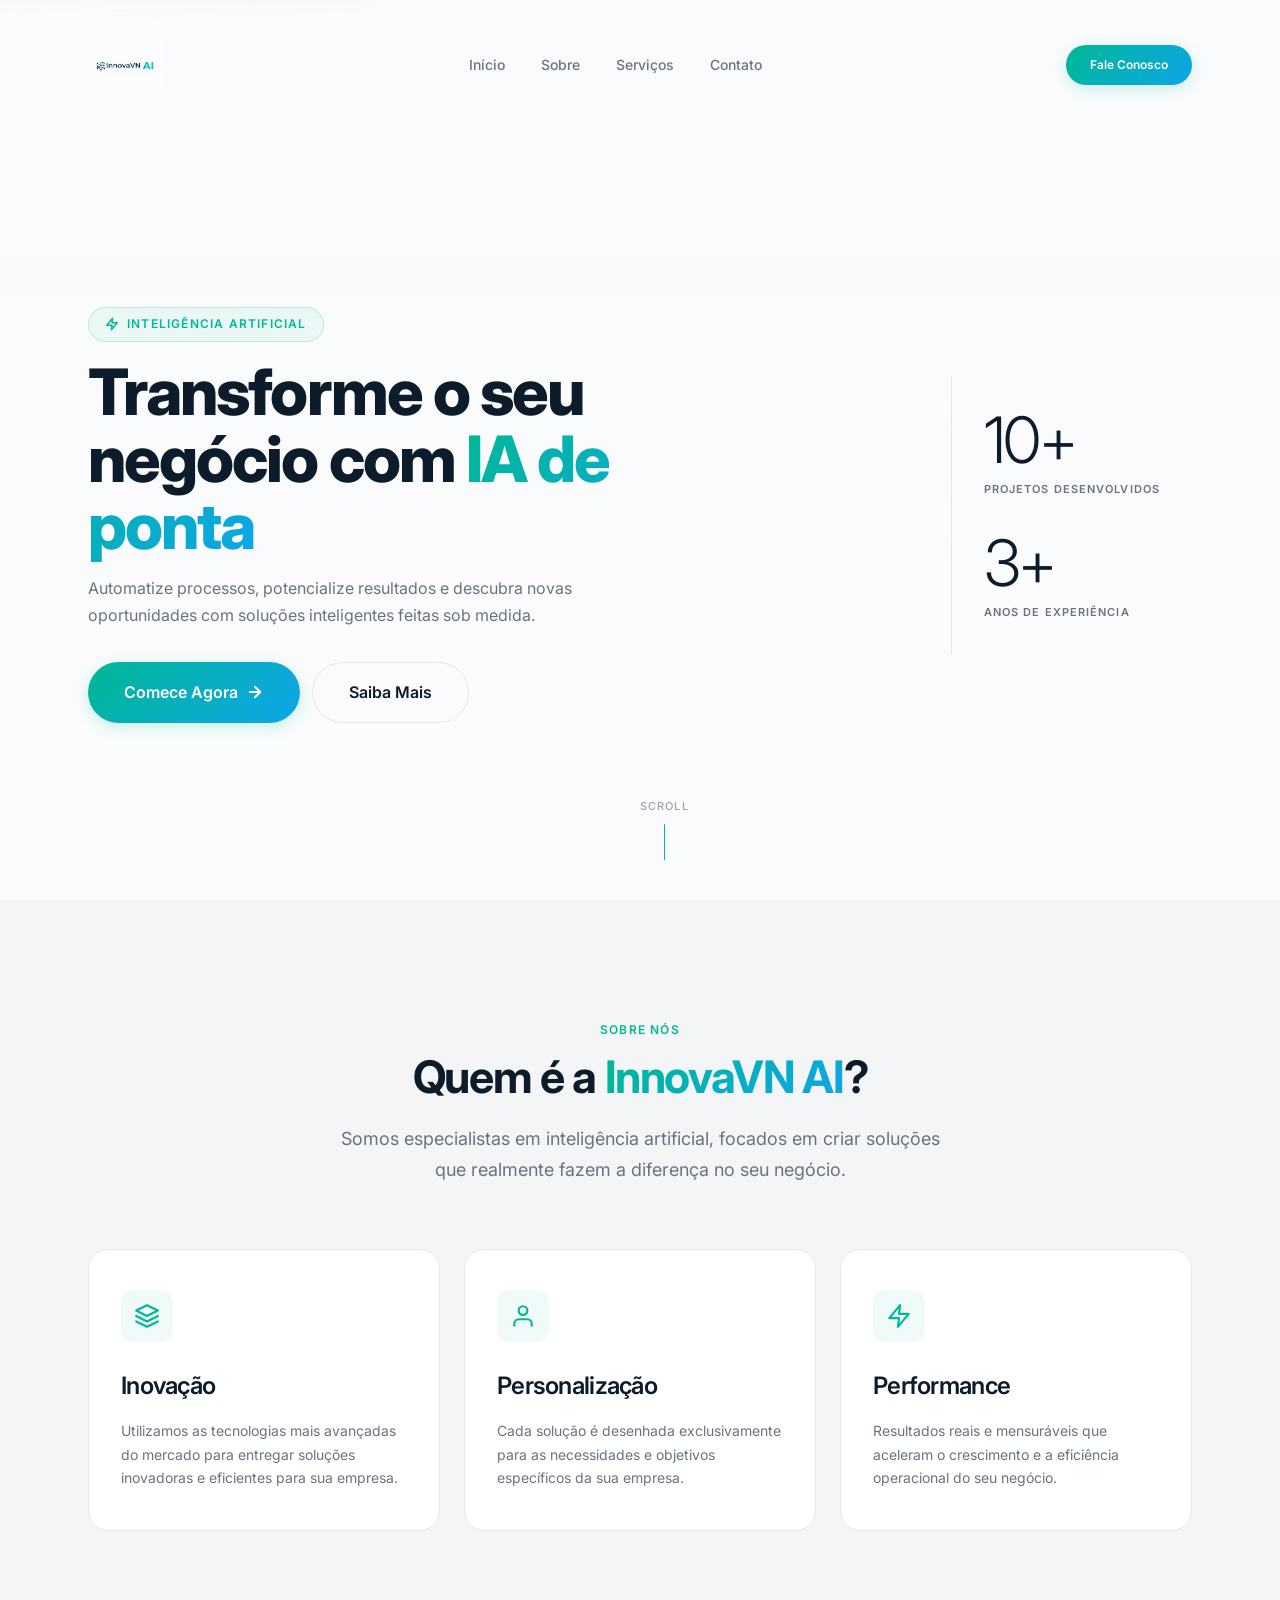
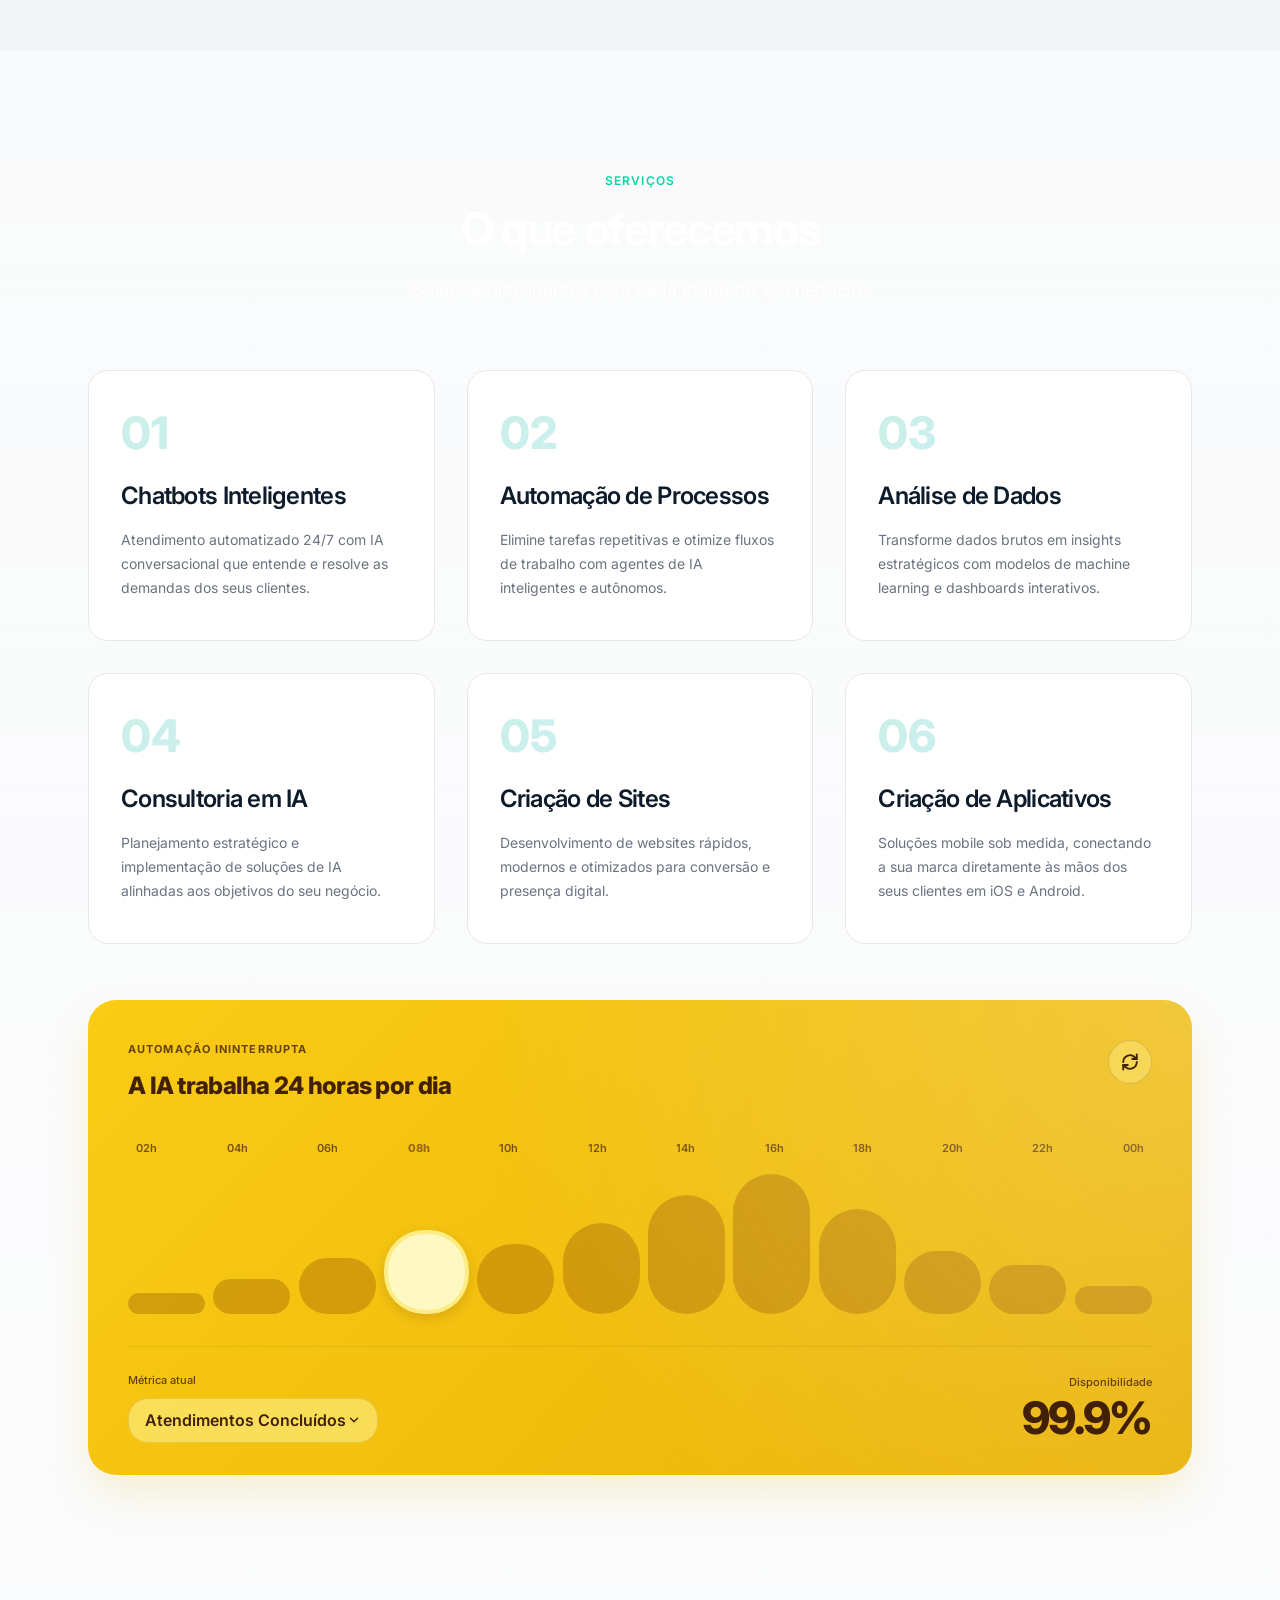
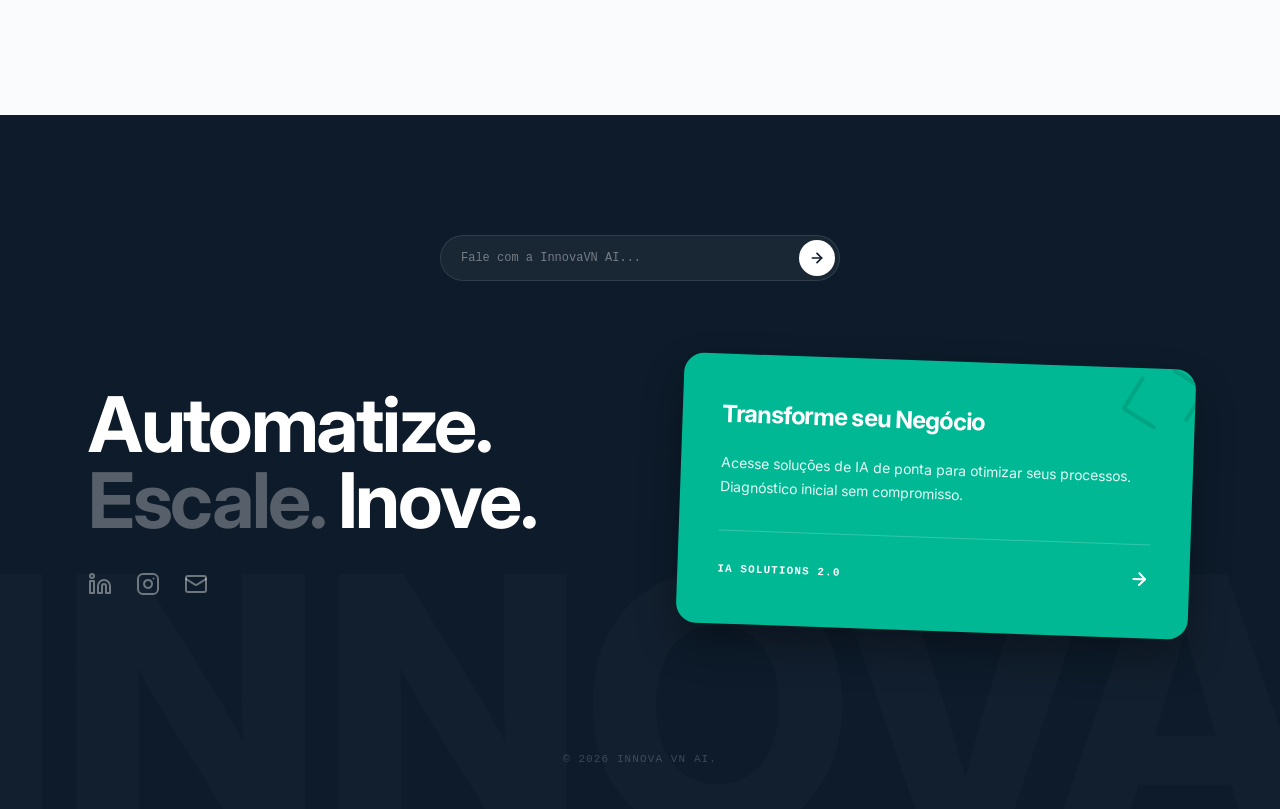
==== index.html @ 4b9c5c06 "first commit" ====
<!DOCTYPE html>
<html lang="pt-BR">
<head>
  <meta charset="UTF-8">
  <meta name="viewport" content="width=device-width, initial-scale=1.0">
  <meta name="description" content="InnovaVN AI — Soluções inteligentes com inteligência artificial para transformar o seu negócio. Automação, chatbots e análise de dados.">
  <meta name="keywords" content="inteligência artificial, automação, IA, InnovaVN, tecnologia, chatbot, machine learning">
  <title>InnovaVN AI — Inteligência Artificial para o seu Negócio</title>
  <link rel="preconnect" href="https://fonts.googleapis.com">
  <link rel="preconnect" href="https://fonts.gstatic.com" crossorigin>
  <link href="https://fonts.googleapis.com/css2?family=Inter:wght@300;400;500;600;700;800&display=swap" rel="stylesheet">
  <link rel="stylesheet" href="style.css">
</head>
<body>

  <!-- ===== NAVBAR ===== -->
  <nav class="navbar" id="navbar">
    <div class="container navbar__inner">
      <a href="#" class="navbar__logo">
        <img src="public/innovavnai-logo.jpeg" alt="InnovaVN AI Logo" class="navbar__logo-img">
      </a>
      <ul class="navbar__links" id="nav-links">
        <li><a href="#hero">Início</a></li>
        <li><a href="#about">Sobre</a></li>
        <li><a href="#services">Serviços</a></li>
        <li><a href="#contact">Contato</a></li>
      </ul>
      <a href="#contact" class="btn btn--primary navbar__cta">Fale Conosco</a>
      <button class="navbar__toggle" id="nav-toggle" aria-label="Abrir menu">
        <span></span>
        <span></span>
        <span></span>
      </button>
    </div>
  </nav>

  <!-- ===== HERO SECTION ===== -->
  <section class="hero" id="hero">
    <!-- Animated Background -->
    <!-- Animated Background -->
    <div class="hero__bg">
      <img src="public/gif-nnovavn.gif" alt="InnovaVN AI — animação de inteligência artificial" class="hero__gif">
      <div class="hero__overlay"></div>
    </div>
    <div class="container hero__inner">
      <div class="hero__content">
        <div class="badge hero__badge animate-on-scroll" style="animation: fadeSlideIn 0.7s var(--ease-out) 0.2s both;" data-delay="0">
          <svg xmlns="http://www.w3.org/2000/svg" width="14" height="14" viewBox="0 0 24 24" fill="none" stroke="currentColor" stroke-width="2.5" stroke-linecap="round" stroke-linejoin="round"><polygon points="13 2 3 14 12 14 11 22 21 10 12 10 13 2"/></svg>
          Inteligência Artificial
        </div>
        <h1 class="hero__title animate-on-scroll" style="animation: fadeSlideIn 0.8s var(--ease-out) 0.3s both;">
          Transforme o seu negócio com <span class="text-gradient">IA de ponta</span>
        </h1>
        <p class="hero__subtitle animate-on-scroll" style="animation: fadeSlideIn 0.8s var(--ease-out) 0.45s both;">
          Automatize processos, potencialize resultados e descubra novas oportunidades com soluções inteligentes feitas sob medida.
        </p>
        <div class="hero__actions animate-on-scroll" style="animation: fadeSlideIn 0.8s var(--ease-out) 0.6s both;">
          <a href="#contact" class="btn btn--primary btn--lg">
            Comece Agora
            <svg xmlns="http://www.w3.org/2000/svg" width="18" height="18" viewBox="0 0 24 24" fill="none" stroke="currentColor" stroke-width="2.5" stroke-linecap="round" stroke-linejoin="round"><path d="M5 12h14"/><path d="m12 5 7 7-7 7"/></svg>
          </a>
          <a href="#about" class="btn btn--outline btn--lg">Saiba Mais</a>
        </div>
      </div>

      <!-- Hero Metrics (Right Side) -->
      <div class="hero__metrics animate-on-scroll" style="animation: fadeSlideIn 0.8s var(--ease-out) 0.8s both;">
        <div class="hero__metric">
          <span class="hero__metric-value">10+</span>
          <span class="hero__metric-label">Projetos Desenvolvidos</span>
        </div>
        <div class="hero__metric">
          <span class="hero__metric-value">3+</span>
          <span class="hero__metric-label">Anos de Experiência</span>
        </div>
      </div>
    </div>
    <div class="hero__scroll animate-on-scroll" style="animation: fadeSlideIn 0.8s var(--ease-out) 0.9s both;">
      <span>Scroll</span>
      <div class="hero__scroll-line"></div>
    </div>
  </section>

  <!-- ===== ABOUT SECTION ===== -->
  <section class="section section--alt about" id="about">
    <div class="container">
      <div class="section__header">
        <span class="section__label animate-on-scroll" style="animation: fadeSlideIn 0.7s var(--ease-out) 0s both;">Sobre nós</span>
        <h2 class="section__title animate-on-scroll" style="animation: fadeSlideIn 0.7s var(--ease-out) 0.1s both;">Quem é a <span class="text-gradient">InnovaVN AI</span>?</h2>
        <p class="section__desc animate-on-scroll" style="animation: fadeSlideIn 0.7s var(--ease-out) 0.2s both;">Somos especialistas em inteligência artificial, focados em criar soluções que realmente fazem a diferença no seu negócio.</p>
      </div>
      <div class="about__grid">
        <div class="about__card animate-on-scroll" style="animation: fadeSlideIn 0.7s var(--ease-out) 0s both;">
          <div class="about__card-icon">
            <svg xmlns="http://www.w3.org/2000/svg" width="26" height="26" viewBox="0 0 24 24" fill="none" stroke="currentColor" stroke-width="2" stroke-linecap="round" stroke-linejoin="round"><path d="M12 2L2 7l10 5 10-5-10-5z"/><path d="M2 17l10 5 10-5"/><path d="M2 12l10 5 10-5"/></svg>
          </div>
          <h3>Inovação</h3>
          <p>Utilizamos as tecnologias mais avançadas do mercado para entregar soluções inovadoras e eficientes para sua empresa.</p>
        </div>
        <div class="about__card animate-on-scroll" style="animation: fadeSlideIn 0.7s var(--ease-out) 0.1s both;">
          <div class="about__card-icon">
            <svg xmlns="http://www.w3.org/2000/svg" width="26" height="26" viewBox="0 0 24 24" fill="none" stroke="currentColor" stroke-width="2" stroke-linecap="round" stroke-linejoin="round"><path d="M20 21v-2a4 4 0 0 0-4-4H8a4 4 0 0 0-4 4v2"/><circle cx="12" cy="7" r="4"/></svg>
          </div>
          <h3>Personalização</h3>
          <p>Cada solução é desenhada exclusivamente para as necessidades e objetivos específicos da sua empresa.</p>
        </div>
        <div class="about__card animate-on-scroll" style="animation: fadeSlideIn 0.7s var(--ease-out) 0.2s both;">
          <div class="about__card-icon">
            <svg xmlns="http://www.w3.org/2000/svg" width="26" height="26" viewBox="0 0 24 24" fill="none" stroke="currentColor" stroke-width="2" stroke-linecap="round" stroke-linejoin="round"><path d="M13 2L3 14h9l-1 8 10-12h-9l1-8z"/></svg>
          </div>
          <h3>Performance</h3>
          <p>Resultados reais e mensuráveis que aceleram o crescimento e a eficiência operacional do seu negócio.</p>
        </div>
      </div>
    </div>
  </section>

  <!-- ===== SERVICES SECTION ===== -->
  <section class="section services section--alt" id="services" style="position: relative; overflow: hidden;">
    <!-- Background Watermark/GIF -->
    <div class="hero__bg">
      <img src="public/gif-nnovavn.gif" alt="InnovaVN AI — animação de inteligência artificial" class="hero__gif">
      <div class="hero__overlay"></div>
    </div>
    <div class="container" style="position: relative; z-index: 1;">
      <div class="section__header">
        <span class="section__label animate-on-scroll" style="animation: fadeSlideIn 0.7s var(--ease-out) 0s both;">Serviços</span>
        <h2 class="section__title animate-on-scroll" style="animation: fadeSlideIn 0.7s var(--ease-out) 0.1s both;">O que oferecemos</h2>
        <p class="section__desc animate-on-scroll" style="animation: fadeSlideIn 0.7s var(--ease-out) 0.2s both;">Soluções inteligentes para cada etapa do seu negócio.</p>
      </div>
      <div class="services__grid">
        <div class="services__card animate-on-scroll" style="animation: fadeSlideIn 0.7s var(--ease-out) 0s both;">
          <div class="services__card-number">01</div>
          <h3>Chatbots Inteligentes</h3>
          <p>Atendimento automatizado 24/7 com IA conversacional que entende e resolve as demandas dos seus clientes.</p>
        </div>
        <div class="services__card animate-on-scroll" style="animation: fadeSlideIn 0.7s var(--ease-out) 0.1s both;">
          <div class="services__card-number">02</div>
          <h3>Automação de Processos</h3>
          <p>Elimine tarefas repetitivas e otimize fluxos de trabalho com agentes de IA inteligentes e autônomos.</p>
        </div>
        <div class="services__card animate-on-scroll" style="animation: fadeSlideIn 0.7s var(--ease-out) 0.15s both;">
          <div class="services__card-number">03</div>
          <h3>Análise de Dados</h3>
          <p>Transforme dados brutos em insights estratégicos com modelos de machine learning e dashboards interativos.</p>
        </div>
        <div class="services__card animate-on-scroll" style="animation: fadeSlideIn 0.7s var(--ease-out) 0.2s both;">
          <div class="services__card-number">04</div>
          <h3>Consultoria em IA</h3>
          <p>Planejamento estratégico e implementação de soluções de IA alinhadas aos objetivos do seu negócio.</p>
        </div>
        <div class="services__card animate-on-scroll" style="animation: fadeSlideIn 0.7s var(--ease-out) 0.25s both;">
          <div class="services__card-number">05</div>
          <h3>Criação de Sites</h3>
          <p>Desenvolvimento de websites rápidos, modernos e otimizados para conversão e presença digital.</p>
        </div>
        <div class="services__card animate-on-scroll" style="animation: fadeSlideIn 0.7s var(--ease-out) 0.3s both;">
          <div class="services__card-number">06</div>
          <h3>Criação de Aplicativos</h3>
          <p>Soluções mobile sob medida, conectando a sua marca diretamente às mãos dos seus clientes em iOS e Android.</p>
        </div>

        <!-- 24/7 AI Dashboard Element -->
        <div class="ai-dashboard animate-on-scroll" style="animation: fadeSlideIn 0.8s var(--ease-out) 0.3s both;">
          <div class="ai-dashboard__header">
            <div>
              <div class="ai-dashboard__label">Automação Ininterrupta</div>
              <div class="ai-dashboard__title">A IA trabalha 24 horas por dia</div>
            </div>
            <div class="ai-dashboard__icon-btn" aria-label="Sincronizar">
              <svg xmlns="http://www.w3.org/2000/svg" width="18" height="18" viewBox="0 0 24 24" fill="none" stroke="currentColor" stroke-width="2.5" stroke-linecap="round" stroke-linejoin="round"><path d="M21 2v6h-6"/><path d="M3 12a9 9 0 0 1 15-6.7L21 8"/><path d="M3 22v-6h6"/><path d="M21 12a9 9 0 0 1-15 6.7L3 16"/></svg>
            </div>
          </div>

          <div class="ai-dashboard__chart">
            <div class="ai-dashboard__chart-labels">
               <span>02h</span><span>04h</span><span>06h</span><span style="font-weight: 800; color: #713F12;">08h</span><span>10h</span><span>12h</span><span>14h</span><span>16h</span><span>18h</span><span>20h</span><span>22h</span><span>00h</span>
            </div>
            <div class="ai-dashboard__chart-bars">
              <div class="ai-dashboard__bar"></div>
              <div class="ai-dashboard__bar"></div>
              <div class="ai-dashboard__bar"></div>
              <div class="ai-dashboard__bar ai-dashboard__bar--active"></div>
              <div class="ai-dashboard__bar"></div>
              <div class="ai-dashboard__bar"></div>
              <div class="ai-dashboard__bar"></div>
              <div class="ai-dashboard__bar"></div>
              <div class="ai-dashboard__bar"></div>
              <div class="ai-dashboard__bar"></div>
              <div class="ai-dashboard__bar"></div>
              <div class="ai-dashboard__bar"></div>
            </div>
          </div>

          <div class="ai-dashboard__footer">
            <div class="ai-dashboard__footer-left">
              <div class="ai-dashboard__footer-label">Métrica atual</div>
              <div class="ai-dashboard__select">
                <span>Atendimentos Concluídos</span>
                <svg xmlns="http://www.w3.org/2000/svg" width="14" height="14" viewBox="0 0 24 24" fill="none" stroke="currentColor" stroke-width="2.5" stroke-linecap="round" stroke-linejoin="round"><polyline points="6 9 12 15 18 9"/></svg>
              </div>
            </div>
            <div class="ai-dashboard__footer-right">
              <div class="ai-dashboard__metric-label">Disponibilidade</div>
              <div class="ai-dashboard__metric-val">99.9%</div>
            </div>
          </div>
        </div>
        <!-- End of 24/7 AI Dashboard -->

      </div>
    </div>
  </section>

  <!-- ===== DARK FOOTER SECTION (Ref: design-system) ===== -->
  <section class="footer-dark" id="contact">
    
    <!-- Background Watermark -->
    <div class="footer-dark__watermark">INNOVA</div>

    <div class="container footer-dark__inner">
      <!-- Top Center: Waitlist Input -->
      <div class="footer-dark__waitlist">
        <input type="email" placeholder="Fale com a InnovaVN AI..." class="footer-dark__input">
        <button class="footer-dark__submit" aria-label="Enviar">
          <svg xmlns="http://www.w3.org/2000/svg" width="16" height="16" viewBox="0 0 24 24" fill="none" stroke="currentColor" stroke-width="2.5" stroke-linecap="round" stroke-linejoin="round"><path d="M5 12h14"/><path d="m12 5 7 7-7 7"/></svg>
        </button>
      </div>

      <!-- Main Footer Content Grid -->
      <div class="footer-dark__grid">
        <!-- Left: Big Text & Socials -->
        <div class="footer-dark__left">
          <h2 class="footer-dark__title">
            Automatize. <span>Escale.</span> Inove.
          </h2>
          <div class="footer-dark__socials">
            <a href="#" aria-label="LinkedIn">
              <svg xmlns="http://www.w3.org/2000/svg" width="24" height="24" viewBox="0 0 24 24" fill="none" stroke="currentColor" stroke-width="2" stroke-linecap="round" stroke-linejoin="round"><path d="M16 8a6 6 0 0 1 6 6v7h-4v-7a2 2 0 0 0-2-2 2 2 0 0 0-2 2v7h-4v-7a6 6 0 0 1 6-6z"/><rect width="4" height="12" x="2" y="9"/><circle cx="4" cy="4" r="2"/></svg>
            </a>
            <a href="#" aria-label="Instagram">
              <svg xmlns="http://www.w3.org/2000/svg" width="24" height="24" viewBox="0 0 24 24" fill="none" stroke="currentColor" stroke-width="2" stroke-linecap="round" stroke-linejoin="round"><rect width="20" height="20" x="2" y="2" rx="5" ry="5"/><path d="M16 11.37A4 4 0 1 1 12.63 8 4 4 0 0 1 16 11.37z"/><line x1="17.5" x2="17.51" y1="6.5" y2="6.5"/></svg>
            </a>
            <a href="#" aria-label="Email">
              <svg xmlns="http://www.w3.org/2000/svg" width="24" height="24" viewBox="0 0 24 24" fill="none" stroke="currentColor" stroke-width="2" stroke-linecap="round" stroke-linejoin="round"><rect width="20" height="16" x="2" y="4" rx="2"/><path d="m22 7-8.97 5.7a1.94 1.94 0 0 1-2.06 0L2 7"/></svg>
            </a>
          </div>
        </div>

        <!-- Right: Prominent CTA Card -->
        <div class="footer-dark__card">
          <div class="footer-dark__card-bg-icon">
             <svg xmlns="http://www.w3.org/2000/svg" width="100" height="100" viewBox="0 0 24 24" fill="none" stroke="currentColor" stroke-width="1" stroke-linecap="round" stroke-linejoin="round"><polyline points="16 18 22 12 16 6"/><polyline points="8 6 2 12 8 18"/></svg>
          </div>
          <h3 class="footer-dark__card-title">Transforme seu Negócio</h3>
          <p class="footer-dark__card-desc">
            Acesse soluções de IA de ponta para otimizar seus processos. Diagnóstico inicial sem compromisso.
          </p>
          <div class="footer-dark__card-bottom">
            <span class="footer-dark__card-version">IA SOLUTIONS 2.0</span>
            <a href="https://wa.me/" class="footer-dark__card-link" target="_blank" aria-label="Falar pelo WhatsApp">
              <svg xmlns="http://www.w3.org/2000/svg" width="20" height="20" viewBox="0 0 24 24" fill="none" stroke="currentColor" stroke-width="2.5" stroke-linecap="round" stroke-linejoin="round"><path d="M5 12h14"/><path d="m12 5 7 7-7 7"/></svg>
            </a>
          </div>
        </div>
      </div>

      <div class="footer-dark__copyright">
        &copy; 2026 INNOVA VN AI.
      </div>
    </div>
  </section>

  <script src="script.js"></script>
</body>
</html>
---- style.css ----
/* =============================================================
   INNOVAVN AI — DESIGN SYSTEM
   Light Mode · Clean · Minimalist · Technology
   ============================================================= */

/* ============================
   1. DESIGN TOKENS
   ============================ */
:root {
  /* ── Colors: Brand ── */
  --color-primary: #00B894;
  --color-primary-light: #00D9A7;
  --color-primary-dark: #009B7D;
  --color-primary-bg: rgba(0, 184, 148, 0.06);
  --color-primary-border: rgba(0, 184, 148, 0.2);

  --color-secondary: #0D1B2A;
  --color-secondary-light: #1B2D45;

  --color-accent: #0EA5E9;

  /* ── Colors: Surfaces ── */
  --color-bg: #FAFBFC;
  --color-bg-alt: #F3F5F7;
  --color-surface: #FFFFFF;

  /* ── Colors: Text ── */
  --color-text: #1A1A2E;
  --color-text-muted: #6B7280;
  --color-text-subtle: #9CA3AF;

  /* ── Colors: Borders ── */
  --color-border: #E5E7EB;
  --color-border-light: #F0F0F0;

  /* ── Gradients ── */
  --gradient-primary: linear-gradient(135deg, var(--color-primary), var(--color-accent));
  --gradient-hero-overlay: linear-gradient(
    180deg,
    rgba(250, 251, 252, 0.5) 0%,
    rgba(250, 251, 252, 0.35) 30%,
    rgba(250, 251, 252, 0.55) 60%,
    rgba(250, 251, 252, 0.95) 100%
  );
  --gradient-cta: linear-gradient(135deg, #0D1B2A 0%, #1B2D45 100%);

  /* ── Typography ── */
  --font-primary: 'Inter', -apple-system, BlinkMacSystemFont, 'Segoe UI', sans-serif;
  --font-mono: 'SF Mono', 'Fira Code', 'Cascadia Code', monospace;

  --fs-display: clamp(2.5rem, 5vw, 4.5rem);
  --fs-h2: clamp(1.75rem, 3.5vw, 3rem);
  --fs-h3: 1.5rem;
  --fs-h4: 1.125rem;
  --fs-body: 1rem;
  --fs-body-sm: 0.875rem;
  --fs-label: 0.75rem;
  --fs-xs: 0.6875rem;

  --lh-tight: 1.05;
  --lh-snug: 1.15;
  --lh-normal: 1.4;
  --lh-relaxed: 1.7;

  --tracking-tight: -0.03em;
  --tracking-normal: 0;
  --tracking-wide: 0.06em;
  --tracking-widest: 0.1em;

  /* ── Spacing ── */
  --space-1: 4px;
  --space-2: 8px;
  --space-3: 12px;
  --space-4: 16px;
  --space-5: 20px;
  --space-6: 24px;
  --space-8: 32px;
  --space-10: 40px;
  --space-12: 48px;
  --space-16: 64px;
  --space-20: 80px;
  --space-24: 96px;
  --space-30: 120px;

  /* ── Layout ── */
  --max-width: 1200px;
  --container-px: 24px;
  --navbar-height: 130px;

  /* ── Radii ── */
  --radius-sm: 8px;
  --radius-md: 12px;
  --radius-lg: 20px;
  --radius-xl: 28px;
  --radius-pill: 9999px;

  /* ── Shadows (Light Mode) ── */
  --shadow-xs: 0 1px 2px rgba(0, 0, 0, 0.04);
  --shadow-sm: 0 1px 3px rgba(0, 0, 0, 0.06), 0 1px 2px rgba(0, 0, 0, 0.04);
  --shadow-md: 0 4px 16px rgba(0, 0, 0, 0.06), 0 2px 4px rgba(0, 0, 0, 0.04);
  --shadow-lg: 0 10px 40px rgba(0, 0, 0, 0.08), 0 4px 12px rgba(0, 0, 0, 0.04);
  --shadow-xl: 0 20px 60px rgba(0, 0, 0, 0.1);
  --shadow-glow: 0 0 30px rgba(0, 184, 148, 0.12);
  --shadow-glow-strong: 0 0 50px rgba(0, 184, 148, 0.2);

  /* ── Transitions ── */
  --ease-out: cubic-bezier(0.16, 1, 0.3, 1);
  --ease-smooth: cubic-bezier(0.4, 0, 0.2, 1);
  --duration-fast: 0.2s;
  --duration-base: 0.3s;
  --duration-slow: 0.5s;
  --duration-entrance: 0.7s;
}


/* ============================
   2. RESET & BASE
   ============================ */
*, *::before, *::after {
  box-sizing: border-box;
  margin: 0;
  padding: 0;
}

html {
  scroll-behavior: smooth;
  scroll-padding-top: var(--navbar-height);
}

body {
  font-family: var(--font-primary);
  font-size: var(--fs-body);
  line-height: var(--lh-relaxed);
  color: var(--color-text);
  background-color: var(--color-bg);
  -webkit-font-smoothing: antialiased;
  -moz-osx-font-smoothing: grayscale;
  overflow-x: hidden;
}

::selection {
  background: var(--color-primary);
  color: white;
}

a {
  text-decoration: none;
  color: inherit;
  transition: color var(--duration-fast) var(--ease-smooth);
}

ul { list-style: none; }

img {
  max-width: 100%;
  display: block;
}

h1, h2, h3, h4 {
  color: var(--color-secondary);
  font-weight: 700;
  letter-spacing: var(--tracking-tight);
}


/* ============================
   3. LAYOUT UTILITIES
   ============================ */
.container {
  width: 100%;
  max-width: var(--max-width);
  margin: 0 auto;
  padding: 0 var(--container-px);
}

@media (min-width: 1024px) {
  .container {
    padding: 0 48px;
  }
}


/* ============================
   4. TYPOGRAPHY
   ============================ */
.text-gradient {
  background: var(--gradient-primary);
  -webkit-background-clip: text;
  -webkit-text-fill-color: transparent;
  background-clip: text;
}


/* ============================
   5. BUTTONS
   ============================ */
.btn {
  display: inline-flex;
  align-items: center;
  justify-content: center;
  gap: var(--space-2);
  font-family: var(--font-primary);
  font-weight: 600;
  font-size: var(--fs-body-sm);
  padding: 12px 28px;
  border-radius: var(--radius-pill);
  border: none;
  cursor: pointer;
  transition:
    transform var(--duration-base) var(--ease-out),
    box-shadow var(--duration-base) var(--ease-out),
    background var(--duration-fast) var(--ease-smooth),
    border-color var(--duration-fast) var(--ease-smooth);
  text-decoration: none;
  position: relative;
  overflow: hidden;
}

.btn--primary {
  background: var(--gradient-primary);
  color: #FFFFFF;
  box-shadow: 0 4px 16px rgba(0, 184, 148, 0.2);
}

.btn--primary:hover {
  transform: translateY(-2px);
  box-shadow: 0 8px 30px rgba(0, 184, 148, 0.3);
}

.btn--primary:active {
  transform: translateY(0);
}

.btn--outline {
  background: transparent;
  color: var(--color-secondary);
  border: 1.5px solid var(--color-border);
}

.btn--outline:hover {
  border-color: var(--color-primary);
  color: var(--color-primary);
  transform: translateY(-2px);
  box-shadow: var(--shadow-sm);
}

.btn--ghost {
  background: transparent;
  color: var(--color-primary);
  padding: 8px 16px;
}

.btn--ghost:hover {
  background: var(--color-primary-bg);
}

.btn--lg {
  padding: 16px 36px;
  font-size: var(--fs-body);
}

.btn--sm {
  padding: 8px 20px;
  font-size: var(--fs-label);
}

/* Button arrow icon */
.btn svg,
.btn .btn-icon {
  width: 18px;
  height: 18px;
  transition: transform var(--duration-fast) var(--ease-out);
}

.btn:hover svg,
.btn:hover .btn-icon {
  transform: translateX(3px);
}


/* ============================
   6. BADGES
   ============================ */
.badge {
  display: inline-flex;
  align-items: center;
  gap: var(--space-2);
  font-size: var(--fs-label);
  font-weight: 600;
  color: var(--color-primary);
  background: var(--color-primary-bg);
  border: 1px solid var(--color-primary-border);
  border-radius: var(--radius-pill);
  padding: 6px 16px;
  letter-spacing: var(--tracking-widest);
  text-transform: uppercase;
}


/* ============================
   7. NAVBAR
   ============================ */
.navbar {
  position: fixed;
  top: 0;
  left: 0;
  width: 100%;
  height: var(--navbar-height);
  z-index: 1000;
  transition: all var(--duration-base) var(--ease-smooth);
  background: rgba(250, 251, 252, 0.75);
  backdrop-filter: blur(20px) saturate(180%);
  -webkit-backdrop-filter: blur(20px) saturate(180%);
}

.navbar.scrolled {
  background: rgba(255, 255, 255, 0.9);
  box-shadow: var(--shadow-sm);
  border-bottom: 1px solid var(--color-border-light);
}

.navbar__inner {
  display: flex;
  align-items: center;
  justify-content: space-between;
  height: 100%;
}

.navbar__logo {
  display: flex;
  align-items: center;
}

.navbar__logo-img {
  height: 100px;
  width: auto;
  border-radius: var(--radius-xl); /* Increased border radius for rounded edges */
  mix-blend-mode: multiply;
}

.navbar__links {
  display: flex;
  gap: 36px;
}

.navbar__links a {
  font-size: var(--fs-body-sm);
  font-weight: 500;
  color: var(--color-text-muted);
  position: relative;
  padding: 4px 0;
}

.navbar__links a::after {
  content: '';
  position: absolute;
  bottom: -2px;
  left: 0;
  width: 0;
  height: 2px;
  background: var(--gradient-primary);
  border-radius: 2px;
  transition: width var(--duration-base) var(--ease-out);
}

.navbar__links a:hover {
  color: var(--color-secondary);
}

.navbar__links a:hover::after {
  width: 100%;
}

.navbar__cta {
  font-size: var(--fs-label);
  padding: 10px 24px;
}

.navbar__toggle {
  display: none;
  flex-direction: column;
  gap: 5px;
  background: none;
  border: none;
  cursor: pointer;
  padding: 4px;
  z-index: 1001;
}

.navbar__toggle span {
  width: 22px;
  height: 2px;
  background: var(--color-secondary);
  border-radius: 2px;
  transition: all var(--duration-fast) var(--ease-smooth);
}

.navbar__toggle.active span:nth-child(1) {
  transform: rotate(45deg) translate(5px, 5px);
}

.navbar__toggle.active span:nth-child(2) {
  opacity: 0;
}

.navbar__toggle.active span:nth-child(3) {
  transform: rotate(-45deg) translate(5px, -5px);
}


/* ============================
   8. HERO SECTION
   ============================ */
.hero {
  position: relative;
  min-height: 100vh;
  display: flex;
  align-items: center;
  justify-content: flex-start;
  overflow: hidden;
}

.hero__bg {
  position: absolute;
  inset: 0;
  z-index: 0;
  background-color: var(--color-bg);
  overflow: hidden;
}

.hero__gif {
  width: 100%;
  height: 100%;
  object-fit: cover;
  object-position: center;
  /* Técnicas para suavizar o GIF e dar aspecto de vídeo de alta qualidade */
  transform: scale(1.05) translateZ(0);
  will-change: transform;
  filter: blur(8px) contrast(1.1) saturate(1.2);
  opacity: 0.8;
}

.hero__bg-grid {
  position: absolute;
  inset: 0;
  background-image:
    linear-gradient(to right, rgba(0, 0, 0, 0.03) 1px, transparent 1px),
    linear-gradient(to bottom, rgba(0, 0, 0, 0.03) 1px, transparent 1px);
  background-size: 40px 40px;
  mask-image: radial-gradient(ellipse at center, black 40%, transparent 80%);
  -webkit-mask-image: radial-gradient(ellipse at center, black 40%, transparent 80%);
}

.hero__glow {
  position: absolute;
  border-radius: 50%;
  filter: blur(80px);
  opacity: 0.15;
  animation: float 20s infinite ease-in-out;
}

.hero__glow--1 {
  width: 600px;
  height: 600px;
  background: var(--color-primary);
  top: -200px;
  left: -200px;
}

.hero__glow--2 {
  width: 500px;
  height: 500px;
  background: var(--color-accent);
  bottom: -100px;
  right: -100px;
  animation-delay: -5s;
  animation-duration: 25s;
}

.hero__glow--3 {
  width: 400px;
  height: 400px;
  background: var(--color-primary-light);
  top: 40%;
  left: 30%;
  animation-delay: -10s;
  animation-duration: 18s;
  opacity: 0.1;
}

@keyframes float {
  0%, 100% {
    transform: translate(0, 0) scale(1);
  }
  25% {
    transform: translate(5%, 10%) scale(1.05);
  }
  50% {
    transform: translate(10%, -5%) scale(0.95);
  }
  75% {
    transform: translate(-5%, 5%) scale(1.02);
  }
}

.hero__overlay {
  position: absolute;
  inset: 0;
  background: linear-gradient(180deg, rgba(250,251,252,0.1) 0%, rgba(250,251,252,1) 100%);
}

.hero__inner {
  display: flex;
  align-items: center;
  justify-content: space-between;
  width: 100%;
  gap: var(--space-12);
}

.hero__content {
  position: relative;
  z-index: 1;
  text-align: left;
  max-width: 680px;
  padding-top: var(--navbar-height);
  margin-left: 0;
}

.hero__metrics {
  display: flex;
  flex-direction: column;
  gap: var(--space-8);
  padding: var(--space-8);
  border-left: 1px solid var(--color-border);
  position: relative;
  z-index: 1;
  margin-top: var(--navbar-height);
}

.hero__metric {
  display: flex;
  flex-direction: column;
}

.hero__metric-value {
  font-size: 4rem;
  font-weight: 300;
  color: var(--color-secondary);
  line-height: 1;
  letter-spacing: -0.04em;
  margin-bottom: var(--space-2);
  transition: color var(--duration-base) var(--ease-out);
}

.hero__metric:hover .hero__metric-value {
  color: var(--color-primary);
}

.hero__metric-label {
  font-size: var(--fs-xs);
  font-weight: 600;
  color: var(--color-text-muted);
  text-transform: uppercase;
  letter-spacing: var(--tracking-widest);
  transition: color var(--duration-base) var(--ease-out);
}

.hero__metric:hover .hero__metric-label {
  color: var(--color-secondary);
}

.hero__badge {
  margin-bottom: var(--space-4);
}

.hero__title {
  font-size: var(--fs-display);
  font-weight: 800;
  line-height: var(--lh-tight);
  letter-spacing: var(--tracking-tight);
  margin-bottom: var(--space-4);
  color: var(--color-secondary);
}

.hero__subtitle {
  font-size: var(--fs-body);
  color: var(--color-text-muted);
  line-height: var(--lh-relaxed);
  max-width: 520px;
  margin: 0 0 var(--space-8);
  font-weight: 400;
}

.hero__actions {
  display: flex;
  gap: var(--space-3);
  justify-content: flex-start;
  flex-wrap: wrap;
}

.hero__scroll {
  position: absolute;
  bottom: 40px;
  left: 50%;
  transform: translateX(-50%);
  z-index: 1;
  display: flex;
  flex-direction: column;
  align-items: center;
  gap: var(--space-2);
  color: var(--color-text-subtle);
  font-size: var(--fs-xs);
  font-weight: 500;
  letter-spacing: var(--tracking-widest);
  text-transform: uppercase;
}

.hero__scroll-line {
  width: 1px;
  height: 36px;
  background: var(--gradient-primary);
  border-radius: 1px;
  animation: scrollPulse 2s ease-in-out infinite;
}

@keyframes scrollPulse {
  0%, 100% { opacity: 0.3; transform: scaleY(0.5); }
  50% { opacity: 1; transform: scaleY(1); }
}


/* ============================
   9. SECTIONS (Generic)
   ============================ */
.section {
  padding: var(--space-30) 0;
  position: relative;
}

.section--alt {
  background-color: var(--color-bg-alt);
}

.section__header {
  text-align: center;
  max-width: 620px;
  margin: 0 auto var(--space-16);
}

.section__label {
  font-size: var(--fs-label);
  font-weight: 600;
  color: var(--color-primary);
  text-transform: uppercase;
  letter-spacing: var(--tracking-widest);
  margin-bottom: var(--space-3);
  display: block;
}

.section__title {
  font-size: var(--fs-h2);
  font-weight: 700;
  letter-spacing: var(--tracking-tight);
  line-height: var(--lh-snug);
  margin-bottom: var(--space-5);
}

.section__desc {
  font-size: var(--fs-h4);
  color: var(--color-text-muted);
  line-height: var(--lh-relaxed);
  font-weight: 400;
}


/* ============================
   10. ABOUT SECTION (Cards)
   ============================ */
.about__grid {
  display: grid;
  grid-template-columns: repeat(3, 1fr);
  gap: var(--space-6);
}

.about__card {
  background: var(--color-surface);
  border: 1px solid var(--color-border);
  border-radius: var(--radius-lg);
  padding: var(--space-10) var(--space-8);
  transition: all var(--duration-base) var(--ease-out);
}

.about__card:hover {
  transform: translateY(-6px);
  box-shadow: var(--shadow-lg);
  border-color: var(--color-primary-border);
}

.about__card-icon {
  width: 52px;
  height: 52px;
  display: flex;
  align-items: center;
  justify-content: center;
  background: var(--color-primary-bg);
  border-radius: var(--radius-md);
  color: var(--color-primary);
  margin-bottom: var(--space-6);
  transition: background var(--duration-base) var(--ease-smooth);
}

.about__card:hover .about__card-icon {
  background: rgba(0, 184, 148, 0.12);
}

.about__card h3 {
  font-size: var(--fs-h3);
  font-weight: 600;
  margin-bottom: var(--space-3);
}

.about__card p {
  color: var(--color-text-muted);
  font-size: var(--fs-body-sm);
  line-height: var(--lh-relaxed);
}


/* ============================
   11. SERVICES SECTION
   ============================ */
.services {
  padding: var(--space-30) 0;
}

.services .section__label {
  color: var(--color-primary-light);
}

.services .section__title,
.services .section__desc {
  color: #FFFFFF;
}

.services__grid {
  display: grid;
  grid-template-columns: repeat(auto-fit, minmax(280px, 1fr));
  gap: var(--space-8);
}

.services__card {
  background: var(--color-surface);
  border: 1px solid var(--color-border);
  border-radius: var(--radius-lg);
  padding: var(--space-10) var(--space-8);
  transition: all var(--duration-base) var(--ease-out);
  position: relative;
  overflow: hidden;
}

.services__card::before {
  content: '';
  position: absolute;
  top: 0;
  left: 0;
  right: 0;
  height: 3px;
  background: var(--gradient-primary);
  opacity: 0;
  transition: opacity var(--duration-base) var(--ease-smooth);
}

.services__card:hover {
  transform: translateY(-6px);
  box-shadow: var(--shadow-lg);
  border-color: var(--color-primary-border);
}

.services__card:hover::before {
  opacity: 1;
}

.services__card-number {
  font-size: var(--fs-h2);
  font-weight: 800;
  background: var(--gradient-primary);
  -webkit-background-clip: text;
  -webkit-text-fill-color: transparent;
  background-clip: text;
  opacity: 0.2;
  line-height: 1;
  margin-bottom: var(--space-5);
}

.services__card:hover .services__card-number {
  opacity: 0.4;
}

.services__card h3 {
  font-size: var(--fs-h3);
  font-weight: 600;
  margin-bottom: var(--space-3);
}

.services__card h3 {
  font-size: var(--fs-h3);
  font-weight: 600;
  margin-bottom: var(--space-3);
}

.services__card p {
  color: var(--color-text-muted);
  font-size: var(--fs-body-sm);
  line-height: var(--lh-relaxed);
}

/* ============================
   11.a. 24/7 AI DASHBOARD
   ============================ */
.ai-dashboard {
  grid-column: 1 / -1; /* Make it span all columns */
  background: linear-gradient(135deg, #FACC15, #EAB308); /* Yellow gradient based on reference */
  border-radius: var(--radius-xl);
  padding: var(--space-10) var(--space-10) var(--space-8);
  display: flex;
  flex-direction: column;
  box-shadow: 0 20px 40px rgba(234, 179, 8, 0.15);
  position: relative;
  overflow: hidden;
  margin-top: var(--space-6);
  color: #422006; /* Dark brown text for contrast */
}

.ai-dashboard::after {
  content: '';
  position: absolute;
  top: 0;
  right: 0;
  bottom: 0;
  left: 0;
  background: radial-gradient(circle at top right, rgba(255,255,255,0.2), transparent 60%);
  pointer-events: none;
}

.ai-dashboard__header {
  display: flex;
  align-items: flex-start;
  justify-content: space-between;
  margin-bottom: var(--space-8);
  position: relative;
  z-index: 1;
}

.ai-dashboard__label {
  font-size: var(--fs-xs);
  font-weight: 700;
  text-transform: uppercase;
  letter-spacing: var(--tracking-widest);
  opacity: 0.8;
  margin-bottom: var(--space-2);
}

.ai-dashboard__title {
  font-size: var(--fs-h3);
  font-weight: 800;
  letter-spacing: var(--tracking-tight);
}

.ai-dashboard__icon-btn {
  width: 44px;
  height: 44px;
  border-radius: 50%;
  border: 1px solid rgba(113, 63, 18, 0.2);
  background: rgba(254, 240, 138, 0.4);
  display: flex;
  align-items: center;
  justify-content: center;
  cursor: pointer;
  transition: all var(--duration-fast) var(--ease-out);
}

.ai-dashboard__icon-btn:hover {
  background: rgba(254, 240, 138, 0.7);
  transform: rotate(15deg);
}

/* Chart Area */
.ai-dashboard__chart-labels {
  display: flex;
  justify-content: space-between;
  font-size: 11px;
  font-weight: 600;
  opacity: 0.7;
  margin-bottom: var(--space-4);
  padding: 0 var(--space-2);
}

.ai-dashboard__chart-bars {
  display: flex;
  align-items: flex-end;
  justify-content: space-between;
  height: 140px;
  gap: 8px;
  margin-bottom: var(--space-8);
}

.ai-dashboard__bar {
  flex: 1;
  background: rgba(161, 98, 7, 0.4);
  border-radius: 40px;
  min-height: 10px;
  transition: transform var(--duration-base) var(--ease-out), filter var(--duration-base) var(--ease-out);
}

.ai-dashboard__bar:hover {
  transform: translateY(-4px);
  filter: brightness(1.2);
}

.ai-dashboard__bar--active {
  background: #FEF9C3; /* Very light yellow / almost white */
  box-shadow: 0 4px 12px rgba(113, 63, 18, 0.2);
  border: 4px solid rgba(253, 224, 71, 0.5); /* Glowing border effect */
}

/* Footer Section */
.ai-dashboard__footer {
  display: flex;
  align-items: center;
  justify-content: space-between;
  border-top: 1px solid rgba(113, 63, 18, 0.1);
  padding-top: var(--space-6);
  position: relative;
  z-index: 1;
}

.ai-dashboard__footer-left {
  flex: 1;
  max-width: 250px;
}

.ai-dashboard__footer-label {
  font-size: 11px;
  font-weight: 500;
  opacity: 0.8;
  margin-bottom: var(--space-2);
}

.ai-dashboard__select {
  display: flex;
  align-items: center;
  justify-content: space-between;
  background: rgba(254, 240, 138, 0.6);
  border: 1px solid rgba(202, 138, 4, 0.3);
  border-radius: 20px;
  padding: 8px 16px;
  font-size: var(--fs-sm);
  font-weight: 600;
  cursor: pointer;
}

.ai-dashboard__footer-right {
  text-align: right;
}

.ai-dashboard__metric-val {
  font-size: var(--fs-h2);
  font-weight: 800;
  letter-spacing: var(--tracking-tight);
  line-height: 1;
}

.ai-dashboard__metric-label {
  font-size: 11px;
  font-weight: 500;
  opacity: 0.8;
  margin-bottom: var(--space-1);
}

/* Base Animations for Bars */
@keyframes barGrow {
  from { transform: scaleY(0); transform-origin: bottom; }
  to { transform: scaleY(1); transform-origin: bottom; }
}
.ai-dashboard__bar {
  animation: barGrow 1s cubic-bezier(0.34, 1.56, 0.64, 1) both;
}
.ai-dashboard__bar:nth-child(1) { animation-delay: 0.1s; height: 15%; }
.ai-dashboard__bar:nth-child(2) { animation-delay: 0.15s; height: 25%; }
.ai-dashboard__bar:nth-child(3) { animation-delay: 0.2s; height: 40%; }
.ai-dashboard__bar:nth-child(4) { animation-delay: 0.25s; height: 60%; } /* Active */
.ai-dashboard__bar:nth-child(5) { animation-delay: 0.3s; height: 50%; }
.ai-dashboard__bar:nth-child(6) { animation-delay: 0.35s; height: 65%; }
.ai-dashboard__bar:nth-child(7) { animation-delay: 0.4s; height: 85%; }
.ai-dashboard__bar:nth-child(8) { animation-delay: 0.45s; height: 100%; }
.ai-dashboard__bar:nth-child(9) { animation-delay: 0.5s; height: 75%; }
.ai-dashboard__bar:nth-child(10) { animation-delay: 0.55s; height: 45%; }
.ai-dashboard__bar:nth-child(11) { animation-delay: 0.6s; height: 35%; }
.ai-dashboard__bar:nth-child(12) { animation-delay: 0.65s; height: 20%; }


/* ============================
   12. DARK FOOTER (Ref: design-system)
   ============================ */
.footer-dark {
  background: var(--color-bg);
  color: var(--color-surface);
  position: relative;
  overflow: hidden;
  padding: var(--space-30) 0 var(--space-10);
  margin-top: var(--space-30);
  background: var(--color-secondary); /* Dark background */
}

/* Background Watermark */
.footer-dark__watermark {
  position: absolute;
  bottom: -40px;
  left: 50%;
  transform: translateX(-50%);
  font-size: 28vw;
  font-weight: 800;
  line-height: 0.8;
  color: rgba(255, 255, 255, 0.02);
  white-space: nowrap;
  pointer-events: none;
  z-index: 0;
  user-select: none;
}

.footer-dark__inner {
  position: relative;
  z-index: 1;
}

/* Top Waitlist Input */
.footer-dark__waitlist {
  display: flex;
  align-items: center;
  max-width: 400px;
  margin: 0 auto var(--space-20);
  background: rgba(255, 255, 255, 0.05);
  border: 1px solid rgba(255, 255, 255, 0.1);
  border-radius: var(--radius-pill);
  padding: 4px 4px 4px 20px;
  transition: border-color var(--duration-base) var(--ease-out);
}

.footer-dark__waitlist:focus-within {
  border-color: rgba(255, 255, 255, 0.3);
}

.footer-dark__input {
  flex: 1;
  background: transparent;
  border: none;
  outline: none;
  color: #fff;
  font-family: var(--font-mono);
  font-size: var(--fs-label);
}

.footer-dark__input::placeholder {
  color: rgba(255, 255, 255, 0.4);
}

.footer-dark__submit {
  width: 36px;
  height: 36px;
  border-radius: 50%;
  background: #fff;
  color: var(--color-secondary);
  border: none;
  display: flex;
  align-items: center;
  justify-content: center;
  cursor: pointer;
  transition: transform var(--duration-base) var(--ease-out);
}

.footer-dark__submit:hover {
  transform: scale(1.05);
}

/* Main Grid */
.footer-dark__grid {
  display: grid;
  grid-template-columns: 1fr 1fr;
  gap: var(--space-20);
  align-items: center;
  margin-bottom: var(--space-30);
}

/* Left: Big Text */
.footer-dark__title {
  font-size: clamp(3rem, 6vw, 5.5rem);
  font-weight: 700;
  line-height: 1;
  color: #fff;
  letter-spacing: var(--tracking-tight);
  margin-bottom: var(--space-8);
}

.footer-dark__title span {
  color: rgba(255, 255, 255, 0.3);
}

.footer-dark__socials {
  display: flex;
  gap: var(--space-6);
}

.footer-dark__socials a {
  color: rgba(255, 255, 255, 0.4);
  transition: color var(--duration-base) var(--ease-out);
}

.footer-dark__socials a:hover {
  color: #fff;
}

/* Right: Prominent Card */
.footer-dark__card {
  background: var(--color-primary);
  border-radius: var(--radius-lg);
  padding: var(--space-10);
  position: relative;
  overflow: hidden;
  color: #fff;
  transform: rotate(2deg);
  transition: transform 0.5s var(--ease-out);
  box-shadow: 0 20px 40px rgba(0, 0, 0, 0.3);
}

.footer-dark__card:hover {
  transform: rotate(0deg) translateY(-10px);
}

.footer-dark__card-bg-icon {
  position: absolute;
  right: -20px;
  top: -20px;
  opacity: 0.1;
  color: #000;
  transform: rotate(-15deg);
}

.footer-dark__card-title {
  font-size: var(--fs-h3);
  font-weight: 700;
  color: #fff;
  margin-bottom: var(--space-4);
  position: relative;
  z-index: 1;
}

.footer-dark__card-desc {
  font-size: var(--fs-body-sm);
  color: rgba(255, 255, 255, 0.9);
  margin-bottom: var(--space-8);
  position: relative;
  z-index: 1;
}

.footer-dark__card-bottom {
  display: flex;
  align-items: center;
  justify-content: space-between;
  border-top: 1px solid rgba(255, 255, 255, 0.2);
  padding-top: var(--space-6);
  position: relative;
  z-index: 1;
}

.footer-dark__card-version {
  font-family: var(--font-mono);
  font-size: var(--fs-xs);
  font-weight: 600;
  letter-spacing: var(--tracking-widest);
}

.footer-dark__card-link {
  color: #fff;
}

.footer-dark__card-link:hover {
  color: var(--color-secondary);
}

/* Copyright */
.footer-dark__copyright {
  text-align: center;
  font-family: var(--font-mono);
  font-size: var(--fs-xs);
  color: rgba(255, 255, 255, 0.2);
  letter-spacing: var(--tracking-widest);
}


/* ============================
   13. SCROLL ANIMATIONS
   ============================ */
@keyframes fadeSlideIn {
  0% {
    opacity: 0;
    transform: translateY(30px);
    filter: blur(6px);
  }
  100% {
    opacity: 1;
    transform: translateY(0);
    filter: blur(0px);
  }
}

/* Default: paused until visible */
.animate-on-scroll {
  animation-play-state: paused !important;
  opacity: 0;
}

.animate-on-scroll.animate {
  animation-play-state: running !important;
}

/* Stagger delays */
[data-delay="0"]   { animation-delay: 0s !important; }
[data-delay="100"] { animation-delay: 0.1s !important; }
[data-delay="150"] { animation-delay: 0.15s !important; }
[data-delay="200"] { animation-delay: 0.2s !important; }
[data-delay="300"] { animation-delay: 0.3s !important; }
[data-delay="400"] { animation-delay: 0.4s !important; }
[data-delay="500"] { animation-delay: 0.5s !important; }
[data-delay="600"] { animation-delay: 0.6s !important; }


/* ============================
   15. INPUT COMPONENTS
   ============================ */
.input-group {
  display: flex;
  align-items: center;
  background: var(--color-surface);
  border: 1px solid var(--color-border);
  border-radius: var(--radius-pill);
  padding: 6px 6px 6px 24px;
  gap: var(--space-3);
  transition: border-color var(--duration-fast) var(--ease-smooth),
              box-shadow var(--duration-fast) var(--ease-smooth);
}

.input-group:focus-within {
  border-color: var(--color-primary);
  box-shadow: 0 0 0 3px var(--color-primary-bg);
}

.input-group input {
  flex: 1;
  border: none;
  outline: none;
  background: transparent;
  font-family: var(--font-primary);
  font-size: var(--fs-body-sm);
  color: var(--color-text);
}

.input-group input::placeholder {
  color: var(--color-text-subtle);
}

.input-group .btn {
  flex-shrink: 0;
}


/* ============================
   16. RESPONSIVE
   ============================ */
@media (max-width: 1024px) {
  .about__grid {
    grid-template-columns: 1fr;
    gap: var(--space-4);
  }

  .services__grid {
    grid-template-columns: 1fr;
    gap: var(--space-4);
  }

  .footer__inner {
    grid-template-columns: 1fr 1fr;
  }
}

@media (max-width: 768px) {
  :root {
    --container-px: 20px;
  }

  .navbar__links,
  .navbar__cta {
    display: none;
  }

  .navbar__toggle {
    display: flex;
  }

  .navbar__links.active {
    display: flex;
    flex-direction: column;
    position: absolute;
    top: var(--navbar-height);
    left: 0;
    right: 0;
    background: rgba(255, 255, 255, 0.97);
    backdrop-filter: blur(20px);
    -webkit-backdrop-filter: blur(20px);
    padding: var(--space-8) var(--space-6);
    gap: var(--space-6);
    border-bottom: 1px solid var(--color-border);
    box-shadow: var(--shadow-md);
  }

  .section {
    padding: var(--space-20) 0;
  }

  .section__header {
    margin-bottom: var(--space-10);
  }

  .hero__inner {
    flex-direction: column;
    align-items: flex-start;
    gap: var(--space-10);
  }

  .hero__metrics {
    border-left: none;
    border-top: 1px solid var(--color-border);
    flex-direction: row;
    padding: var(--space-6) 0 0 0;
    margin-top: 0;
    width: 100%;
    justify-content: flex-start;
    gap: var(--space-12);
  }

  .hero__metric-value {
    font-size: 3rem;
  }

  .hero__scroll {
    display: none;
  }

  .footer-dark__grid {
    grid-template-columns: 1fr;
    gap: var(--space-16);
  }

  .footer-dark__title {
    text-align: center;
  }

  .footer-dark__socials {
    justify-content: center;
  }

  .footer-dark__card {
    transform: rotate(0deg);
  }

  .footer-dark__watermark {
    font-size: 35vw;
    bottom: 20px;
  }
}

@media (max-width: 480px) {
  .hero__actions {
    flex-direction: column;
    align-items: center;
  }

  .btn--lg {
    width: 100%;
    justify-content: center;
  }
}
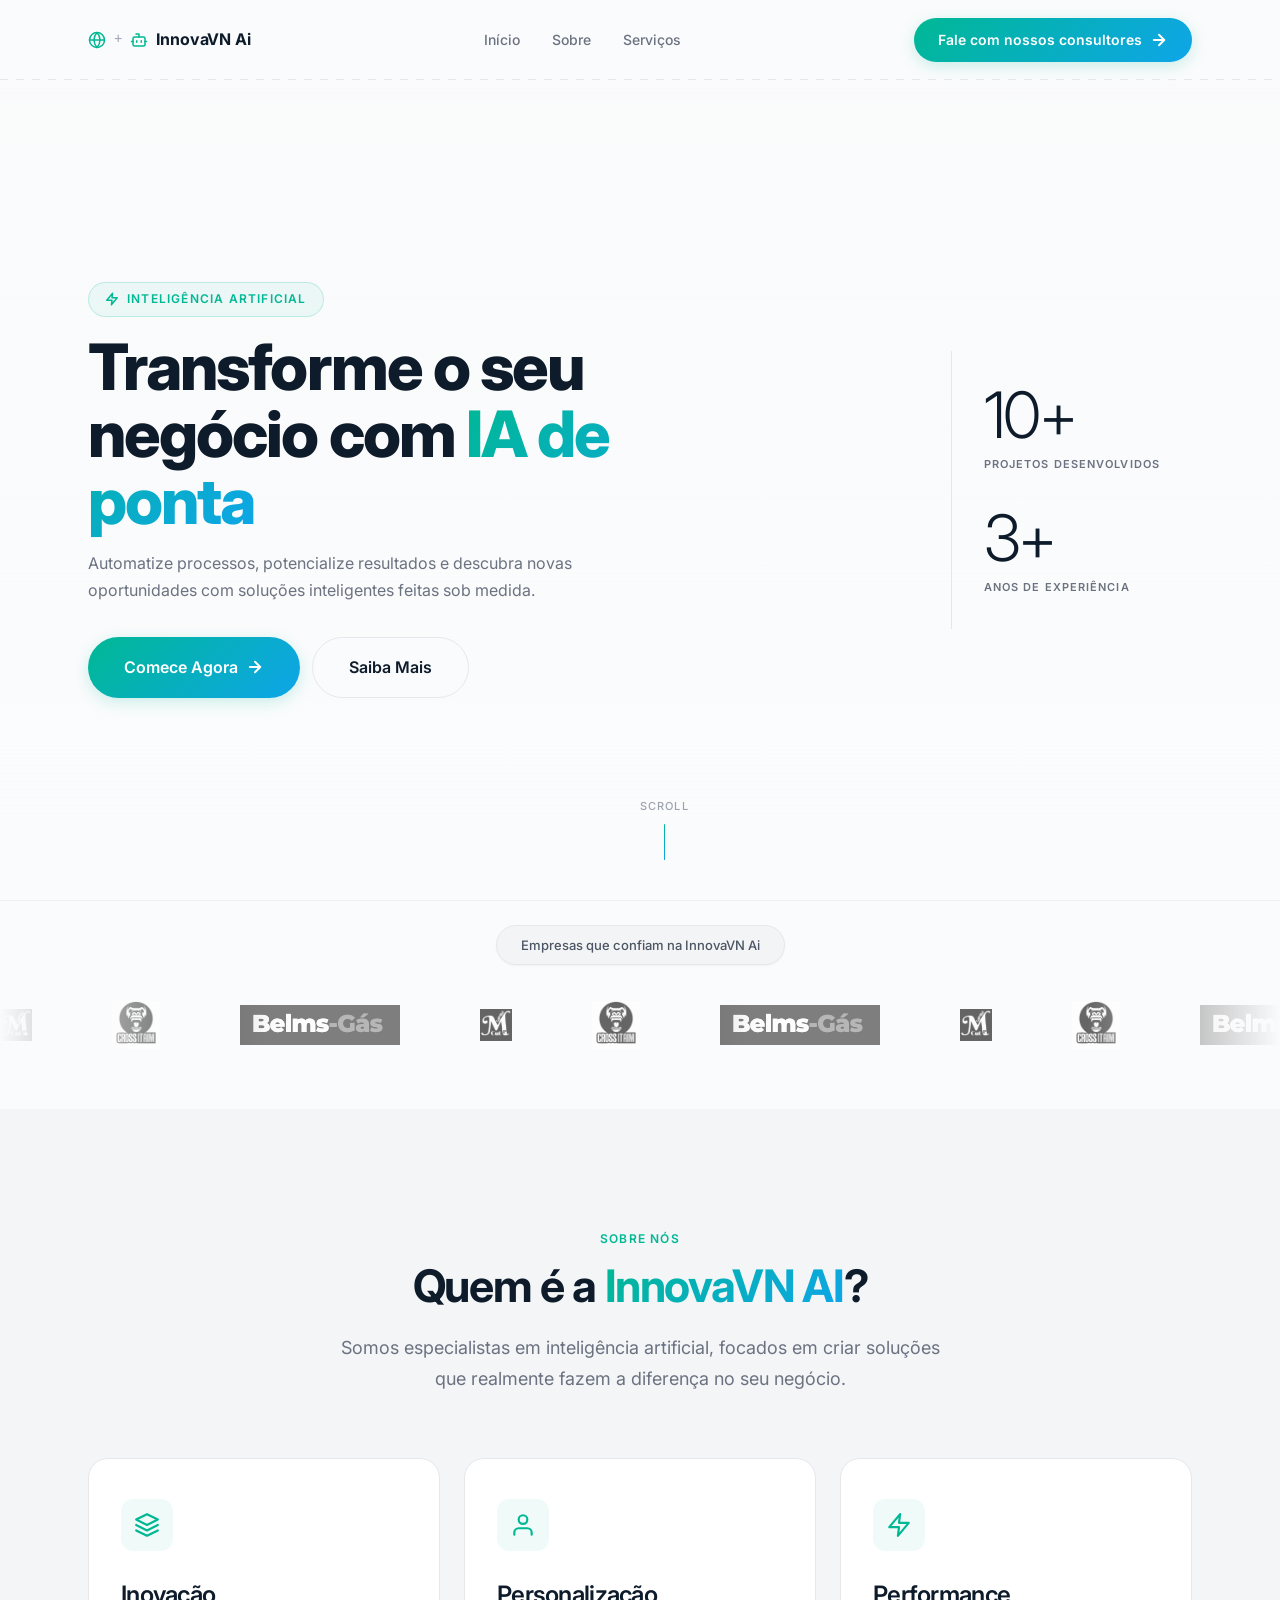
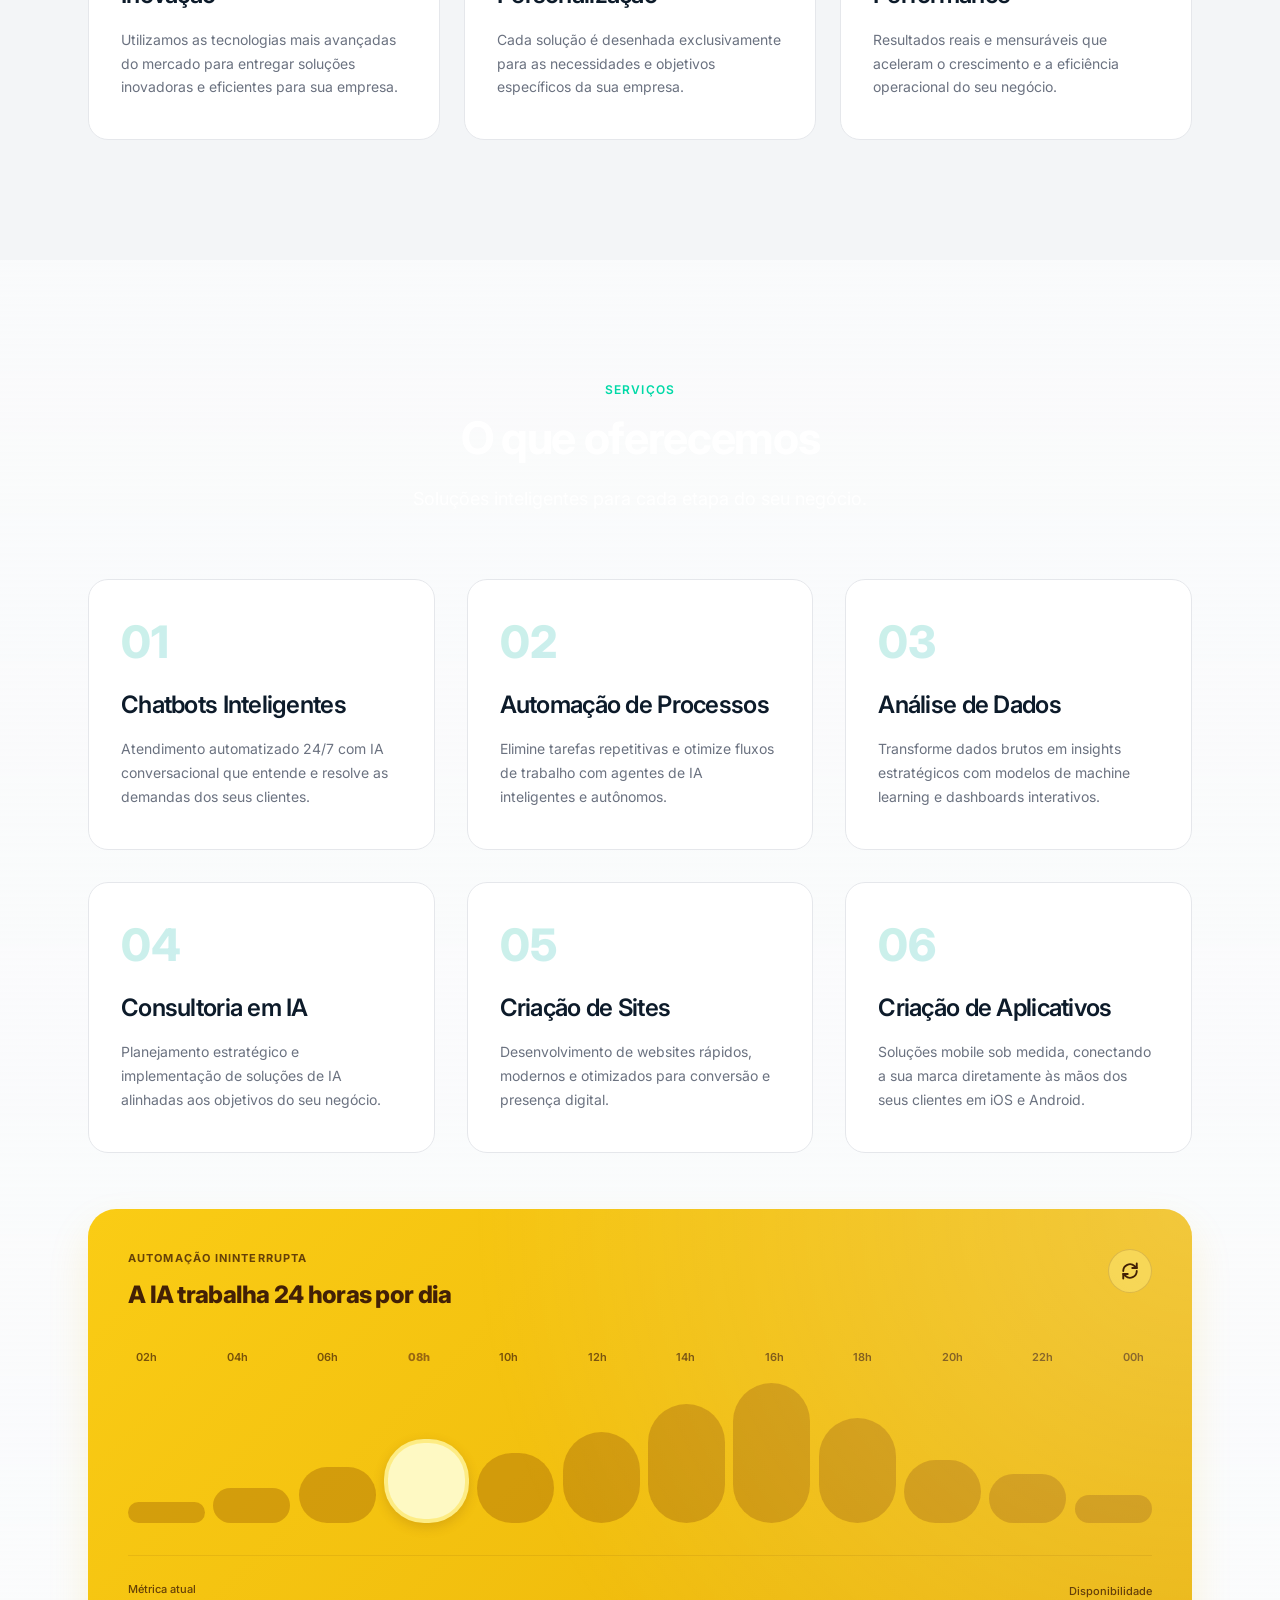
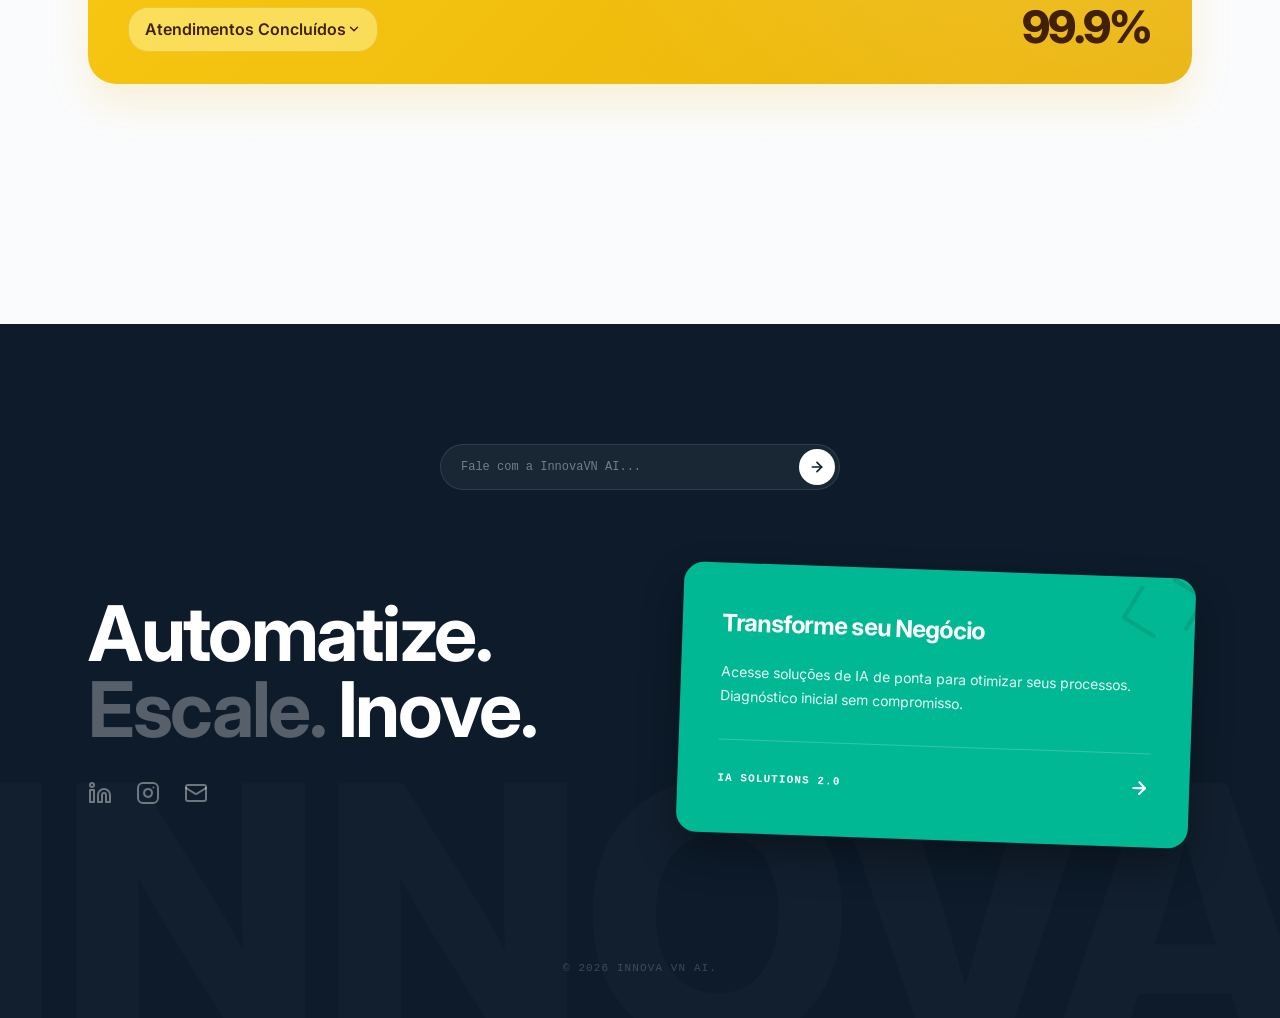
==== commit 33f672e9: "update" ====
--- a/index.html
+++ b/index.html
@@ -1,31 +1,62 @@
 <!DOCTYPE html>
 <html lang="pt-BR">
+
 <head>
   <meta charset="UTF-8">
   <meta name="viewport" content="width=device-width, initial-scale=1.0">
-  <meta name="description" content="InnovaVN AI — Soluções inteligentes com inteligência artificial para transformar o seu negócio. Automação, chatbots e análise de dados.">
-  <meta name="keywords" content="inteligência artificial, automação, IA, InnovaVN, tecnologia, chatbot, machine learning">
+  <meta name="description"
+    content="InnovaVN AI — Soluções inteligentes com inteligência artificial para transformar o seu negócio. Automação, chatbots e análise de dados.">
+  <meta name="keywords"
+    content="inteligência artificial, automação, IA, InnovaVN, tecnologia, chatbot, machine learning">
   <title>InnovaVN AI — Inteligência Artificial para o seu Negócio</title>
+  <link rel="icon"
+    href="data:image/svg+xml,%3Csvg xmlns='http://www.w3.org/2000/svg' viewBox='0 0 100 100'%3E%3Ctext x='50' y='75' font-family='sans-serif' font-size='70' font-weight='bold' fill='%23ffffff' text-anchor='middle'%3EAI%3C/text%3E%3C/svg%3E">
   <link rel="preconnect" href="https://fonts.googleapis.com">
   <link rel="preconnect" href="https://fonts.gstatic.com" crossorigin>
-  <link href="https://fonts.googleapis.com/css2?family=Inter:wght@300;400;500;600;700;800&display=swap" rel="stylesheet">
+  <link href="https://fonts.googleapis.com/css2?family=Inter:wght@300;400;500;600;700;800&display=swap"
+    rel="stylesheet">
   <link rel="stylesheet" href="style.css">
 </head>
+
 <body>
 
   <!-- ===== NAVBAR ===== -->
   <nav class="navbar" id="navbar">
     <div class="container navbar__inner">
       <a href="#" class="navbar__logo">
-        <img src="public/innovavnai-logo.jpeg" alt="InnovaVN AI Logo" class="navbar__logo-img">
+        <svg xmlns="http://www.w3.org/2000/svg" width="18" height="18" viewBox="0 0 24 24" fill="none"
+          stroke="currentColor" stroke-width="2" stroke-linecap="round" stroke-linejoin="round"
+          class="navbar__logo-icon">
+          <circle cx="12" cy="12" r="10" />
+          <path d="M12 2a15.3 15.3 0 0 1 4 10 15.3 15.3 0 0 1-4 10 15.3 15.3 0 0 1-4-10 15.3 15.3 0 0 1 4-10z" />
+          <path d="M2 12h20" />
+        </svg>
+        <span class="navbar__logo-plus">+</span>
+        <svg xmlns="http://www.w3.org/2000/svg" width="18" height="18" viewBox="0 0 24 24" fill="none"
+          stroke="currentColor" stroke-width="2" stroke-linecap="round" stroke-linejoin="round"
+          class="navbar__logo-icon">
+          <rect width="16" height="12" x="4" y="8" rx="2" />
+          <path d="M2 14h2" />
+          <path d="M20 14h2" />
+          <path d="M15 13v2" />
+          <path d="M9 13v2" />
+          <path d="M12 8V4H8" />
+        </svg>
+        <span class="navbar__logo-text">InnovaVN Ai</span>
       </a>
       <ul class="navbar__links" id="nav-links">
         <li><a href="#hero">Início</a></li>
         <li><a href="#about">Sobre</a></li>
         <li><a href="#services">Serviços</a></li>
-        <li><a href="#contact">Contato</a></li>
       </ul>
-      <a href="#contact" class="btn btn--primary navbar__cta">Fale Conosco</a>
+      <a href="#contact" class="btn btn--primary navbar__cta">
+        Fale com nossos consultores
+        <svg xmlns="http://www.w3.org/2000/svg" width="16" height="16" viewBox="0 0 24 24" fill="none"
+          stroke="currentColor" stroke-width="2.5" stroke-linecap="round" stroke-linejoin="round">
+          <path d="M5 12h14" />
+          <path d="m12 5 7 7-7 7" />
+        </svg>
+      </a>
       <button class="navbar__toggle" id="nav-toggle" aria-label="Abrir menu">
         <span></span>
         <span></span>
@@ -44,20 +75,29 @@
     </div>
     <div class="container hero__inner">
       <div class="hero__content">
-        <div class="badge hero__badge animate-on-scroll" style="animation: fadeSlideIn 0.7s var(--ease-out) 0.2s both;" data-delay="0">
-          <svg xmlns="http://www.w3.org/2000/svg" width="14" height="14" viewBox="0 0 24 24" fill="none" stroke="currentColor" stroke-width="2.5" stroke-linecap="round" stroke-linejoin="round"><polygon points="13 2 3 14 12 14 11 22 21 10 12 10 13 2"/></svg>
+        <div class="badge hero__badge animate-on-scroll" style="animation: fadeSlideIn 0.7s var(--ease-out) 0.2s both;"
+          data-delay="0">
+          <svg xmlns="http://www.w3.org/2000/svg" width="14" height="14" viewBox="0 0 24 24" fill="none"
+            stroke="currentColor" stroke-width="2.5" stroke-linecap="round" stroke-linejoin="round">
+            <polygon points="13 2 3 14 12 14 11 22 21 10 12 10 13 2" />
+          </svg>
           Inteligência Artificial
         </div>
         <h1 class="hero__title animate-on-scroll" style="animation: fadeSlideIn 0.8s var(--ease-out) 0.3s both;">
           Transforme o seu negócio com <span class="text-gradient">IA de ponta</span>
         </h1>
         <p class="hero__subtitle animate-on-scroll" style="animation: fadeSlideIn 0.8s var(--ease-out) 0.45s both;">
-          Automatize processos, potencialize resultados e descubra novas oportunidades com soluções inteligentes feitas sob medida.
+          Automatize processos, potencialize resultados e descubra novas oportunidades com soluções inteligentes feitas
+          sob medida.
         </p>
         <div class="hero__actions animate-on-scroll" style="animation: fadeSlideIn 0.8s var(--ease-out) 0.6s both;">
           <a href="#contact" class="btn btn--primary btn--lg">
             Comece Agora
-            <svg xmlns="http://www.w3.org/2000/svg" width="18" height="18" viewBox="0 0 24 24" fill="none" stroke="currentColor" stroke-width="2.5" stroke-linecap="round" stroke-linejoin="round"><path d="M5 12h14"/><path d="m12 5 7 7-7 7"/></svg>
+            <svg xmlns="http://www.w3.org/2000/svg" width="18" height="18" viewBox="0 0 24 24" fill="none"
+              stroke="currentColor" stroke-width="2.5" stroke-linecap="round" stroke-linejoin="round">
+              <path d="M5 12h14" />
+              <path d="m12 5 7 7-7 7" />
+            </svg>
           </a>
           <a href="#about" class="btn btn--outline btn--lg">Saiba Mais</a>
         </div>
@@ -81,32 +121,74 @@
     </div>
   </section>
 
+  <!-- ===== LOGO CAROUSEL ===== -->
+  <section class="logos">
+    <div class="logos__badge-container">
+      <span class="logos__badge">Empresas que confiam na InnovaVN Ai</span>
+    </div>
+    <div class="logos__wrapper">
+      <div class="logos__track">
+        <!-- Group 1 -->
+        <div class="logos__item"><img src="public/logo-mr.cut" alt="Mr. Cut"></div>
+        <div class="logos__item"><img src="public/cross-itaim-logo.com" alt="Cross Itaim"></div>
+        <div class="logos__item"><img src="public/belms-gas.png" alt="Belms-Gás"></div>
+        <div class="logos__item"><img src="public/logo-mr.cut" alt="Mr. Cut"></div>
+        <div class="logos__item"><img src="public/cross-itaim-logo.com" alt="Cross Itaim"></div>
+        <div class="logos__item"><img src="public/belms-gas.png" alt="Belms-Gás"></div>
+        <!-- Group 2 (Duplicate for Infinite Loop) -->
+        <div class="logos__item"><img src="public/logo-mr.cut" alt="Mr. Cut"></div>
+        <div class="logos__item"><img src="public/cross-itaim-logo.com" alt="Cross Itaim"></div>
+        <div class="logos__item"><img src="public/belms-gas.png" alt="Belms-Gás"></div>
+        <div class="logos__item"><img src="public/logo-mr.cut" alt="Mr. Cut"></div>
+        <div class="logos__item"><img src="public/cross-itaim-logo.com" alt="Cross Itaim"></div>
+        <div class="logos__item"><img src="public/belms-gas.png" alt="Belms-Gás"></div>
+      </div>
+    </div>
+  </section>
+
   <!-- ===== ABOUT SECTION ===== -->
   <section class="section section--alt about" id="about">
     <div class="container">
       <div class="section__header">
-        <span class="section__label animate-on-scroll" style="animation: fadeSlideIn 0.7s var(--ease-out) 0s both;">Sobre nós</span>
-        <h2 class="section__title animate-on-scroll" style="animation: fadeSlideIn 0.7s var(--ease-out) 0.1s both;">Quem é a <span class="text-gradient">InnovaVN AI</span>?</h2>
-        <p class="section__desc animate-on-scroll" style="animation: fadeSlideIn 0.7s var(--ease-out) 0.2s both;">Somos especialistas em inteligência artificial, focados em criar soluções que realmente fazem a diferença no seu negócio.</p>
+        <span class="section__label animate-on-scroll"
+          style="animation: fadeSlideIn 0.7s var(--ease-out) 0s both;">Sobre nós</span>
+        <h2 class="section__title animate-on-scroll" style="animation: fadeSlideIn 0.7s var(--ease-out) 0.1s both;">Quem
+          é a <span class="text-gradient">InnovaVN AI</span>?</h2>
+        <p class="section__desc animate-on-scroll" style="animation: fadeSlideIn 0.7s var(--ease-out) 0.2s both;">Somos
+          especialistas em inteligência artificial, focados em criar soluções que realmente fazem a diferença no seu
+          negócio.</p>
       </div>
       <div class="about__grid">
         <div class="about__card animate-on-scroll" style="animation: fadeSlideIn 0.7s var(--ease-out) 0s both;">
           <div class="about__card-icon">
-            <svg xmlns="http://www.w3.org/2000/svg" width="26" height="26" viewBox="0 0 24 24" fill="none" stroke="currentColor" stroke-width="2" stroke-linecap="round" stroke-linejoin="round"><path d="M12 2L2 7l10 5 10-5-10-5z"/><path d="M2 17l10 5 10-5"/><path d="M2 12l10 5 10-5"/></svg>
+            <svg xmlns="http://www.w3.org/2000/svg" width="26" height="26" viewBox="0 0 24 24" fill="none"
+              stroke="currentColor" stroke-width="2" stroke-linecap="round" stroke-linejoin="round">
+              <path d="M12 2L2 7l10 5 10-5-10-5z" />
+              <path d="M2 17l10 5 10-5" />
+              <path d="M2 12l10 5 10-5" />
+            </svg>
           </div>
           <h3>Inovação</h3>
-          <p>Utilizamos as tecnologias mais avançadas do mercado para entregar soluções inovadoras e eficientes para sua empresa.</p>
+          <p>Utilizamos as tecnologias mais avançadas do mercado para entregar soluções inovadoras e eficientes para sua
+            empresa.</p>
         </div>
         <div class="about__card animate-on-scroll" style="animation: fadeSlideIn 0.7s var(--ease-out) 0.1s both;">
           <div class="about__card-icon">
-            <svg xmlns="http://www.w3.org/2000/svg" width="26" height="26" viewBox="0 0 24 24" fill="none" stroke="currentColor" stroke-width="2" stroke-linecap="round" stroke-linejoin="round"><path d="M20 21v-2a4 4 0 0 0-4-4H8a4 4 0 0 0-4 4v2"/><circle cx="12" cy="7" r="4"/></svg>
+            <svg xmlns="http://www.w3.org/2000/svg" width="26" height="26" viewBox="0 0 24 24" fill="none"
+              stroke="currentColor" stroke-width="2" stroke-linecap="round" stroke-linejoin="round">
+              <path d="M20 21v-2a4 4 0 0 0-4-4H8a4 4 0 0 0-4 4v2" />
+              <circle cx="12" cy="7" r="4" />
+            </svg>
           </div>
           <h3>Personalização</h3>
           <p>Cada solução é desenhada exclusivamente para as necessidades e objetivos específicos da sua empresa.</p>
         </div>
         <div class="about__card animate-on-scroll" style="animation: fadeSlideIn 0.7s var(--ease-out) 0.2s both;">
           <div class="about__card-icon">
-            <svg xmlns="http://www.w3.org/2000/svg" width="26" height="26" viewBox="0 0 24 24" fill="none" stroke="currentColor" stroke-width="2" stroke-linecap="round" stroke-linejoin="round"><path d="M13 2L3 14h9l-1 8 10-12h-9l1-8z"/></svg>
+            <svg xmlns="http://www.w3.org/2000/svg" width="26" height="26" viewBox="0 0 24 24" fill="none"
+              stroke="currentColor" stroke-width="2" stroke-linecap="round" stroke-linejoin="round">
+              <path d="M13 2L3 14h9l-1 8 10-12h-9l1-8z" />
+            </svg>
           </div>
           <h3>Performance</h3>
           <p>Resultados reais e mensuráveis que aceleram o crescimento e a eficiência operacional do seu negócio.</p>
@@ -124,15 +206,19 @@
     </div>
     <div class="container" style="position: relative; z-index: 1;">
       <div class="section__header">
-        <span class="section__label animate-on-scroll" style="animation: fadeSlideIn 0.7s var(--ease-out) 0s both;">Serviços</span>
-        <h2 class="section__title animate-on-scroll" style="animation: fadeSlideIn 0.7s var(--ease-out) 0.1s both;">O que oferecemos</h2>
-        <p class="section__desc animate-on-scroll" style="animation: fadeSlideIn 0.7s var(--ease-out) 0.2s both;">Soluções inteligentes para cada etapa do seu negócio.</p>
+        <span class="section__label animate-on-scroll"
+          style="animation: fadeSlideIn 0.7s var(--ease-out) 0s both;">Serviços</span>
+        <h2 class="section__title animate-on-scroll" style="animation: fadeSlideIn 0.7s var(--ease-out) 0.1s both;">O
+          que oferecemos</h2>
+        <p class="section__desc animate-on-scroll" style="animation: fadeSlideIn 0.7s var(--ease-out) 0.2s both;">
+          Soluções inteligentes para cada etapa do seu negócio.</p>
       </div>
       <div class="services__grid">
         <div class="services__card animate-on-scroll" style="animation: fadeSlideIn 0.7s var(--ease-out) 0s both;">
           <div class="services__card-number">01</div>
           <h3>Chatbots Inteligentes</h3>
-          <p>Atendimento automatizado 24/7 com IA conversacional que entende e resolve as demandas dos seus clientes.</p>
+          <p>Atendimento automatizado 24/7 com IA conversacional que entende e resolve as demandas dos seus clientes.
+          </p>
         </div>
         <div class="services__card animate-on-scroll" style="animation: fadeSlideIn 0.7s var(--ease-out) 0.1s both;">
           <div class="services__card-number">02</div>
@@ -142,7 +228,8 @@
         <div class="services__card animate-on-scroll" style="animation: fadeSlideIn 0.7s var(--ease-out) 0.15s both;">
           <div class="services__card-number">03</div>
           <h3>Análise de Dados</h3>
-          <p>Transforme dados brutos em insights estratégicos com modelos de machine learning e dashboards interativos.</p>
+          <p>Transforme dados brutos em insights estratégicos com modelos de machine learning e dashboards interativos.
+          </p>
         </div>
         <div class="services__card animate-on-scroll" style="animation: fadeSlideIn 0.7s var(--ease-out) 0.2s both;">
           <div class="services__card-number">04</div>
@@ -157,7 +244,8 @@
         <div class="services__card animate-on-scroll" style="animation: fadeSlideIn 0.7s var(--ease-out) 0.3s both;">
           <div class="services__card-number">06</div>
           <h3>Criação de Aplicativos</h3>
-          <p>Soluções mobile sob medida, conectando a sua marca diretamente às mãos dos seus clientes em iOS e Android.</p>
+          <p>Soluções mobile sob medida, conectando a sua marca diretamente às mãos dos seus clientes em iOS e Android.
+          </p>
         </div>
 
         <!-- 24/7 AI Dashboard Element -->
@@ -168,13 +256,20 @@
               <div class="ai-dashboard__title">A IA trabalha 24 horas por dia</div>
             </div>
             <div class="ai-dashboard__icon-btn" aria-label="Sincronizar">
-              <svg xmlns="http://www.w3.org/2000/svg" width="18" height="18" viewBox="0 0 24 24" fill="none" stroke="currentColor" stroke-width="2.5" stroke-linecap="round" stroke-linejoin="round"><path d="M21 2v6h-6"/><path d="M3 12a9 9 0 0 1 15-6.7L21 8"/><path d="M3 22v-6h6"/><path d="M21 12a9 9 0 0 1-15 6.7L3 16"/></svg>
+              <svg xmlns="http://www.w3.org/2000/svg" width="18" height="18" viewBox="0 0 24 24" fill="none"
+                stroke="currentColor" stroke-width="2.5" stroke-linecap="round" stroke-linejoin="round">
+                <path d="M21 2v6h-6" />
+                <path d="M3 12a9 9 0 0 1 15-6.7L21 8" />
+                <path d="M3 22v-6h6" />
+                <path d="M21 12a9 9 0 0 1-15 6.7L3 16" />
+              </svg>
             </div>
           </div>
 
           <div class="ai-dashboard__chart">
             <div class="ai-dashboard__chart-labels">
-               <span>02h</span><span>04h</span><span>06h</span><span style="font-weight: 800; color: #713F12;">08h</span><span>10h</span><span>12h</span><span>14h</span><span>16h</span><span>18h</span><span>20h</span><span>22h</span><span>00h</span>
+              <span>02h</span><span>04h</span><span>06h</span><span
+                style="font-weight: 800; color: #713F12;">08h</span><span>10h</span><span>12h</span><span>14h</span><span>16h</span><span>18h</span><span>20h</span><span>22h</span><span>00h</span>
             </div>
             <div class="ai-dashboard__chart-bars">
               <div class="ai-dashboard__bar"></div>
@@ -197,7 +292,10 @@
               <div class="ai-dashboard__footer-label">Métrica atual</div>
               <div class="ai-dashboard__select">
                 <span>Atendimentos Concluídos</span>
-                <svg xmlns="http://www.w3.org/2000/svg" width="14" height="14" viewBox="0 0 24 24" fill="none" stroke="currentColor" stroke-width="2.5" stroke-linecap="round" stroke-linejoin="round"><polyline points="6 9 12 15 18 9"/></svg>
+                <svg xmlns="http://www.w3.org/2000/svg" width="14" height="14" viewBox="0 0 24 24" fill="none"
+                  stroke="currentColor" stroke-width="2.5" stroke-linecap="round" stroke-linejoin="round">
+                  <polyline points="6 9 12 15 18 9" />
+                </svg>
               </div>
             </div>
             <div class="ai-dashboard__footer-right">
@@ -214,7 +312,7 @@
 
   <!-- ===== DARK FOOTER SECTION (Ref: design-system) ===== -->
   <section class="footer-dark" id="contact">
-    
+
     <!-- Background Watermark -->
     <div class="footer-dark__watermark">INNOVA</div>
 
@@ -223,7 +321,11 @@
       <div class="footer-dark__waitlist">
         <input type="email" placeholder="Fale com a InnovaVN AI..." class="footer-dark__input">
         <button class="footer-dark__submit" aria-label="Enviar">
-          <svg xmlns="http://www.w3.org/2000/svg" width="16" height="16" viewBox="0 0 24 24" fill="none" stroke="currentColor" stroke-width="2.5" stroke-linecap="round" stroke-linejoin="round"><path d="M5 12h14"/><path d="m12 5 7 7-7 7"/></svg>
+          <svg xmlns="http://www.w3.org/2000/svg" width="16" height="16" viewBox="0 0 24 24" fill="none"
+            stroke="currentColor" stroke-width="2.5" stroke-linecap="round" stroke-linejoin="round">
+            <path d="M5 12h14" />
+            <path d="m12 5 7 7-7 7" />
+          </svg>
         </button>
       </div>
 
@@ -236,13 +338,27 @@
           </h2>
           <div class="footer-dark__socials">
             <a href="#" aria-label="LinkedIn">
-              <svg xmlns="http://www.w3.org/2000/svg" width="24" height="24" viewBox="0 0 24 24" fill="none" stroke="currentColor" stroke-width="2" stroke-linecap="round" stroke-linejoin="round"><path d="M16 8a6 6 0 0 1 6 6v7h-4v-7a2 2 0 0 0-2-2 2 2 0 0 0-2 2v7h-4v-7a6 6 0 0 1 6-6z"/><rect width="4" height="12" x="2" y="9"/><circle cx="4" cy="4" r="2"/></svg>
+              <svg xmlns="http://www.w3.org/2000/svg" width="24" height="24" viewBox="0 0 24 24" fill="none"
+                stroke="currentColor" stroke-width="2" stroke-linecap="round" stroke-linejoin="round">
+                <path d="M16 8a6 6 0 0 1 6 6v7h-4v-7a2 2 0 0 0-2-2 2 2 0 0 0-2 2v7h-4v-7a6 6 0 0 1 6-6z" />
+                <rect width="4" height="12" x="2" y="9" />
+                <circle cx="4" cy="4" r="2" />
+              </svg>
             </a>
             <a href="#" aria-label="Instagram">
-              <svg xmlns="http://www.w3.org/2000/svg" width="24" height="24" viewBox="0 0 24 24" fill="none" stroke="currentColor" stroke-width="2" stroke-linecap="round" stroke-linejoin="round"><rect width="20" height="20" x="2" y="2" rx="5" ry="5"/><path d="M16 11.37A4 4 0 1 1 12.63 8 4 4 0 0 1 16 11.37z"/><line x1="17.5" x2="17.51" y1="6.5" y2="6.5"/></svg>
+              <svg xmlns="http://www.w3.org/2000/svg" width="24" height="24" viewBox="0 0 24 24" fill="none"
+                stroke="currentColor" stroke-width="2" stroke-linecap="round" stroke-linejoin="round">
+                <rect width="20" height="20" x="2" y="2" rx="5" ry="5" />
+                <path d="M16 11.37A4 4 0 1 1 12.63 8 4 4 0 0 1 16 11.37z" />
+                <line x1="17.5" x2="17.51" y1="6.5" y2="6.5" />
+              </svg>
             </a>
             <a href="#" aria-label="Email">
-              <svg xmlns="http://www.w3.org/2000/svg" width="24" height="24" viewBox="0 0 24 24" fill="none" stroke="currentColor" stroke-width="2" stroke-linecap="round" stroke-linejoin="round"><rect width="20" height="16" x="2" y="4" rx="2"/><path d="m22 7-8.97 5.7a1.94 1.94 0 0 1-2.06 0L2 7"/></svg>
+              <svg xmlns="http://www.w3.org/2000/svg" width="24" height="24" viewBox="0 0 24 24" fill="none"
+                stroke="currentColor" stroke-width="2" stroke-linecap="round" stroke-linejoin="round">
+                <rect width="20" height="16" x="2" y="4" rx="2" />
+                <path d="m22 7-8.97 5.7a1.94 1.94 0 0 1-2.06 0L2 7" />
+              </svg>
             </a>
           </div>
         </div>
@@ -250,7 +366,11 @@
         <!-- Right: Prominent CTA Card -->
         <div class="footer-dark__card">
           <div class="footer-dark__card-bg-icon">
-             <svg xmlns="http://www.w3.org/2000/svg" width="100" height="100" viewBox="0 0 24 24" fill="none" stroke="currentColor" stroke-width="1" stroke-linecap="round" stroke-linejoin="round"><polyline points="16 18 22 12 16 6"/><polyline points="8 6 2 12 8 18"/></svg>
+            <svg xmlns="http://www.w3.org/2000/svg" width="100" height="100" viewBox="0 0 24 24" fill="none"
+              stroke="currentColor" stroke-width="1" stroke-linecap="round" stroke-linejoin="round">
+              <polyline points="16 18 22 12 16 6" />
+              <polyline points="8 6 2 12 8 18" />
+            </svg>
           </div>
           <h3 class="footer-dark__card-title">Transforme seu Negócio</h3>
           <p class="footer-dark__card-desc">
@@ -259,7 +379,11 @@
           <div class="footer-dark__card-bottom">
             <span class="footer-dark__card-version">IA SOLUTIONS 2.0</span>
             <a href="https://wa.me/" class="footer-dark__card-link" target="_blank" aria-label="Falar pelo WhatsApp">
-              <svg xmlns="http://www.w3.org/2000/svg" width="20" height="20" viewBox="0 0 24 24" fill="none" stroke="currentColor" stroke-width="2.5" stroke-linecap="round" stroke-linejoin="round"><path d="M5 12h14"/><path d="m12 5 7 7-7 7"/></svg>
+              <svg xmlns="http://www.w3.org/2000/svg" width="20" height="20" viewBox="0 0 24 24" fill="none"
+                stroke="currentColor" stroke-width="2.5" stroke-linecap="round" stroke-linejoin="round">
+                <path d="M5 12h14" />
+                <path d="m12 5 7 7-7 7" />
+              </svg>
             </a>
           </div>
         </div>
@@ -273,4 +397,5 @@
 
   <script src="script.js"></script>
 </body>
-</html>
+
+</html>
--- a/style.css
+++ b/style.css
@@ -35,13 +35,11 @@
 
   /* ── Gradients ── */
   --gradient-primary: linear-gradient(135deg, var(--color-primary), var(--color-accent));
-  --gradient-hero-overlay: linear-gradient(
-    180deg,
-    rgba(250, 251, 252, 0.5) 0%,
-    rgba(250, 251, 252, 0.35) 30%,
-    rgba(250, 251, 252, 0.55) 60%,
-    rgba(250, 251, 252, 0.95) 100%
-  );
+  --gradient-hero-overlay: linear-gradient(180deg,
+      rgba(250, 251, 252, 0.5) 0%,
+      rgba(250, 251, 252, 0.35) 30%,
+      rgba(250, 251, 252, 0.55) 60%,
+      rgba(250, 251, 252, 0.95) 100%);
   --gradient-cta: linear-gradient(135deg, #0D1B2A 0%, #1B2D45 100%);
 
   /* ── Typography ── */
@@ -85,7 +83,7 @@
   /* ── Layout ── */
   --max-width: 1200px;
   --container-px: 24px;
-  --navbar-height: 130px;
+  --navbar-height: 80px;
 
   /* ── Radii ── */
   --radius-sm: 8px;
@@ -116,7 +114,9 @@
 /* ============================
    2. RESET & BASE
    ============================ */
-*, *::before, *::after {
+*,
+*::before,
+*::after {
   box-sizing: border-box;
   margin: 0;
   padding: 0;
@@ -149,14 +149,19 @@
   transition: color var(--duration-fast) var(--ease-smooth);
 }
 
-ul { list-style: none; }
+ul {
+  list-style: none;
+}
 
 img {
   max-width: 100%;
   display: block;
 }
 
-h1, h2, h3, h4 {
+h1,
+h2,
+h3,
+h4 {
   color: var(--color-secondary);
   font-weight: 700;
   letter-spacing: var(--tracking-tight);
@@ -308,15 +313,28 @@
   height: var(--navbar-height);
   z-index: 1000;
   transition: all var(--duration-base) var(--ease-smooth);
-  background: rgba(250, 251, 252, 0.75);
-  backdrop-filter: blur(20px) saturate(180%);
-  -webkit-backdrop-filter: blur(20px) saturate(180%);
+  background: var(--color-bg);
+}
+
+.navbar::after {
+  content: '';
+  position: absolute;
+  bottom: 0;
+  left: 0;
+  width: 100%;
+  height: 1px;
+  background-image: repeating-linear-gradient(to right, var(--color-border) 0, var(--color-border) 8px, transparent 8px, transparent 16px);
 }
 
 .navbar.scrolled {
-  background: rgba(255, 255, 255, 0.9);
+  background: rgba(255, 255, 255, 0.85);
+  backdrop-filter: blur(15px);
+  -webkit-backdrop-filter: blur(15px);
   box-shadow: var(--shadow-sm);
-  border-bottom: 1px solid var(--color-border-light);
+}
+
+.navbar.scrolled::after {
+  opacity: 0.5;
 }
 
 .navbar__inner {
@@ -329,51 +347,66 @@
 .navbar__logo {
   display: flex;
   align-items: center;
-}
-
-.navbar__logo-img {
-  height: 100px;
-  width: auto;
-  border-radius: var(--radius-xl); /* Increased border radius for rounded edges */
-  mix-blend-mode: multiply;
+  gap: 8px;
+  text-decoration: none;
+}
+
+.navbar__logo-icon {
+  color: var(--color-primary);
+  transition: color var(--duration-fast);
+}
+
+.navbar__logo-plus {
+  font-size: 14px;
+  color: var(--color-text-subtle);
+  font-family: var(--font-mono);
+}
+
+.navbar__logo-text {
+  font-weight: 700;
+  font-size: 16px;
+  color: var(--color-secondary);
+  letter-spacing: -0.01em;
+}
+
+.navbar__logo:hover .navbar__logo-icon {
+  color: var(--color-accent);
 }
 
 .navbar__links {
   display: flex;
-  gap: 36px;
+  gap: 32px;
 }
 
 .navbar__links a {
-  font-size: var(--fs-body-sm);
+  font-size: 14px;
   font-weight: 500;
   color: var(--color-text-muted);
-  position: relative;
-  padding: 4px 0;
-}
-
-.navbar__links a::after {
-  content: '';
-  position: absolute;
-  bottom: -2px;
-  left: 0;
-  width: 0;
-  height: 2px;
-  background: var(--gradient-primary);
-  border-radius: 2px;
-  transition: width var(--duration-base) var(--ease-out);
+  transition: color var(--duration-fast);
 }
 
 .navbar__links a:hover {
-  color: var(--color-secondary);
-}
-
-.navbar__links a:hover::after {
-  width: 100%;
+  color: var(--color-primary);
 }
 
 .navbar__cta {
-  font-size: var(--fs-label);
+  font-size: var(--fs-body-sm);
   padding: 10px 24px;
+}
+
+.btn--dark {
+  background: var(--color-secondary);
+  color: #FFFFFF;
+  border-radius: 12px;
+  font-weight: 600;
+  border: none;
+  box-shadow: 0 2px 4px rgba(0, 0, 0, 0.1);
+}
+
+.btn--dark:hover {
+  background: #000000;
+  transform: translateY(-2px);
+  box-shadow: 0 4px 12px rgba(0, 0, 0, 0.2);
 }
 
 .navbar__toggle {
@@ -489,15 +522,20 @@
 }
 
 @keyframes float {
-  0%, 100% {
+
+  0%,
+  100% {
     transform: translate(0, 0) scale(1);
   }
+
   25% {
     transform: translate(5%, 10%) scale(1.05);
   }
+
   50% {
     transform: translate(10%, -5%) scale(0.95);
   }
+
   75% {
     transform: translate(-5%, 5%) scale(1.02);
   }
@@ -506,7 +544,7 @@
 .hero__overlay {
   position: absolute;
   inset: 0;
-  background: linear-gradient(180deg, rgba(250,251,252,0.1) 0%, rgba(250,251,252,1) 100%);
+  background: linear-gradient(180deg, rgba(250, 251, 252, 0.1) 0%, rgba(250, 251, 252, 1) 100%);
 }
 
 .hero__inner {
@@ -624,8 +662,124 @@
 }
 
 @keyframes scrollPulse {
-  0%, 100% { opacity: 0.3; transform: scaleY(0.5); }
-  50% { opacity: 1; transform: scaleY(1); }
+
+  0%,
+  100% {
+    opacity: 0.3;
+    transform: scaleY(0.5);
+  }
+
+  50% {
+    opacity: 1;
+    transform: scaleY(1);
+  }
+}
+
+
+/* ============================
+   8.1 LOGO CAROUSEL
+   ============================ */
+.logos {
+  padding: 100px 0 60px;
+  background: var(--color-bg);
+  position: relative;
+  overflow: hidden;
+  border-top: 1px solid var(--color-border-light);
+}
+
+.logos__badge-container {
+  display: flex;
+  justify-content: center;
+  position: absolute;
+  top: 24px;
+  left: 0;
+  right: 0;
+  z-index: 10;
+}
+
+.logos__badge {
+  background: #F3F4F6;
+  color: #4B5563;
+  font-size: 13px;
+  font-weight: 500;
+  padding: 8px 24px;
+  border-radius: 99px;
+  border: 1px solid var(--color-border);
+  box-shadow: var(--shadow-xs);
+  white-space: nowrap;
+}
+
+.logos__wrapper {
+  display: flex;
+  align-items: center;
+  width: 100%;
+  mask-image: linear-gradient(to right, transparent, black 15%, black 85%, transparent);
+  -webkit-mask-image: linear-gradient(to right, transparent, black 15%, black 85%, transparent);
+}
+
+.logos__track {
+  display: flex;
+  align-items: center;
+  gap: 80px;
+  animation: scrollLogos 40s linear infinite;
+  white-space: nowrap;
+  width: max-content;
+}
+
+.logos__track:hover {
+  animation-play-state: paused;
+}
+
+.logos__item {
+  flex-shrink: 0;
+  display: flex;
+  align-items: center;
+  justify-content: center;
+}
+
+.logos__item img {
+  height: 32px;
+  width: auto;
+  filter: grayscale(100%) opacity(0.6);
+  transition: all 0.3s ease;
+}
+
+.logos__item img[src*="cross-itaim"] {
+  height: 48px;
+}
+
+.logos__item img[src*="belms-gas"] {
+  height: 40px;
+}
+
+.logos__item--text {
+  font-family: var(--font-primary);
+  font-weight: 800;
+  font-size: 24px;
+  color: #111827;
+  letter-spacing: -0.02em;
+  opacity: 0.3;
+  filter: grayscale(100%);
+}
+
+/* .logos:hover .logos__track {
+  animation-play-state: paused;
+} */
+
+.logos__item:hover img,
+.logos__item:hover.logos__item--text {
+  filter: grayscale(0%) opacity(1);
+  opacity: 1;
+}
+
+@keyframes scrollLogos {
+  0% {
+    transform: translate3d(0, 0, 0);
+  }
+
+  100% {
+    transform: translate3d(calc(-50% - 40px), 0, 0);
+  }
 }
 
 
@@ -818,8 +972,10 @@
    11.a. 24/7 AI DASHBOARD
    ============================ */
 .ai-dashboard {
-  grid-column: 1 / -1; /* Make it span all columns */
-  background: linear-gradient(135deg, #FACC15, #EAB308); /* Yellow gradient based on reference */
+  grid-column: 1 / -1;
+  /* Make it span all columns */
+  background: linear-gradient(135deg, #FACC15, #EAB308);
+  /* Yellow gradient based on reference */
   border-radius: var(--radius-xl);
   padding: var(--space-10) var(--space-10) var(--space-8);
   display: flex;
@@ -828,7 +984,8 @@
   position: relative;
   overflow: hidden;
   margin-top: var(--space-6);
-  color: #422006; /* Dark brown text for contrast */
+  color: #422006;
+  /* Dark brown text for contrast */
 }
 
 .ai-dashboard::after {
@@ -838,7 +995,7 @@
   right: 0;
   bottom: 0;
   left: 0;
-  background: radial-gradient(circle at top right, rgba(255,255,255,0.2), transparent 60%);
+  background: radial-gradient(circle at top right, rgba(255, 255, 255, 0.2), transparent 60%);
   pointer-events: none;
 }
 
@@ -918,9 +1075,11 @@
 }
 
 .ai-dashboard__bar--active {
-  background: #FEF9C3; /* Very light yellow / almost white */
+  background: #FEF9C3;
+  /* Very light yellow / almost white */
   box-shadow: 0 4px 12px rgba(113, 63, 18, 0.2);
-  border: 4px solid rgba(253, 224, 71, 0.5); /* Glowing border effect */
+  border: 4px solid rgba(253, 224, 71, 0.5);
+  /* Glowing border effect */
 }
 
 /* Footer Section */
@@ -979,24 +1138,81 @@
 
 /* Base Animations for Bars */
 @keyframes barGrow {
-  from { transform: scaleY(0); transform-origin: bottom; }
-  to { transform: scaleY(1); transform-origin: bottom; }
-}
+  from {
+    transform: scaleY(0);
+    transform-origin: bottom;
+  }
+
+  to {
+    transform: scaleY(1);
+    transform-origin: bottom;
+  }
+}
+
 .ai-dashboard__bar {
   animation: barGrow 1s cubic-bezier(0.34, 1.56, 0.64, 1) both;
 }
-.ai-dashboard__bar:nth-child(1) { animation-delay: 0.1s; height: 15%; }
-.ai-dashboard__bar:nth-child(2) { animation-delay: 0.15s; height: 25%; }
-.ai-dashboard__bar:nth-child(3) { animation-delay: 0.2s; height: 40%; }
-.ai-dashboard__bar:nth-child(4) { animation-delay: 0.25s; height: 60%; } /* Active */
-.ai-dashboard__bar:nth-child(5) { animation-delay: 0.3s; height: 50%; }
-.ai-dashboard__bar:nth-child(6) { animation-delay: 0.35s; height: 65%; }
-.ai-dashboard__bar:nth-child(7) { animation-delay: 0.4s; height: 85%; }
-.ai-dashboard__bar:nth-child(8) { animation-delay: 0.45s; height: 100%; }
-.ai-dashboard__bar:nth-child(9) { animation-delay: 0.5s; height: 75%; }
-.ai-dashboard__bar:nth-child(10) { animation-delay: 0.55s; height: 45%; }
-.ai-dashboard__bar:nth-child(11) { animation-delay: 0.6s; height: 35%; }
-.ai-dashboard__bar:nth-child(12) { animation-delay: 0.65s; height: 20%; }
+
+.ai-dashboard__bar:nth-child(1) {
+  animation-delay: 0.1s;
+  height: 15%;
+}
+
+.ai-dashboard__bar:nth-child(2) {
+  animation-delay: 0.15s;
+  height: 25%;
+}
+
+.ai-dashboard__bar:nth-child(3) {
+  animation-delay: 0.2s;
+  height: 40%;
+}
+
+.ai-dashboard__bar:nth-child(4) {
+  animation-delay: 0.25s;
+  height: 60%;
+}
+
+/* Active */
+.ai-dashboard__bar:nth-child(5) {
+  animation-delay: 0.3s;
+  height: 50%;
+}
+
+.ai-dashboard__bar:nth-child(6) {
+  animation-delay: 0.35s;
+  height: 65%;
+}
+
+.ai-dashboard__bar:nth-child(7) {
+  animation-delay: 0.4s;
+  height: 85%;
+}
+
+.ai-dashboard__bar:nth-child(8) {
+  animation-delay: 0.45s;
+  height: 100%;
+}
+
+.ai-dashboard__bar:nth-child(9) {
+  animation-delay: 0.5s;
+  height: 75%;
+}
+
+.ai-dashboard__bar:nth-child(10) {
+  animation-delay: 0.55s;
+  height: 45%;
+}
+
+.ai-dashboard__bar:nth-child(11) {
+  animation-delay: 0.6s;
+  height: 35%;
+}
+
+.ai-dashboard__bar:nth-child(12) {
+  animation-delay: 0.65s;
+  height: 20%;
+}
 
 
 /* ============================
@@ -1009,7 +1225,8 @@
   overflow: hidden;
   padding: var(--space-30) 0 var(--space-10);
   margin-top: var(--space-30);
-  background: var(--color-secondary); /* Dark background */
+  background: var(--color-secondary);
+  /* Dark background */
 }
 
 /* Background Watermark */
@@ -1206,6 +1423,7 @@
     transform: translateY(30px);
     filter: blur(6px);
   }
+
   100% {
     opacity: 1;
     transform: translateY(0);
@@ -1224,14 +1442,37 @@
 }
 
 /* Stagger delays */
-[data-delay="0"]   { animation-delay: 0s !important; }
-[data-delay="100"] { animation-delay: 0.1s !important; }
-[data-delay="150"] { animation-delay: 0.15s !important; }
-[data-delay="200"] { animation-delay: 0.2s !important; }
-[data-delay="300"] { animation-delay: 0.3s !important; }
-[data-delay="400"] { animation-delay: 0.4s !important; }
-[data-delay="500"] { animation-delay: 0.5s !important; }
-[data-delay="600"] { animation-delay: 0.6s !important; }
+[data-delay="0"] {
+  animation-delay: 0s !important;
+}
+
+[data-delay="100"] {
+  animation-delay: 0.1s !important;
+}
+
+[data-delay="150"] {
+  animation-delay: 0.15s !important;
+}
+
+[data-delay="200"] {
+  animation-delay: 0.2s !important;
+}
+
+[data-delay="300"] {
+  animation-delay: 0.3s !important;
+}
+
+[data-delay="400"] {
+  animation-delay: 0.4s !important;
+}
+
+[data-delay="500"] {
+  animation-delay: 0.5s !important;
+}
+
+[data-delay="600"] {
+  animation-delay: 0.6s !important;
+}
 
 
 /* ============================
@@ -1246,7 +1487,7 @@
   padding: 6px 6px 6px 24px;
   gap: var(--space-3);
   transition: border-color var(--duration-fast) var(--ease-smooth),
-              box-shadow var(--duration-fast) var(--ease-smooth);
+    box-shadow var(--duration-fast) var(--ease-smooth);
 }
 
 .input-group:focus-within {
@@ -1388,4 +1629,4 @@
     width: 100%;
     justify-content: center;
   }
-}
+}
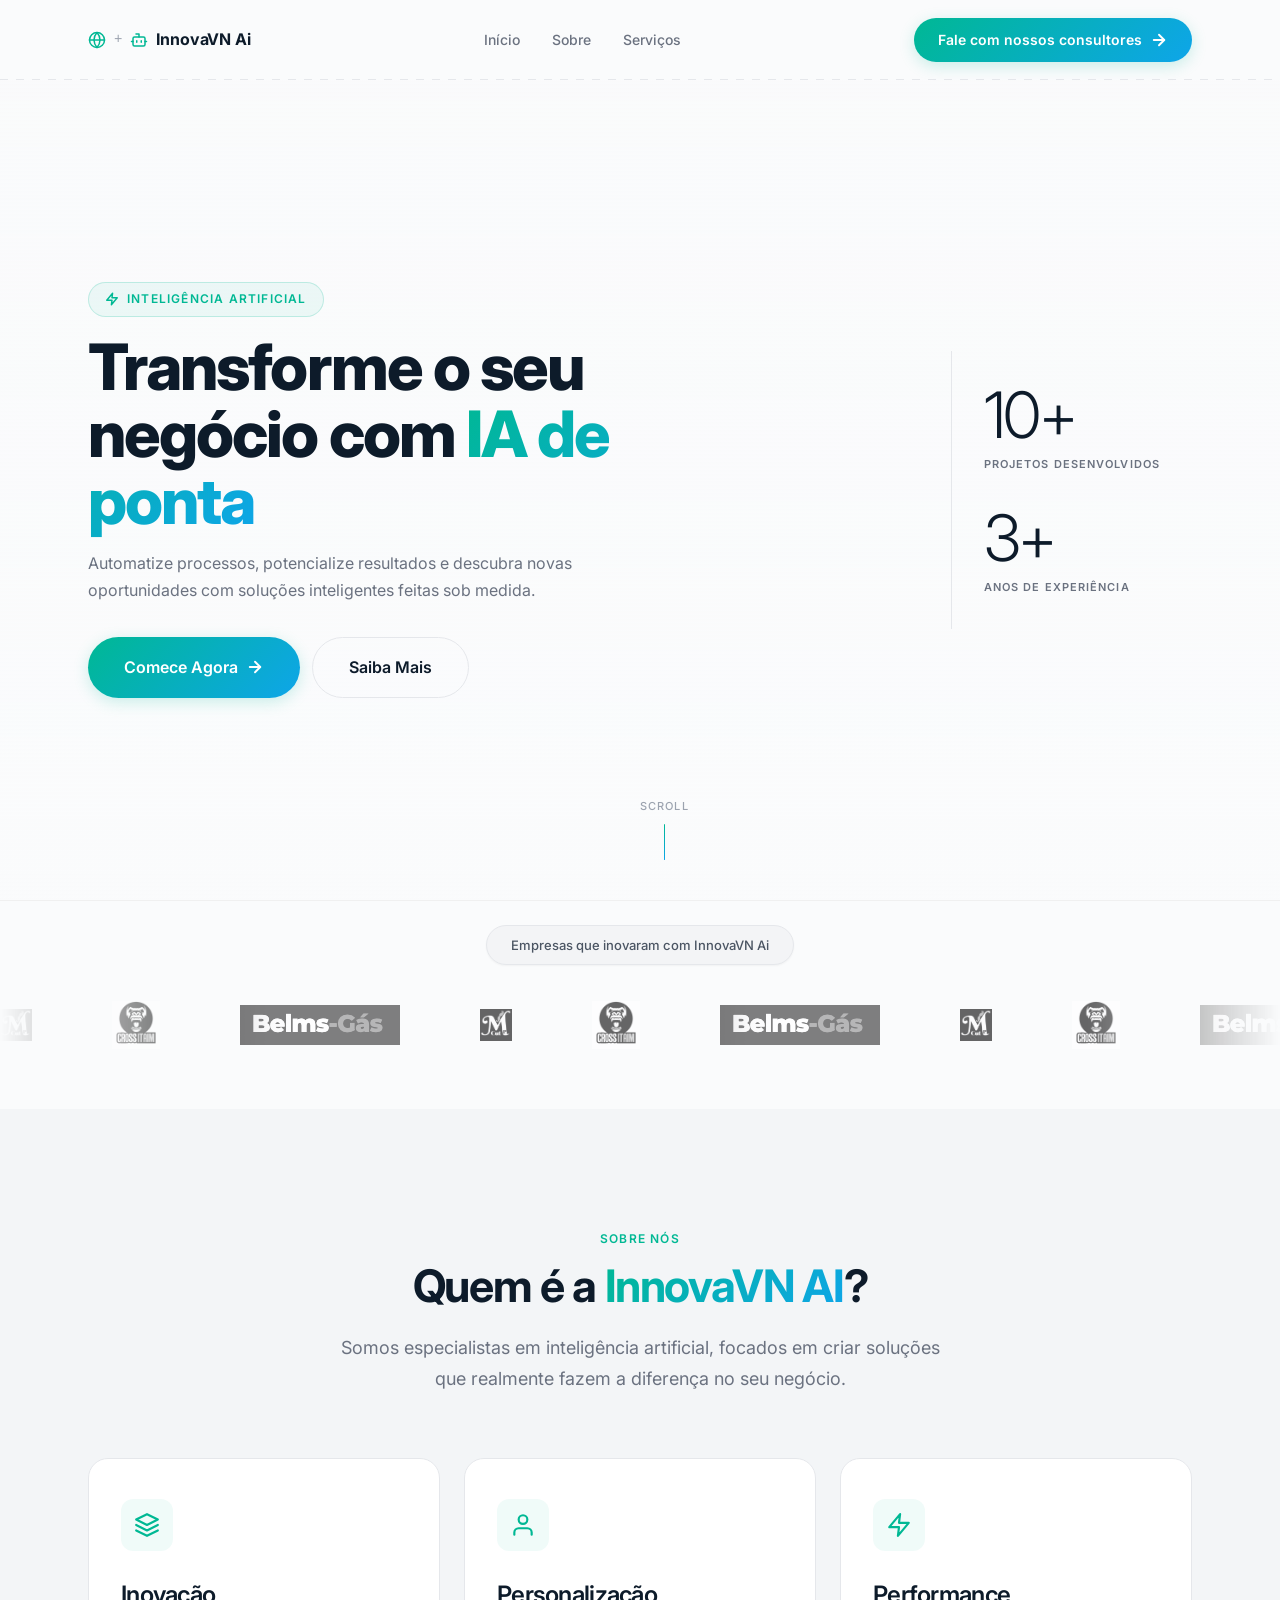
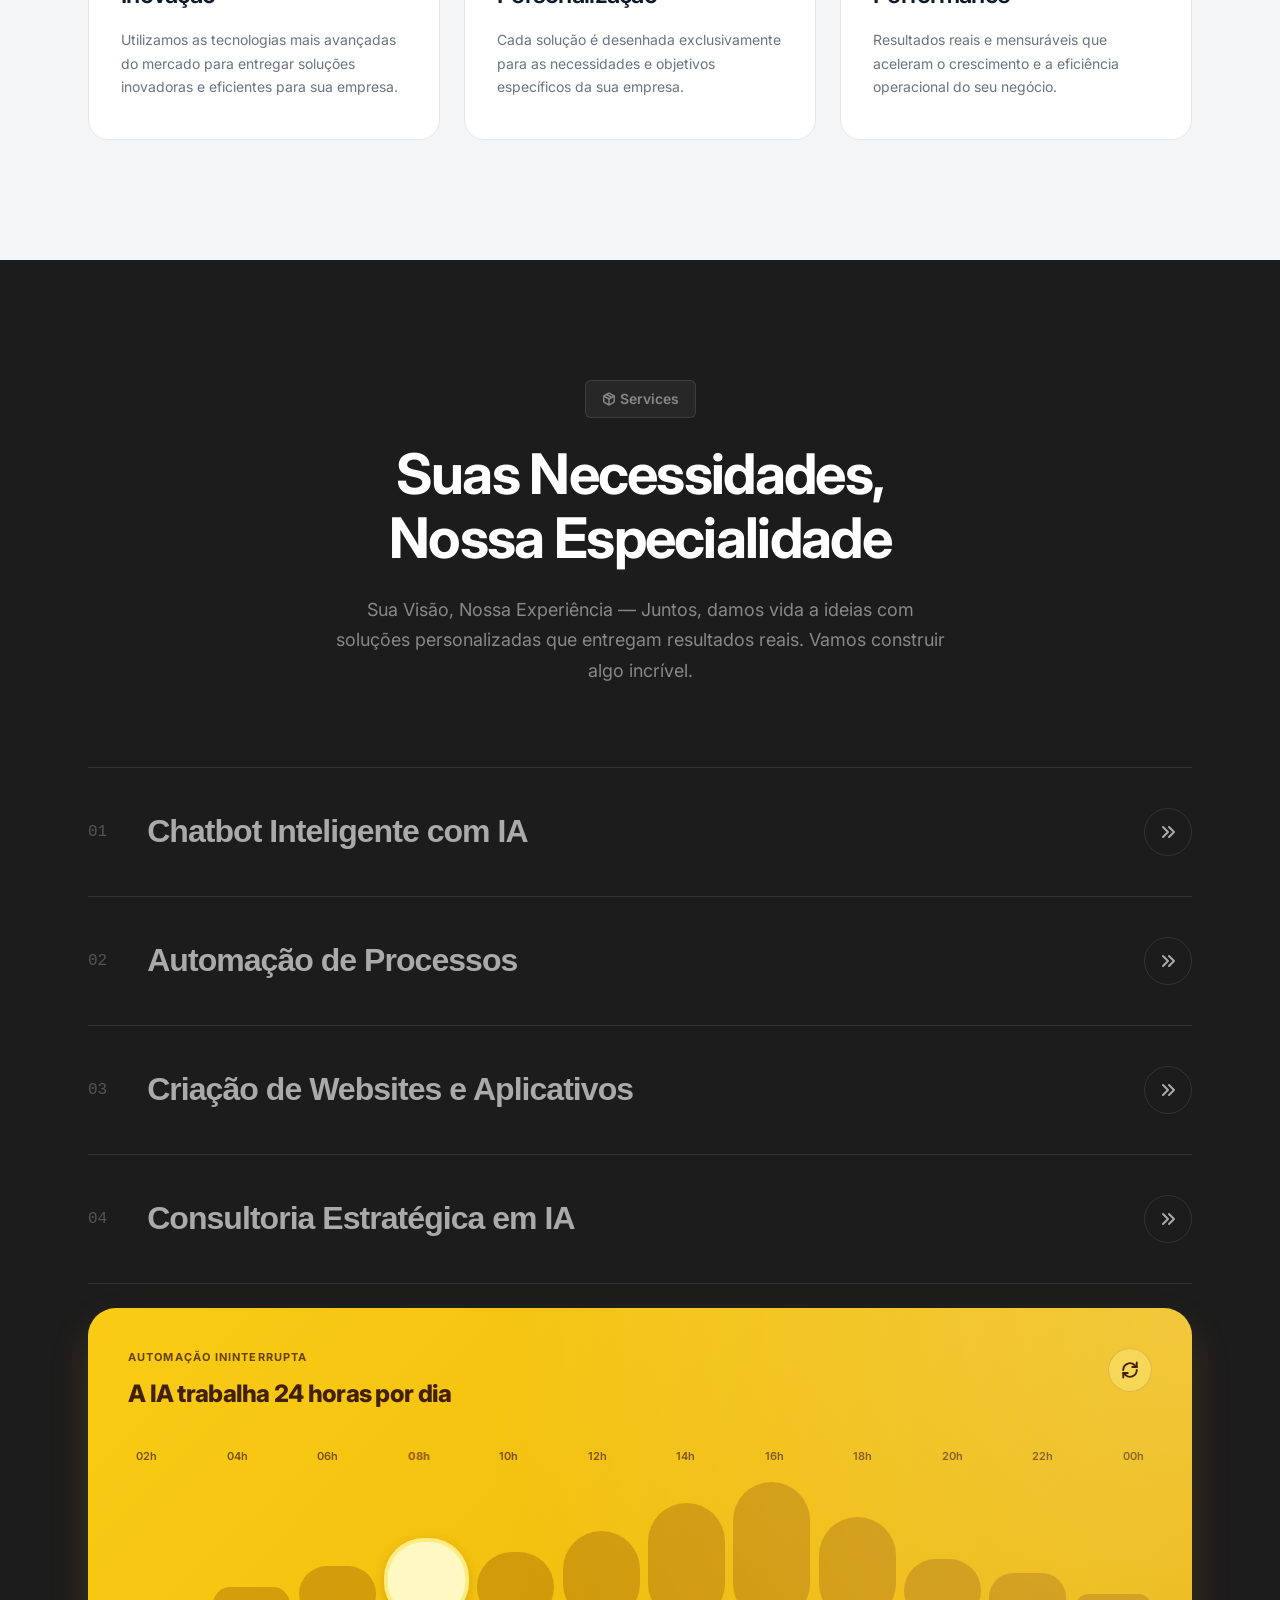
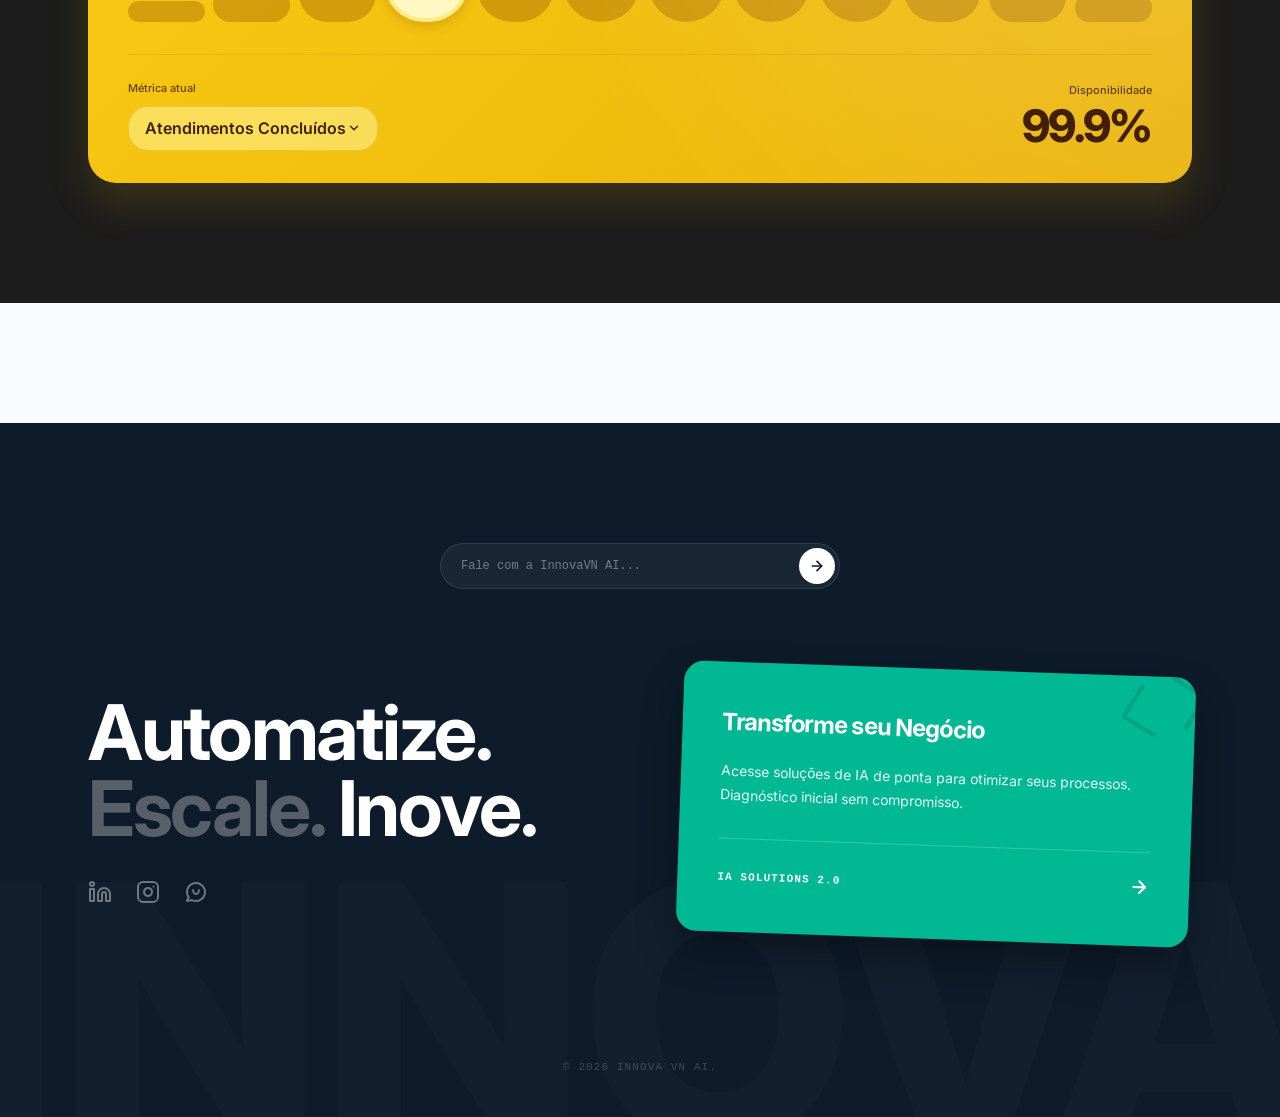
==== commit 0989482a: "update" ====
--- a/index.html
+++ b/index.html
@@ -49,7 +49,7 @@
         <li><a href="#about">Sobre</a></li>
         <li><a href="#services">Serviços</a></li>
       </ul>
-      <a href="#contact" class="btn btn--primary navbar__cta">
+      <a href="https://wa.me/5511970114045" class="btn btn--primary navbar__cta" target="_blank">
         Fale com nossos consultores
         <svg xmlns="http://www.w3.org/2000/svg" width="16" height="16" viewBox="0 0 24 24" fill="none"
           stroke="currentColor" stroke-width="2.5" stroke-linecap="round" stroke-linejoin="round">
@@ -91,7 +91,7 @@
           sob medida.
         </p>
         <div class="hero__actions animate-on-scroll" style="animation: fadeSlideIn 0.8s var(--ease-out) 0.6s both;">
-          <a href="#contact" class="btn btn--primary btn--lg">
+          <a href="https://wa.me/5511970114045" class="btn btn--primary btn--lg" target="_blank">
             Comece Agora
             <svg xmlns="http://www.w3.org/2000/svg" width="18" height="18" viewBox="0 0 24 24" fill="none"
               stroke="currentColor" stroke-width="2.5" stroke-linecap="round" stroke-linejoin="round">
@@ -124,7 +124,7 @@
   <!-- ===== LOGO CAROUSEL ===== -->
   <section class="logos">
     <div class="logos__badge-container">
-      <span class="logos__badge">Empresas que confiam na InnovaVN Ai</span>
+      <span class="logos__badge">Empresas que inovaram com InnovaVN Ai</span>
     </div>
     <div class="logos__wrapper">
       <div class="logos__track">
@@ -197,59 +197,159 @@
     </div>
   </section>
 
-  <!-- ===== SERVICES SECTION ===== -->
-  <section class="section services section--alt" id="services" style="position: relative; overflow: hidden;">
-    <!-- Background Watermark/GIF -->
-    <div class="hero__bg">
-      <img src="public/gif-nnovavn.gif" alt="InnovaVN AI — animação de inteligência artificial" class="hero__gif">
-      <div class="hero__overlay"></div>
-    </div>
-    <div class="container" style="position: relative; z-index: 1;">
-      <div class="section__header">
-        <span class="section__label animate-on-scroll"
-          style="animation: fadeSlideIn 0.7s var(--ease-out) 0s both;">Serviços</span>
-        <h2 class="section__title animate-on-scroll" style="animation: fadeSlideIn 0.7s var(--ease-out) 0.1s both;">O
-          que oferecemos</h2>
-        <p class="section__desc animate-on-scroll" style="animation: fadeSlideIn 0.7s var(--ease-out) 0.2s both;">
-          Soluções inteligentes para cada etapa do seu negócio.</p>
-      </div>
-      <div class="services__grid">
-        <div class="services__card animate-on-scroll" style="animation: fadeSlideIn 0.7s var(--ease-out) 0s both;">
-          <div class="services__card-number">01</div>
-          <h3>Chatbots Inteligentes</h3>
-          <p>Atendimento automatizado 24/7 com IA conversacional que entende e resolve as demandas dos seus clientes.
-          </p>
-        </div>
-        <div class="services__card animate-on-scroll" style="animation: fadeSlideIn 0.7s var(--ease-out) 0.1s both;">
-          <div class="services__card-number">02</div>
-          <h3>Automação de Processos</h3>
-          <p>Elimine tarefas repetitivas e otimize fluxos de trabalho com agentes de IA inteligentes e autônomos.</p>
-        </div>
-        <div class="services__card animate-on-scroll" style="animation: fadeSlideIn 0.7s var(--ease-out) 0.15s both;">
-          <div class="services__card-number">03</div>
-          <h3>Análise de Dados</h3>
-          <p>Transforme dados brutos em insights estratégicos com modelos de machine learning e dashboards interativos.
-          </p>
-        </div>
-        <div class="services__card animate-on-scroll" style="animation: fadeSlideIn 0.7s var(--ease-out) 0.2s both;">
-          <div class="services__card-number">04</div>
-          <h3>Consultoria em IA</h3>
-          <p>Planejamento estratégico e implementação de soluções de IA alinhadas aos objetivos do seu negócio.</p>
-        </div>
-        <div class="services__card animate-on-scroll" style="animation: fadeSlideIn 0.7s var(--ease-out) 0.25s both;">
-          <div class="services__card-number">05</div>
-          <h3>Criação de Sites</h3>
-          <p>Desenvolvimento de websites rápidos, modernos e otimizados para conversão e presença digital.</p>
-        </div>
-        <div class="services__card animate-on-scroll" style="animation: fadeSlideIn 0.7s var(--ease-out) 0.3s both;">
-          <div class="services__card-number">06</div>
-          <h3>Criação de Aplicativos</h3>
-          <p>Soluções mobile sob medida, conectando a sua marca diretamente às mãos dos seus clientes em iOS e Android.
-          </p>
-        </div>
-
-        <!-- 24/7 AI Dashboard Element -->
-        <div class="ai-dashboard animate-on-scroll" style="animation: fadeSlideIn 0.8s var(--ease-out) 0.3s both;">
+  <!-- ===== SERVICES SECTION (Accordion) ===== -->
+  <section class="section services services--dark" id="services">
+    <div class="container">
+      <div class="section__header section__header--center">
+        <span class="section__label animate-on-scroll" style="animation: fadeSlideIn 0.7s var(--ease-out) 0s both;">
+          <svg xmlns="http://www.w3.org/2000/svg" width="14" height="14" viewBox="0 0 24 24" fill="none" stroke="currentColor" stroke-width="2.5" stroke-linecap="round" stroke-linejoin="round" style="margin-right: 4px; vertical-align: middle;"><path d="m7.5 4.27 9 5.15"/><path d="M21 8a2 2 0 0 0-1-1.73l-7-4a2 2 0 0 0-2 0l-7 4A2 2 0 0 0 3 8v8a2 2 0 0 0 1 1.73l7 4a2 2 0 0 0 2 0l7-4A2 2 0 0 0 21 16Z"/><path d="m3.3 7 8.7 5 8.7-5"/><path d="M12 22V12"/></svg>
+          Services
+        </span>
+        <h2 class="section__title section__title--lg animate-on-scroll" style="animation: fadeSlideIn 0.7s var(--ease-out) 0.1s both;">Suas Necessidades, Nossa Especialidade</h2>
+        <p class="section__desc section__desc--sm animate-on-scroll" style="animation: fadeSlideIn 0.7s var(--ease-out) 0.2s both;">
+          Sua Visão, Nossa Experiência — Juntos, damos vida a ideias com soluções personalizadas que entregam resultados reais. Vamos construir algo incrível.
+        </p>
+      </div>
+
+      <div class="services__accordion">
+        <!-- Service 01 -->
+        <div class="accordion__item animate-on-scroll" data-delay="100" style="animation: fadeSlideIn 0.7s var(--ease-out) 0.3s both;">
+          <button class="accordion__header" aria-expanded="false">
+            <div class="accordion__number">01</div>
+            <h3 class="accordion__title">Chatbot Inteligente com IA</h3>
+            <div class="accordion__icon">
+              <svg xmlns="http://www.w3.org/2000/svg" width="24" height="24" viewBox="0 0 24 24" fill="none" stroke="currentColor" stroke-width="2" stroke-linecap="round" stroke-linejoin="round"><path d="M7 7l5 5-5 5"/><path d="M13 7l5 5-5 5"/></svg>
+            </div>
+          </button>
+          <div class="accordion__content">
+            <div class="accordion__inner">
+              <div class="accordion__grid">
+                <div class="accordion__info">
+                  <p class="accordion__text">Desenvolvemos assistentes virtuais avançados para WhatsApp e outros canais que atendem clientes 24 horas por dia, respondem dúvidas, qualificam leads, consultam informações do seu negócio e encaminham oportunidades prontas para o time de vendas.</p>
+                  <div class="accordion__badges">
+                    <span class="badge--tech">WhatsApp API</span>
+                    <span class="badge--tech">CRM Integration</span>
+                    <span class="badge--tech">AI Agents</span>
+                  </div>
+                </div>
+                <div class="accordion__benefits">
+                  <h4>Resultados:</h4>
+                  <ul>
+                    <li>Mais agilidade no atendimento</li>
+                    <li>Menos perda de oportunidades</li>
+                    <li>Aumento na conversão de vendas</li>
+                  </ul>
+                  <a href="https://wa.me/5511970114045" class="btn--link" target="_blank">Saiba Mais <svg xmlns="http://www.w3.org/2000/svg" width="16" height="16" viewBox="0 0 24 24" fill="none" stroke="currentColor" stroke-width="2.5" stroke-linecap="round" stroke-linejoin="round"><path d="M5 12h14"/><path d="m12 5 7 7-7 7"/></svg></a>
+                </div>
+              </div>
+            </div>
+          </div>
+        </div>
+
+        <!-- Service 02 -->
+        <div class="accordion__item animate-on-scroll" data-delay="200" style="animation: fadeSlideIn 0.7s var(--ease-out) 0.4s both;">
+          <button class="accordion__header" aria-expanded="false">
+            <div class="accordion__number">02</div>
+            <h3 class="accordion__title">Automação de Processos</h3>
+            <div class="accordion__icon">
+              <svg xmlns="http://www.w3.org/2000/svg" width="24" height="24" viewBox="0 0 24 24" fill="none" stroke="currentColor" stroke-width="2" stroke-linecap="round" stroke-linejoin="round"><path d="M7 7l5 5-5 5"/><path d="M13 7l5 5-5 5"/></svg>
+            </div>
+          </button>
+          <div class="accordion__content">
+            <div class="accordion__inner">
+              <div class="accordion__grid">
+                <div class="accordion__info">
+                  <p class="accordion__text">Identificamos tarefas repetitivas do seu negócio e automatizamos fluxos operacionais utilizando inteligência artificial e integrações entre sistemas.</p>
+                  <div class="accordion__badges">
+                    <span class="badge--tech">RPA</span>
+                    <span class="badge--tech">SaaS Integration</span>
+                    <span class="badge--tech">Efficiency</span>
+                  </div>
+                </div>
+                <div class="accordion__benefits">
+                  <h4>Impacto:</h4>
+                  <ul>
+                    <li>Redução de erros humanos</li>
+                    <li>Economia de tempo da equipe</li>
+                    <li>Mais eficiência e escala</li>
+                  </ul>
+                  <a href="https://wa.me/5511970114045" class="btn--link" target="_blank">Saiba Mais <svg xmlns="http://www.w3.org/2000/svg" width="16" height="16" viewBox="0 0 24 24" fill="none" stroke="currentColor" stroke-width="2.5" stroke-linecap="round" stroke-linejoin="round"><path d="M5 12h14"/><path d="m12 5 7 7-7 7"/></svg></a>
+                </div>
+              </div>
+            </div>
+          </div>
+        </div>
+
+        <!-- Service 03 -->
+        <div class="accordion__item animate-on-scroll" data-delay="300" style="animation: fadeSlideIn 0.7s var(--ease-out) 0.5s both;">
+          <button class="accordion__header" aria-expanded="false">
+            <div class="accordion__number">03</div>
+            <h3 class="accordion__title">Criação de Websites e Aplicativos</h3>
+            <div class="accordion__icon">
+              <svg xmlns="http://www.w3.org/2000/svg" width="24" height="24" viewBox="0 0 24 24" fill="none" stroke="currentColor" stroke-width="2" stroke-linecap="round" stroke-linejoin="round"><path d="M7 7l5 5-5 5"/><path d="M13 7l5 5-5 5"/></svg>
+            </div>
+          </button>
+          <div class="accordion__content">
+            <div class="accordion__inner">
+              <div class="accordion__grid">
+                <div class="accordion__info">
+                  <p class="accordion__text">Projetamos e desenvolvemos websites e aplicativos modernos, rápidos e orientados a resultados. Nossas soluções são pensadas para gerar autoridade digital e captar clientes.</p>
+                  <div class="accordion__badges">
+                    <span class="badge--tech">Authority</span>
+                    <span class="badge--tech">SEO Optimized</span>
+                    <span class="badge--tech">Modern UX</span>
+                  </div>
+                </div>
+                <div class="accordion__benefits">
+                  <h4>Diferencial:</h4>
+                  <ul>
+                    <li>Integração com IA</li>
+                    <li>Foco em conversão</li>
+                    <li>Experiência completa</li>
+                  </ul>
+                  <a href="https://wa.me/5511970114045" class="btn--link" target="_blank">Saiba Mais <svg xmlns="http://www.w3.org/2000/svg" width="16" height="16" viewBox="0 0 24 24" fill="none" stroke="currentColor" stroke-width="2.5" stroke-linecap="round" stroke-linejoin="round"><path d="M5 12h14"/><path d="m12 5 7 7-7 7"/></svg></a>
+                </div>
+              </div>
+            </div>
+          </div>
+        </div>
+
+        <!-- Service 04 -->
+        <div class="accordion__item animate-on-scroll" data-delay="400" style="animation: fadeSlideIn 0.7s var(--ease-out) 0.6s both;">
+          <button class="accordion__header" aria-expanded="false">
+            <div class="accordion__number">04</div>
+            <h3 class="accordion__title">Consultoria Estratégica em IA</h3>
+            <div class="accordion__icon">
+              <svg xmlns="http://www.w3.org/2000/svg" width="24" height="24" viewBox="0 0 24 24" fill="none" stroke="currentColor" stroke-width="2" stroke-linecap="round" stroke-linejoin="round"><path d="M7 7l5 5-5 5"/><path d="M13 7l5 5-5 5"/></svg>
+            </div>
+          </button>
+          <div class="accordion__content">
+            <div class="accordion__inner">
+              <div class="accordion__grid">
+                <div class="accordion__info">
+                  <p class="accordion__text">Ajudamos empresas a entender como aplicar inteligência artificial de forma prática no negócio. Mapeamos oportunidades e definimos estratégias de implementação.</p>
+                  <div class="accordion__badges">
+                    <span class="badge--tech">Strategic Roadmap</span>
+                    <span class="badge--tech">Tech Evolution</span>
+                  </div>
+                </div>
+                <div class="accordion__benefits">
+                  <h4>Vantagens:</h4>
+                  <ul>
+                    <li>Ganho real de produtividade</li>
+                    <li>Maior competitividade</li>
+                    <li>Mapeamento prático</li>
+                  </ul>
+                  <a href="https://wa.me/5511970114045" class="btn--link" target="_blank">Saiba Mais <svg xmlns="http://www.w3.org/2000/svg" width="16" height="16" viewBox="0 0 24 24" fill="none" stroke="currentColor" stroke-width="2.5" stroke-linecap="round" stroke-linejoin="round"><path d="M5 12h14"/><path d="m12 5 7 7-7 7"/></svg></a>
+                </div>
+              </div>
+            </div>
+          </div>
+        </div>
+      </div>
+
+
+      <div class="ai-dashboard animate-on-scroll" style="animation: fadeSlideIn 0.8s var(--ease-out) 0.8s both;">
           <div class="ai-dashboard__header">
             <div>
               <div class="ai-dashboard__label">Automação Ininterrupta</div>
@@ -353,11 +453,11 @@
                 <line x1="17.5" x2="17.51" y1="6.5" y2="6.5" />
               </svg>
             </a>
-            <a href="#" aria-label="Email">
+            <a href="https://wa.me/5511970114045" target="_blank" aria-label="WhatsApp">
               <svg xmlns="http://www.w3.org/2000/svg" width="24" height="24" viewBox="0 0 24 24" fill="none"
                 stroke="currentColor" stroke-width="2" stroke-linecap="round" stroke-linejoin="round">
-                <rect width="20" height="16" x="2" y="4" rx="2" />
-                <path d="m22 7-8.97 5.7a1.94 1.94 0 0 1-2.06 0L2 7" />
+                <path d="M3 21l1.65-3.8a9 9 0 1 1 3.4 2.9L3 21" />
+                <path d="M9 10c0 2.62 2 4.12 3 4.12s3-1.5 3-4.12" />
               </svg>
             </a>
           </div>
@@ -378,7 +478,7 @@
           </p>
           <div class="footer-dark__card-bottom">
             <span class="footer-dark__card-version">IA SOLUTIONS 2.0</span>
-            <a href="https://wa.me/" class="footer-dark__card-link" target="_blank" aria-label="Falar pelo WhatsApp">
+            <a href="https://wa.me/5511970114045" class="footer-dark__card-link" target="_blank" aria-label="Falar pelo WhatsApp">
               <svg xmlns="http://www.w3.org/2000/svg" width="20" height="20" viewBox="0 0 24 24" fill="none"
                 stroke="currentColor" stroke-width="2.5" stroke-linecap="round" stroke-linejoin="round">
                 <path d="M5 12h14" />
--- a/style.css
+++ b/style.css
@@ -879,94 +879,216 @@
   line-height: var(--lh-relaxed);
 }
 
-
 /* ============================
-   11. SERVICES SECTION
+   11. SERVICES SECTION (Premium Accordion)
    ============================ */
-.services {
-  padding: var(--space-30) 0;
-}
-
-.services .section__label {
-  color: var(--color-primary-light);
-}
-
-.services .section__title,
-.services .section__desc {
+.services--dark {
+  background-color: #1C1C1C;
   color: #FFFFFF;
-}
-
-.services__grid {
+  padding: 120px 0;
+}
+
+.services--dark .section__label {
+  color: #888888;
+  display: inline-flex;
+  align-items: center;
+  background: rgba(255, 255, 255, 0.05);
+  padding: 6px 16px;
+  border-radius: 6px;
+  border: 1px solid rgba(255, 255, 255, 0.1);
+  text-transform: capitalize;
+  letter-spacing: normal;
+  font-size: 14px;
+  margin-bottom: 24px;
+}
+
+.services--dark .section__title--lg {
+  font-size: clamp(32px, 5vw, 56px);
+  font-weight: 700;
+  margin-bottom: 24px;
+  color: #FFFFFF;
+}
+
+.services--dark .section__desc--sm {
+  font-size: 18px;
+  color: #888888;
+  max-width: 700px;
+  margin-bottom: 80px;
+}
+
+.services__accordion {
+  border-top: 1px solid rgba(255, 255, 255, 0.1);
+}
+
+.accordion__item {
+  border-bottom: 1px solid rgba(255, 255, 255, 0.1);
+}
+
+.accordion__header {
+  width: 100%;
+  display: flex;
+  align-items: center;
+  padding: 40px 0;
+  background: transparent;
+  border: none;
+  cursor: pointer;
+  text-align: left;
+  transition: all 0.4s var(--ease-smooth);
+}
+
+.accordion__number {
+  font-size: 16px;
+  font-family: var(--font-mono);
+  color: #555555;
+  margin-right: 40px;
+  font-weight: 500;
+}
+
+.accordion__title {
+  font-size: clamp(20px, 3vw, 32px);
+  font-weight: 600;
+  color: #AAAAAA;
+  flex: 1;
+  transition: color 0.4s var(--ease-smooth);
+}
+
+.accordion__icon {
+  width: 48px;
+  height: 48px;
+  border: 1px solid rgba(255, 255, 255, 0.1);
+  border-radius: 50%;
+  display: flex;
+  align-items: center;
+  justify-content: center;
+  color: #AAAAAA;
+  transition: all 0.4s var(--ease-smooth);
+}
+
+/* Hover & Active States */
+.accordion__item:hover .accordion__title,
+.accordion__item.active .accordion__title {
+  color: #FFFFFF;
+}
+
+.accordion__item:hover .accordion__icon {
+  border-color: rgba(255, 255, 255, 0.3);
+  color: #FFFFFF;
+}
+
+.accordion__item.active .accordion__icon {
+  background-color: #FFFFFF;
+  color: #000000;
+  transform: rotate(45deg);
+}
+
+.accordion__item.active .accordion__header {
+  padding-bottom: 20px;
+}
+
+/* Content Area */
+.accordion__content {
+  max-height: 0;
+  overflow: hidden;
+  transition: max-height 0.4s var(--ease-smooth), opacity 0.4s var(--ease-smooth);
+  opacity: 0;
+}
+
+.accordion__item.active .accordion__content {
+  max-height: 1000px; /* Large enough to fit content */
+  opacity: 1;
+}
+
+.accordion__inner {
+  padding-bottom: 40px;
+  padding-left: 60px; /* Align with title start */
+}
+
+.accordion__grid {
   display: grid;
-  grid-template-columns: repeat(auto-fit, minmax(280px, 1fr));
-  gap: var(--space-8);
-}
-
-.services__card {
-  background: var(--color-surface);
-  border: 1px solid var(--color-border);
-  border-radius: var(--radius-lg);
-  padding: var(--space-10) var(--space-8);
-  transition: all var(--duration-base) var(--ease-out);
-  position: relative;
-  overflow: hidden;
-}
-
-.services__card::before {
+  grid-template-columns: 1.5fr 1fr;
+  gap: 40px;
+}
+
+.accordion__text {
+  font-size: 18px;
+  color: #888888;
+  line-height: 1.6;
+  margin-bottom: 24px;
+}
+
+.accordion__badges {
+  display: flex;
+  flex-wrap: wrap;
+  gap: 12px;
+}
+
+.badge--tech {
+  font-size: 12px;
+  padding: 4px 12px;
+  background: rgba(255, 255, 255, 0.05);
+  border: 1px solid rgba(255, 255, 255, 0.1);
+  border-radius: 4px;
+  color: #AAAAAA;
+}
+
+.accordion__benefits h4 {
+  font-size: 14px;
+  text-transform: uppercase;
+  color: #555555;
+  margin-bottom: 16px;
+}
+
+.accordion__benefits ul {
+  margin-bottom: 24px;
+}
+
+.accordion__benefits li {
+  color: #888888;
+  margin-bottom: 10px;
+  display: flex;
+  align-items: center;
+}
+
+.accordion__benefits li::before {
   content: '';
-  position: absolute;
-  top: 0;
-  left: 0;
-  right: 0;
-  height: 3px;
-  background: var(--gradient-primary);
-  opacity: 0;
-  transition: opacity var(--duration-base) var(--ease-smooth);
-}
-
-.services__card:hover {
-  transform: translateY(-6px);
-  box-shadow: var(--shadow-lg);
-  border-color: var(--color-primary-border);
-}
-
-.services__card:hover::before {
-  opacity: 1;
-}
-
-.services__card-number {
-  font-size: var(--fs-h2);
-  font-weight: 800;
-  background: var(--gradient-primary);
-  -webkit-background-clip: text;
-  -webkit-text-fill-color: transparent;
-  background-clip: text;
-  opacity: 0.2;
-  line-height: 1;
-  margin-bottom: var(--space-5);
-}
-
-.services__card:hover .services__card-number {
-  opacity: 0.4;
-}
-
-.services__card h3 {
-  font-size: var(--fs-h3);
-  font-weight: 600;
-  margin-bottom: var(--space-3);
-}
-
-.services__card h3 {
-  font-size: var(--fs-h3);
-  font-weight: 600;
-  margin-bottom: var(--space-3);
-}
-
-.services__card p {
-  color: var(--color-text-muted);
-  font-size: var(--fs-body-sm);
-  line-height: var(--lh-relaxed);
-}
+  width: 4px;
+  height: 4px;
+  background-color: var(--color-primary);
+  border-radius: 50%;
+  margin-right: 12px;
+}
+
+.btn--link {
+  display: inline-flex;
+  align-items: center;
+  gap: 8px;
+  color: #FFFFFF;
+  font-weight: 500;
+  text-decoration: none;
+  font-size: 14px;
+  transition: opacity 0.3s ease;
+}
+
+.btn--link:hover {
+  opacity: 0.7;
+}
+
+/* Mobile Adjustments */
+@media (max-width: 768px) {
+  .accordion__grid {
+    grid-template-columns: 1fr;
+    gap: 30px;
+  }
+  
+  .accordion__inner {
+    padding-left: 0;
+  }
+  
+  .accordion__number {
+    margin-right: 20px;
+  }
+}
+
 
 /* ============================
    11.a. 24/7 AI DASHBOARD
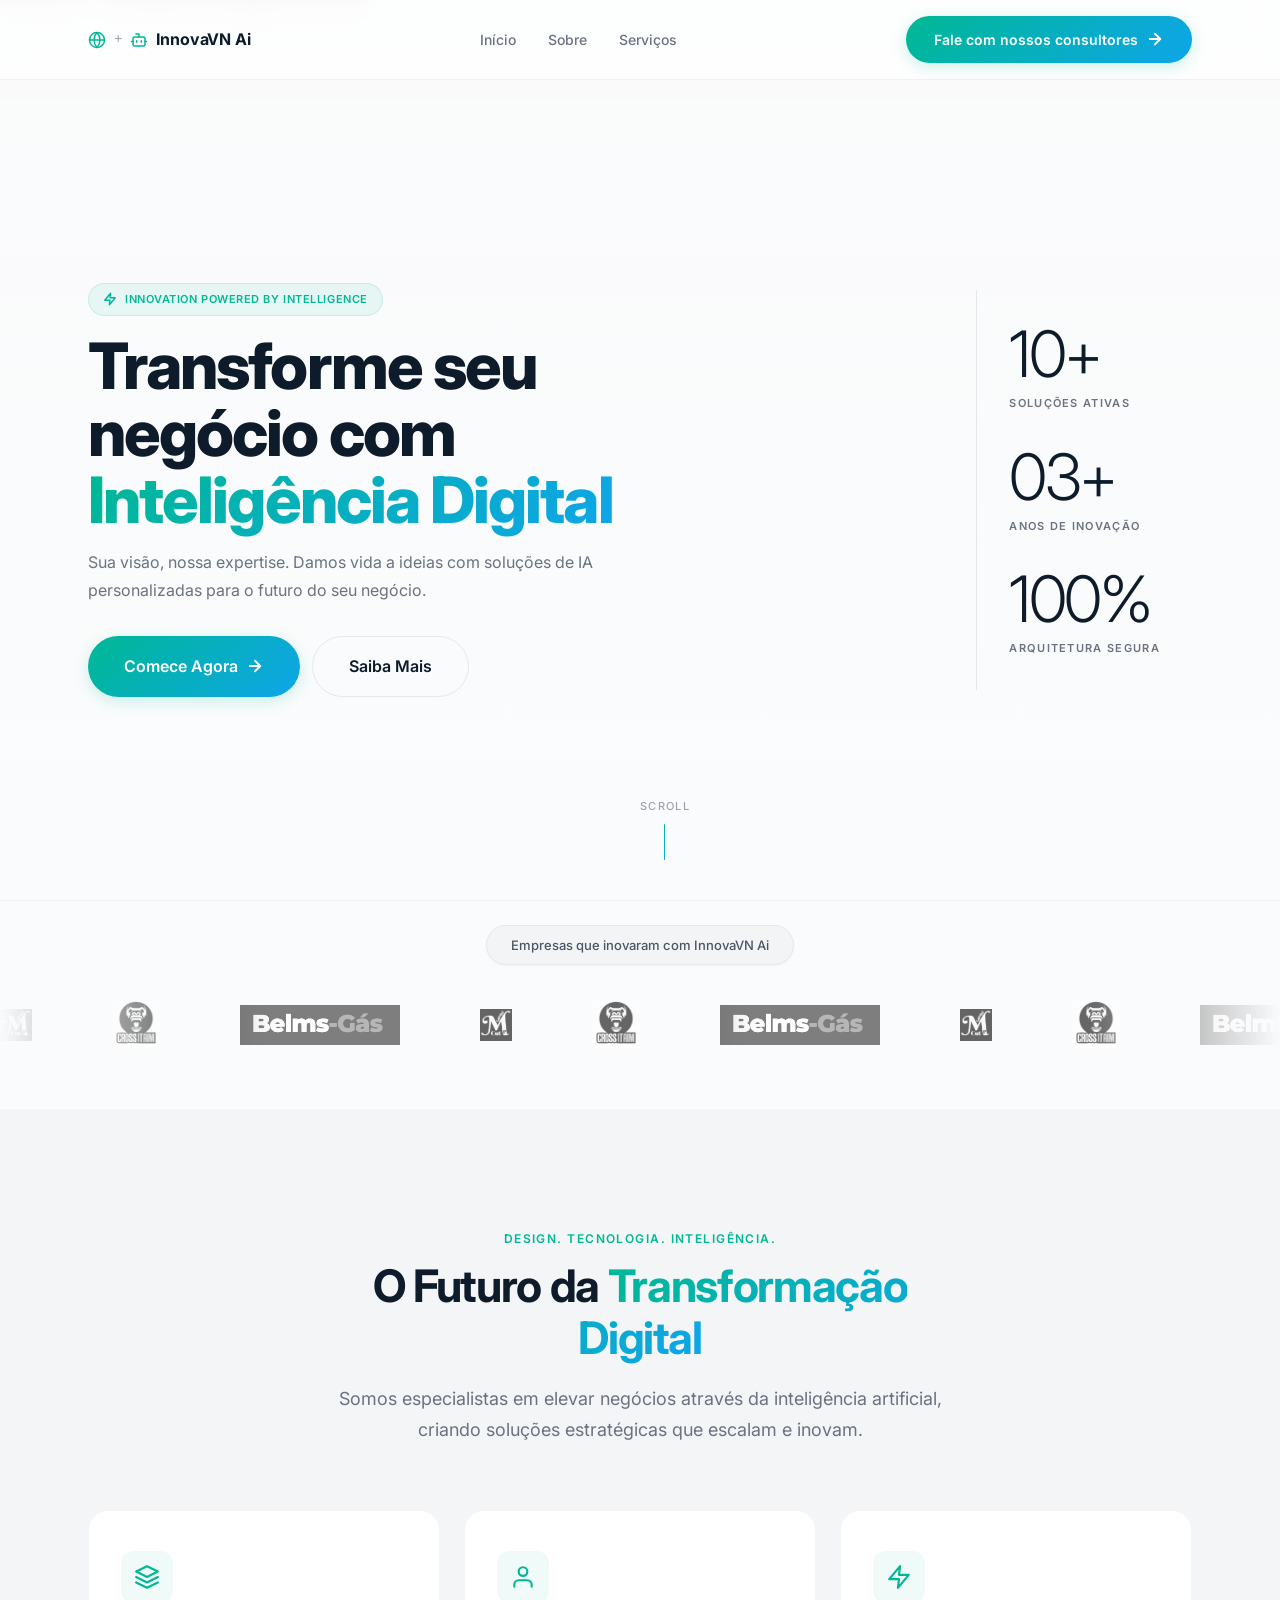
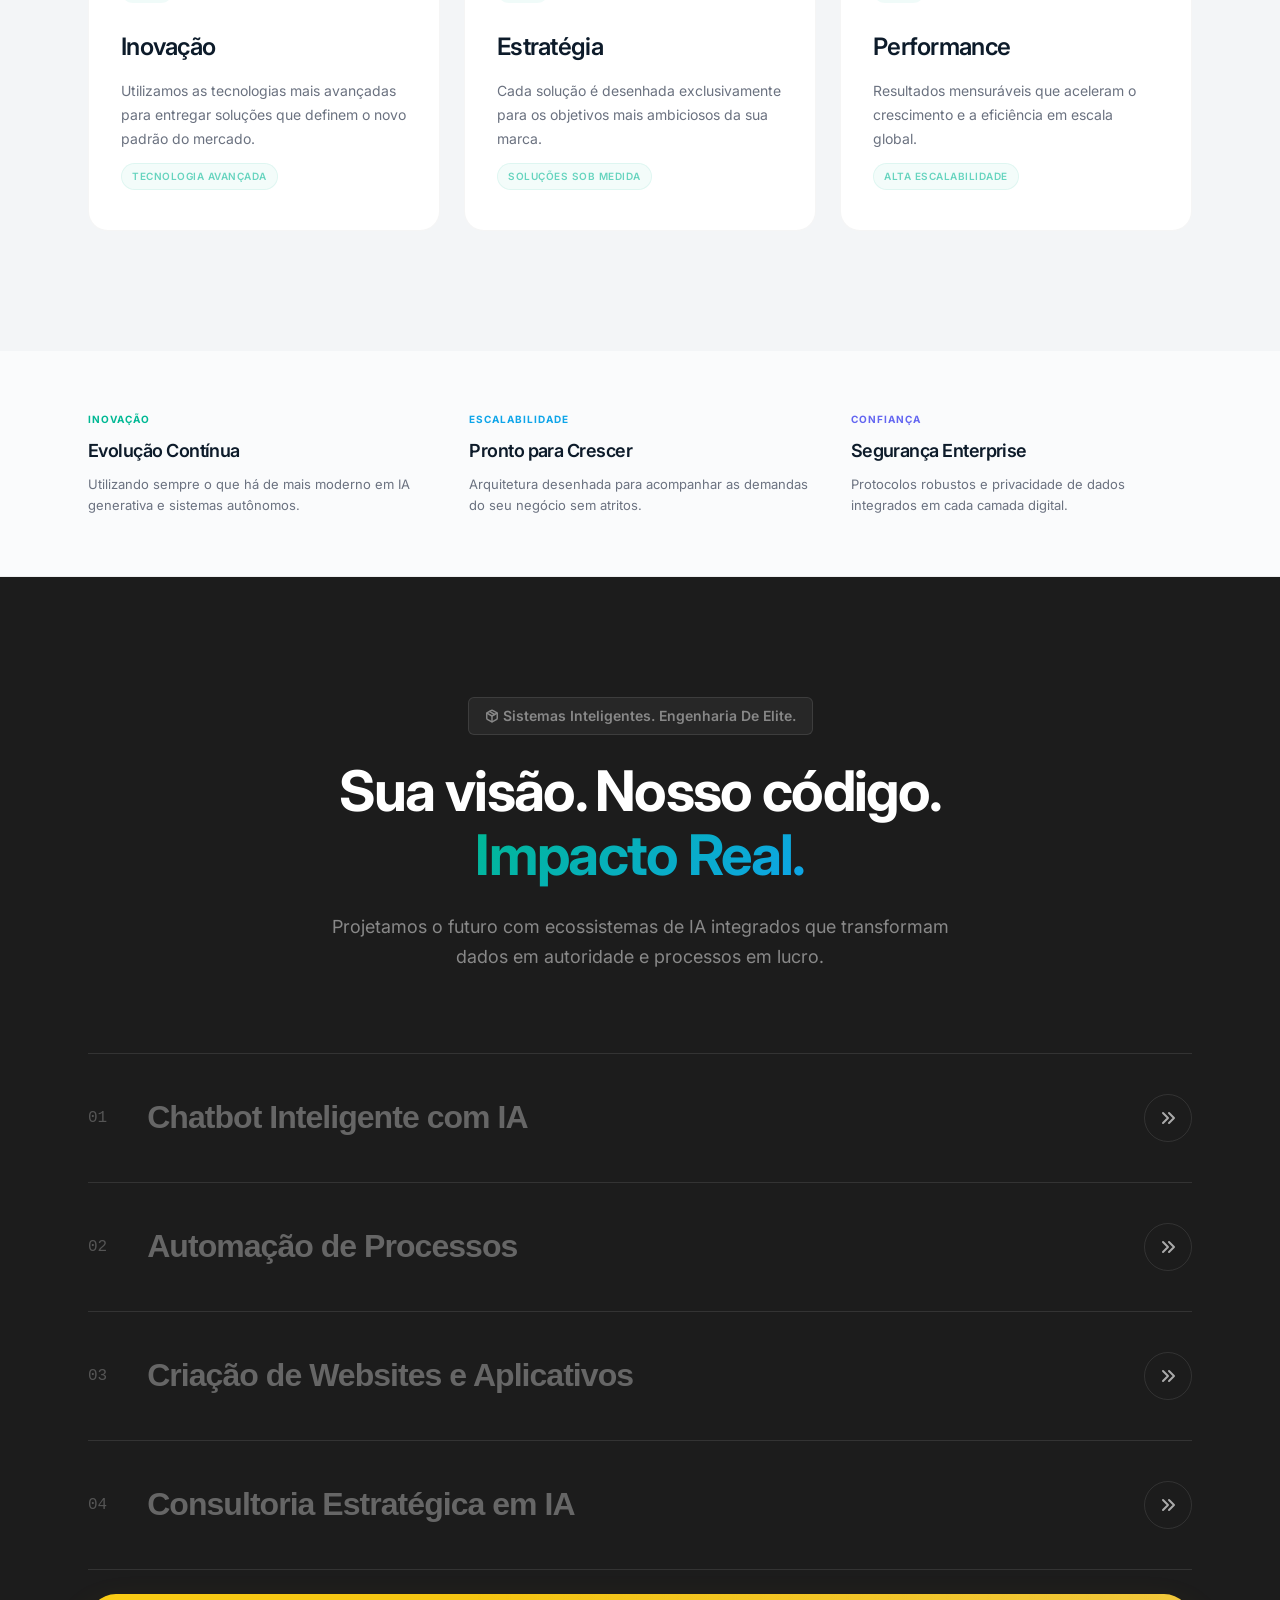
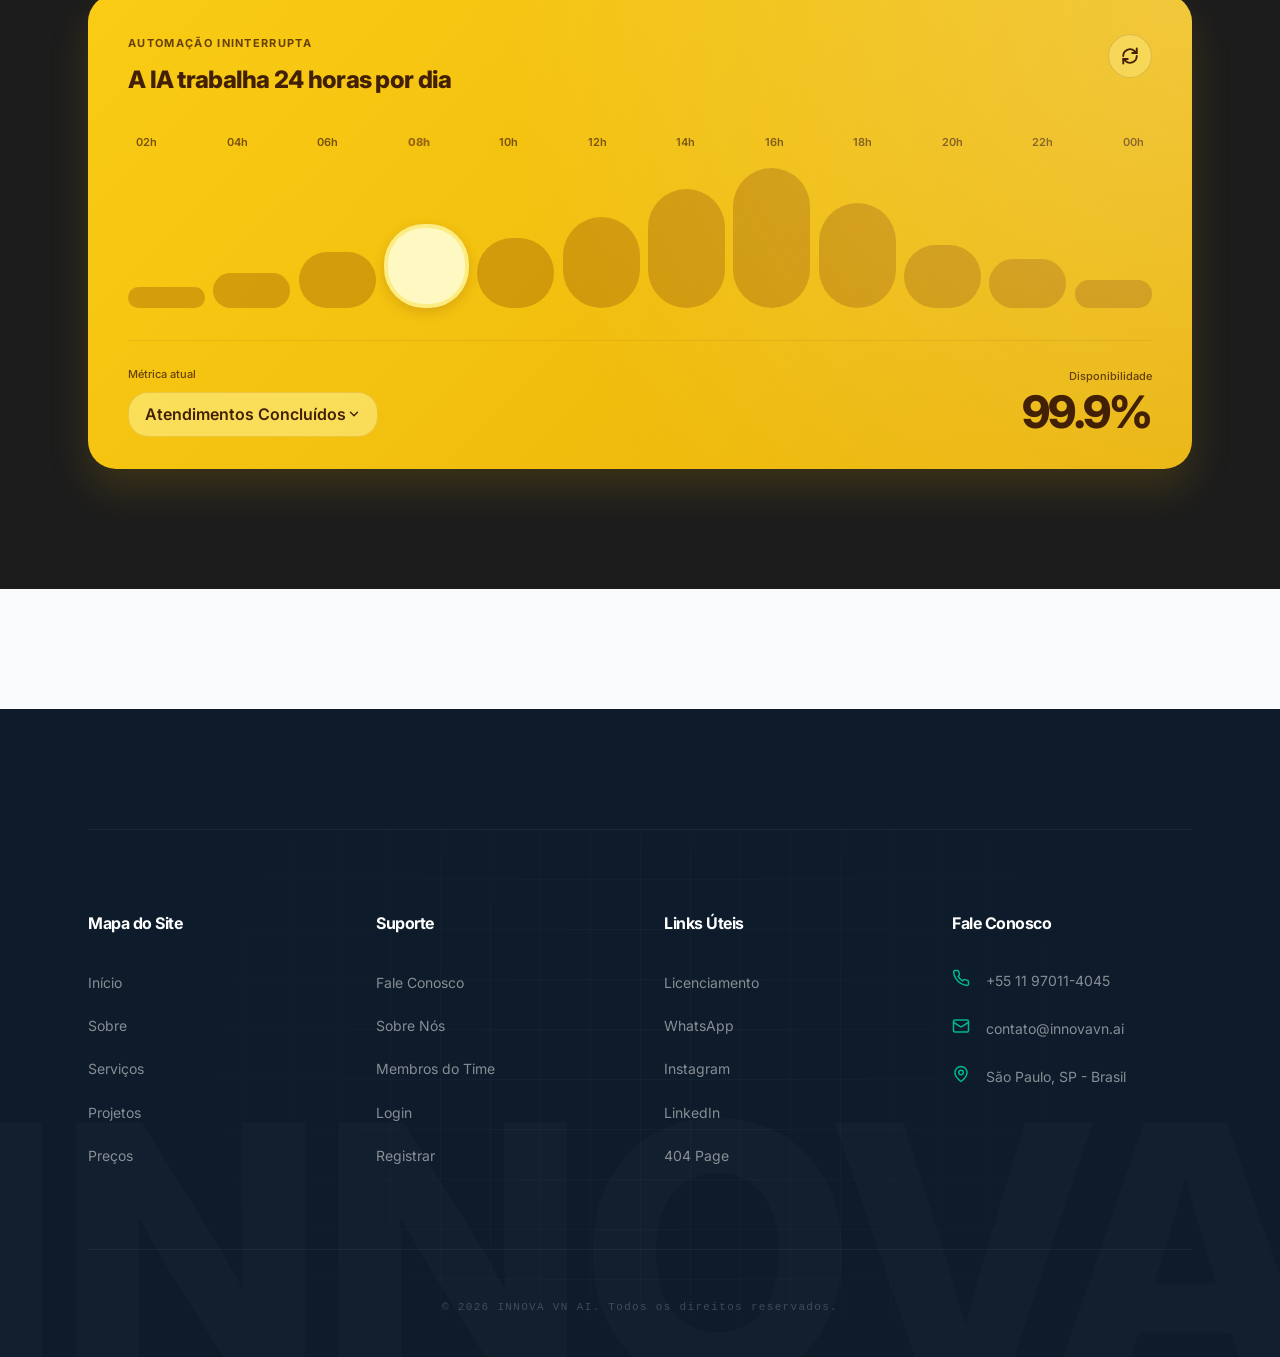
==== commit ffacd769: "update" ====
--- a/index.html
+++ b/index.html
@@ -81,14 +81,13 @@
             stroke="currentColor" stroke-width="2.5" stroke-linecap="round" stroke-linejoin="round">
             <polygon points="13 2 3 14 12 14 11 22 21 10 12 10 13 2" />
           </svg>
-          Inteligência Artificial
+          Innovation Powered by Intelligence
         </div>
         <h1 class="hero__title animate-on-scroll" style="animation: fadeSlideIn 0.8s var(--ease-out) 0.3s both;">
-          Transforme o seu negócio com <span class="text-gradient">IA de ponta</span>
+          Transforme seu negócio com <span class="text-gradient">Inteligência Digital</span>
         </h1>
         <p class="hero__subtitle animate-on-scroll" style="animation: fadeSlideIn 0.8s var(--ease-out) 0.45s both;">
-          Automatize processos, potencialize resultados e descubra novas oportunidades com soluções inteligentes feitas
-          sob medida.
+          Sua visão, nossa expertise. Damos vida a ideias com soluções de IA personalizadas para o futuro do seu negócio.
         </p>
         <div class="hero__actions animate-on-scroll" style="animation: fadeSlideIn 0.8s var(--ease-out) 0.6s both;">
           <a href="https://wa.me/5511970114045" class="btn btn--primary btn--lg" target="_blank">
@@ -107,11 +106,15 @@
       <div class="hero__metrics animate-on-scroll" style="animation: fadeSlideIn 0.8s var(--ease-out) 0.8s both;">
         <div class="hero__metric">
           <span class="hero__metric-value">10+</span>
-          <span class="hero__metric-label">Projetos Desenvolvidos</span>
+          <span class="hero__metric-label">Soluções Ativas</span>
         </div>
         <div class="hero__metric">
-          <span class="hero__metric-value">3+</span>
-          <span class="hero__metric-label">Anos de Experiência</span>
+          <span class="hero__metric-value">03+</span>
+          <span class="hero__metric-label">Anos de Inovação</span>
+        </div>
+        <div class="hero__metric">
+          <span class="hero__metric-value">100%</span>
+          <span class="hero__metric-label">Arquitetura Segura</span>
         </div>
       </div>
     </div>
@@ -151,12 +154,10 @@
     <div class="container">
       <div class="section__header">
         <span class="section__label animate-on-scroll"
-          style="animation: fadeSlideIn 0.7s var(--ease-out) 0s both;">Sobre nós</span>
-        <h2 class="section__title animate-on-scroll" style="animation: fadeSlideIn 0.7s var(--ease-out) 0.1s both;">Quem
-          é a <span class="text-gradient">InnovaVN AI</span>?</h2>
+          style="animation: fadeSlideIn 0.7s var(--ease-out) 0s both;">Design. Tecnologia. Inteligência.</span>
+        <h2 class="section__title animate-on-scroll" style="animation: fadeSlideIn 0.7s var(--ease-out) 0.1s both;">O Futuro da <span class="text-gradient">Transformação Digital</span></h2>
         <p class="section__desc animate-on-scroll" style="animation: fadeSlideIn 0.7s var(--ease-out) 0.2s both;">Somos
-          especialistas em inteligência artificial, focados em criar soluções que realmente fazem a diferença no seu
-          negócio.</p>
+          especialistas em elevar negócios através da inteligência artificial, criando soluções estratégicas que escalam e inovam.</p>
       </div>
       <div class="about__grid">
         <div class="about__card animate-on-scroll" style="animation: fadeSlideIn 0.7s var(--ease-out) 0s both;">
@@ -169,8 +170,8 @@
             </svg>
           </div>
           <h3>Inovação</h3>
-          <p>Utilizamos as tecnologias mais avançadas do mercado para entregar soluções inovadoras e eficientes para sua
-            empresa.</p>
+          <p>Utilizamos as tecnologias mais avançadas para entregar soluções que definem o novo padrão do mercado.</p>
+          <span class="badge badge--sm" style="margin-top: 12px; font-size: 10px; opacity: 0.6;">TECNOLOGIA AVANÇADA</span>
         </div>
         <div class="about__card animate-on-scroll" style="animation: fadeSlideIn 0.7s var(--ease-out) 0.1s both;">
           <div class="about__card-icon">
@@ -180,8 +181,9 @@
               <circle cx="12" cy="7" r="4" />
             </svg>
           </div>
-          <h3>Personalização</h3>
-          <p>Cada solução é desenhada exclusivamente para as necessidades e objetivos específicos da sua empresa.</p>
+          <h3>Estratégia</h3>
+          <p>Cada solução é desenhada exclusivamente para os objetivos mais ambiciosos da sua marca.</p>
+          <span class="badge badge--sm" style="margin-top: 12px; font-size: 10px; opacity: 0.6;">SOLUÇÕES SOB MEDIDA</span>
         </div>
         <div class="about__card animate-on-scroll" style="animation: fadeSlideIn 0.7s var(--ease-out) 0.2s both;">
           <div class="about__card-icon">
@@ -191,7 +193,31 @@
             </svg>
           </div>
           <h3>Performance</h3>
-          <p>Resultados reais e mensuráveis que aceleram o crescimento e a eficiência operacional do seu negócio.</p>
+          <p>Resultados mensuráveis que aceleram o crescimento e a eficiência em escala global.</p>
+          <span class="badge badge--sm" style="margin-top: 12px; font-size: 10px; opacity: 0.6;">ALTA ESCALABILIDADE</span>
+        </div>
+      </div>
+    </div>
+  </section>
+
+  <!-- ===== STRATEGIC HIGHLIGHTS ===== -->
+  <section class="section highlights" style="padding: 60px 0; border-bottom: 1px solid rgba(0,0,0,0.05);">
+    <div class="container">
+      <div class="highlights__grid" style="display: grid; grid-template-columns: repeat(3, 1fr); gap: 40px;">
+        <div class="highlight__item text-center">
+          <span style="display: block; font-size: 10px; font-weight: 700; color: var(--color-primary); margin-bottom: 8px; letter-spacing: 0.1em; text-transform: uppercase;">Inovação</span>
+          <h4 style="font-size: 18px; font-weight: 600; margin-bottom: 8px;">Evolução Contínua</h4>
+          <p style="font-size: 13px; color: var(--color-text-muted); line-height: 1.6;">Utilizando sempre o que há de mais moderno em IA generativa e sistemas autônomos.</p>
+        </div>
+        <div class="highlight__item text-center">
+          <span style="display: block; font-size: 10px; font-weight: 700; color: var(--color-accent); margin-bottom: 8px; letter-spacing: 0.1em; text-transform: uppercase;">Escalabilidade</span>
+          <h4 style="font-size: 18px; font-weight: 600; margin-bottom: 8px;">Pronto para Crescer</h4>
+          <p style="font-size: 13px; color: var(--color-text-muted); line-height: 1.6;">Arquitetura desenhada para acompanhar as demandas do seu negócio sem atritos.</p>
+        </div>
+        <div class="highlight__item text-center">
+          <span style="display: block; font-size: 10px; font-weight: 700; color: #6366F1; margin-bottom: 8px; letter-spacing: 0.1em; text-transform: uppercase;">Confiança</span>
+          <h4 style="font-size: 18px; font-weight: 600; margin-bottom: 8px;">Segurança Enterprise</h4>
+          <p style="font-size: 13px; color: var(--color-text-muted); line-height: 1.6;">Protocolos robustos e privacidade de dados integrados em cada camada digital.</p>
         </div>
       </div>
     </div>
@@ -203,11 +229,11 @@
       <div class="section__header section__header--center">
         <span class="section__label animate-on-scroll" style="animation: fadeSlideIn 0.7s var(--ease-out) 0s both;">
           <svg xmlns="http://www.w3.org/2000/svg" width="14" height="14" viewBox="0 0 24 24" fill="none" stroke="currentColor" stroke-width="2.5" stroke-linecap="round" stroke-linejoin="round" style="margin-right: 4px; vertical-align: middle;"><path d="m7.5 4.27 9 5.15"/><path d="M21 8a2 2 0 0 0-1-1.73l-7-4a2 2 0 0 0-2 0l-7 4A2 2 0 0 0 3 8v8a2 2 0 0 0 1 1.73l7 4a2 2 0 0 0 2 0l7-4A2 2 0 0 0 21 16Z"/><path d="m3.3 7 8.7 5 8.7-5"/><path d="M12 22V12"/></svg>
-          Services
+          Sistemas Inteligentes. Engenharia de Elite.
         </span>
-        <h2 class="section__title section__title--lg animate-on-scroll" style="animation: fadeSlideIn 0.7s var(--ease-out) 0.1s both;">Suas Necessidades, Nossa Especialidade</h2>
+        <h2 class="section__title section__title--lg animate-on-scroll" style="animation: fadeSlideIn 0.7s var(--ease-out) 0.1s both;">Sua visão. Nosso código. <span class="text-gradient">Impacto Real.</span></h2>
         <p class="section__desc section__desc--sm animate-on-scroll" style="animation: fadeSlideIn 0.7s var(--ease-out) 0.2s both;">
-          Sua Visão, Nossa Experiência — Juntos, damos vida a ideias com soluções personalizadas que entregam resultados reais. Vamos construir algo incrível.
+          Projetamos o futuro com ecossistemas de IA integrados que transformam dados em autoridade e processos em lucro.
         </p>
       </div>
 
@@ -230,6 +256,7 @@
                     <span class="badge--tech">WhatsApp API</span>
                     <span class="badge--tech">CRM Integration</span>
                     <span class="badge--tech">AI Agents</span>
+                    <span class="badge--tech" style="background: rgba(14, 165, 233, 0.1); color: #0EA5E9;">AUTOMAÇÃO 24/7</span>
                   </div>
                 </div>
                 <div class="accordion__benefits">
@@ -264,6 +291,7 @@
                     <span class="badge--tech">RPA</span>
                     <span class="badge--tech">SaaS Integration</span>
                     <span class="badge--tech">Efficiency</span>
+                    <span class="badge--tech" style="background: rgba(14, 165, 233, 0.1); color: #0EA5E9;">ALTA PERFORMANCE</span>
                   </div>
                 </div>
                 <div class="accordion__benefits">
@@ -410,90 +438,82 @@
     </div>
   </section>
 
-  <!-- ===== DARK FOOTER SECTION (Ref: design-system) ===== -->
-  <section class="footer-dark" id="contact">
-
-    <!-- Background Watermark -->
+  <!-- ===== DARK FOOTER SECTION (Multi-column) ===== -->
+  <footer class="footer-dark" id="contact">
     <div class="footer-dark__watermark">INNOVA</div>
 
     <div class="container footer-dark__inner">
-      <!-- Top Center: Waitlist Input -->
-      <div class="footer-dark__waitlist">
-        <input type="email" placeholder="Fale com a InnovaVN AI..." class="footer-dark__input">
-        <button class="footer-dark__submit" aria-label="Enviar">
-          <svg xmlns="http://www.w3.org/2000/svg" width="16" height="16" viewBox="0 0 24 24" fill="none"
-            stroke="currentColor" stroke-width="2.5" stroke-linecap="round" stroke-linejoin="round">
-            <path d="M5 12h14" />
-            <path d="m12 5 7 7-7 7" />
-          </svg>
-        </button>
-      </div>
+    <!-- Creative Visual Background -->
+    <div class="footer-dark__bg-visuals">
+      <div class="footer-dark__glow"></div>
+      <div class="footer-dark__grid-pattern"></div>
+    </div>
 
       <!-- Main Footer Content Grid -->
       <div class="footer-dark__grid">
-        <!-- Left: Big Text & Socials -->
-        <div class="footer-dark__left">
-          <h2 class="footer-dark__title">
-            Automatize. <span>Escale.</span> Inove.
-          </h2>
-          <div class="footer-dark__socials">
-            <a href="#" aria-label="LinkedIn">
-              <svg xmlns="http://www.w3.org/2000/svg" width="24" height="24" viewBox="0 0 24 24" fill="none"
-                stroke="currentColor" stroke-width="2" stroke-linecap="round" stroke-linejoin="round">
-                <path d="M16 8a6 6 0 0 1 6 6v7h-4v-7a2 2 0 0 0-2-2 2 2 0 0 0-2 2v7h-4v-7a6 6 0 0 1 6-6z" />
-                <rect width="4" height="12" x="2" y="9" />
-                <circle cx="4" cy="4" r="2" />
-              </svg>
-            </a>
-            <a href="#" aria-label="Instagram">
-              <svg xmlns="http://www.w3.org/2000/svg" width="24" height="24" viewBox="0 0 24 24" fill="none"
-                stroke="currentColor" stroke-width="2" stroke-linecap="round" stroke-linejoin="round">
-                <rect width="20" height="20" x="2" y="2" rx="5" ry="5" />
-                <path d="M16 11.37A4 4 0 1 1 12.63 8 4 4 0 0 1 16 11.37z" />
-                <line x1="17.5" x2="17.51" y1="6.5" y2="6.5" />
-              </svg>
-            </a>
-            <a href="https://wa.me/5511970114045" target="_blank" aria-label="WhatsApp">
-              <svg xmlns="http://www.w3.org/2000/svg" width="24" height="24" viewBox="0 0 24 24" fill="none"
-                stroke="currentColor" stroke-width="2" stroke-linecap="round" stroke-linejoin="round">
-                <path d="M3 21l1.65-3.8a9 9 0 1 1 3.4 2.9L3 21" />
-                <path d="M9 10c0 2.62 2 4.12 3 4.12s3-1.5 3-4.12" />
-              </svg>
-            </a>
-          </div>
-        </div>
-
-        <!-- Right: Prominent CTA Card -->
-        <div class="footer-dark__card">
-          <div class="footer-dark__card-bg-icon">
-            <svg xmlns="http://www.w3.org/2000/svg" width="100" height="100" viewBox="0 0 24 24" fill="none"
-              stroke="currentColor" stroke-width="1" stroke-linecap="round" stroke-linejoin="round">
-              <polyline points="16 18 22 12 16 6" />
-              <polyline points="8 6 2 12 8 18" />
-            </svg>
-          </div>
-          <h3 class="footer-dark__card-title">Transforme seu Negócio</h3>
-          <p class="footer-dark__card-desc">
-            Acesse soluções de IA de ponta para otimizar seus processos. Diagnóstico inicial sem compromisso.
-          </p>
-          <div class="footer-dark__card-bottom">
-            <span class="footer-dark__card-version">IA SOLUTIONS 2.0</span>
-            <a href="https://wa.me/5511970114045" class="footer-dark__card-link" target="_blank" aria-label="Falar pelo WhatsApp">
-              <svg xmlns="http://www.w3.org/2000/svg" width="20" height="20" viewBox="0 0 24 24" fill="none"
-                stroke="currentColor" stroke-width="2.5" stroke-linecap="round" stroke-linejoin="round">
-                <path d="M5 12h14" />
-                <path d="m12 5 7 7-7 7" />
-              </svg>
-            </a>
-          </div>
-        </div>
-      </div>
-
-      <div class="footer-dark__copyright">
-        &copy; 2026 INNOVA VN AI.
-      </div>
-    </div>
-  </section>
+        <!-- Column 1: Site Map -->
+        <div class="footer-dark__col">
+          <h3 class="footer-dark__col-title">Mapa do Site</h3>
+          <ul class="footer-dark__links">
+            <li><a href="#hero">Início</a></li>
+            <li><a href="#about">Sobre</a></li>
+            <li><a href="#services">Serviços</a></li>
+            <li><a href="#">Projetos</a></li>
+            <li><a href="#">Preços</a></li>
+          </ul>
+        </div>
+
+        <!-- Column 2: Support -->
+        <div class="footer-dark__col">
+          <h3 class="footer-dark__col-title">Suporte</h3>
+          <ul class="footer-dark__links">
+            <li><a href="https://wa.me/5511970114045" target="_blank">Fale Conosco</a></li>
+            <li><a href="#about">Sobre Nós</a></li>
+            <li><a href="#">Membros do Time</a></li>
+            <li><a href="#">Login</a></li>
+            <li><a href="#">Registrar</a></li>
+          </ul>
+        </div>
+
+        <!-- Column 3: Utilities/Legal -->
+        <div class="footer-dark__col">
+          <h3 class="footer-dark__col-title">Links Úteis</h3>
+          <ul class="footer-dark__links">
+            <li><a href="#">Licenciamento</a></li>
+            <li><a href="https://wa.me/5511970114045" target="_blank">WhatsApp</a></li>
+            <li><a href="#" target="_blank">Instagram</a></li>
+            <li><a href="#" target="_blank">LinkedIn</a></li>
+            <li><a href="#">404 Page</a></li>
+          </ul>
+        </div>
+
+        <!-- Column 4: Contact Us -->
+        <div class="footer-dark__col">
+          <h3 class="footer-dark__col-title">Fale Conosco</h3>
+          <ul class="footer-dark__contact">
+            <li>
+              <svg xmlns="http://www.w3.org/2000/svg" width="18" height="18" viewBox="0 0 24 24" fill="none" stroke="currentColor" stroke-width="2" stroke-linecap="round" stroke-linejoin="round"><path d="M22 16.92v3a2 2 0 0 1-2.18 2 19.79 19.79 0 0 1-8.63-3.07 19.5 19.5 0 0 1-6-6 19.79 19.79 0 0 1-3.07-8.67A2 2 0 0 1 4.11 2h3a2 2 0 0 1 2 1.72 12.84 12.84 0 0 0 .7 2.81 2 2 0 0 1-.45 2.11L8.09 9.91a16 16 0 0 0 6 6l1.27-1.27a2 2 0 0 1 2.11-.45 12.84 12.84 0 0 0 2.81.7A2 2 0 0 1 22 16.92z"/></svg>
+              <a href="https://wa.me/5511970114045" target="_blank">+55 11 97011-4045</a>
+            </li>
+            <li>
+              <svg xmlns="http://www.w3.org/2000/svg" width="18" height="18" viewBox="0 0 24 24" fill="none" stroke="currentColor" stroke-width="2" stroke-linecap="round" stroke-linejoin="round"><rect width="20" height="16" x="2" y="4" rx="2"/><path d="m22 7-8.97 5.7a1.94 1.94 0 0 1-2.06 0L2 7"/></svg>
+              <a href="mailto:contato@innovavn.ai">contato@innovavn.ai</a>
+            </li>
+            <li>
+              <svg xmlns="http://www.w3.org/2000/svg" width="18" height="18" viewBox="0 0 24 24" fill="none" stroke="currentColor" stroke-width="2" stroke-linecap="round" stroke-linejoin="round"><path d="M20 10c0 6-8 12-8 12s-8-6-8-12a8 8 0 0 1 16 0Z"/><circle cx="12" cy="10" r="3"/></svg>
+              <span>São Paulo, SP - Brasil</span>
+            </li>
+          </ul>
+        </div>
+      </div>
+
+      <div class="footer-dark__bottom">
+        <div class="footer-dark__copyright">
+          &copy; 2026 INNOVA VN AI. Todos os direitos reservados.
+        </div>
+      </div>
+    </div>
+  </footer>
 
   <script src="script.js"></script>
 </body>
--- a/style.css
+++ b/style.css
@@ -60,10 +60,11 @@
   --lh-normal: 1.4;
   --lh-relaxed: 1.7;
 
+  --tracking-tighter: -0.05em;
   --tracking-tight: -0.03em;
-  --tracking-normal: 0;
+  --tracking-normal: 0.01em;
   --tracking-wide: 0.06em;
-  --tracking-widest: 0.1em;
+  --tracking-widest: 0.12em;
 
   /* ── Spacing ── */
   --space-1: 4px;
@@ -290,15 +291,22 @@
   display: inline-flex;
   align-items: center;
   gap: var(--space-2);
-  font-size: var(--fs-label);
+  padding: 6px 14px;
+  background: rgba(0, 184, 148, 0.08);
+  border: 1px solid rgba(0, 184, 148, 0.15);
+  border-radius: var(--radius-pill);
+  color: var(--color-primary);
+  font-size: var(--fs-xs);
   font-weight: 600;
-  color: var(--color-primary);
-  background: var(--color-primary-bg);
-  border: 1px solid var(--color-primary-border);
-  border-radius: var(--radius-pill);
-  padding: 6px 16px;
-  letter-spacing: var(--tracking-widest);
   text-transform: uppercase;
+  letter-spacing: 0.05em;
+  backdrop-filter: blur(4px);
+  -webkit-backdrop-filter: blur(4px);
+}
+
+.badge--sm {
+  padding: 4px 10px;
+  font-size: 10px;
 }
 
 
@@ -312,29 +320,17 @@
   width: 100%;
   height: var(--navbar-height);
   z-index: 1000;
-  transition: all var(--duration-base) var(--ease-smooth);
-  background: var(--color-bg);
-}
-
-.navbar::after {
-  content: '';
-  position: absolute;
-  bottom: 0;
-  left: 0;
-  width: 100%;
-  height: 1px;
-  background-image: repeating-linear-gradient(to right, var(--color-border) 0, var(--color-border) 8px, transparent 8px, transparent 16px);
+  transition: all 0.4s var(--ease-out);
+  background: rgba(255, 255, 255, 0.7);
+  backdrop-filter: blur(12px);
+  -webkit-backdrop-filter: blur(12px);
+  border-bottom: 1px solid rgba(0, 0, 0, 0.05);
 }
 
 .navbar.scrolled {
-  background: rgba(255, 255, 255, 0.85);
-  backdrop-filter: blur(15px);
-  -webkit-backdrop-filter: blur(15px);
-  box-shadow: var(--shadow-sm);
-}
-
-.navbar.scrolled::after {
-  opacity: 0.5;
+  background: rgba(255, 255, 255, 0.9);
+  border-bottom-color: rgba(0, 0, 0, 0.1);
+  box-shadow: 0 4px 20px rgba(0, 0, 0, 0.03);
 }
 
 .navbar__inner {
@@ -391,7 +387,16 @@
 
 .navbar__cta {
   font-size: var(--fs-body-sm);
-  padding: 10px 24px;
+  padding: 12px 28px;
+  position: relative;
+  overflow: hidden;
+  animation: anchorGlow 3s infinite;
+}
+
+@keyframes anchorGlow {
+  0% { box-shadow: 0 0 0 0 rgba(0, 184, 148, 0.2); }
+  50% { box-shadow: 0 0 20px 4px rgba(0, 184, 148, 0.1); }
+  100% { box-shadow: 0 0 0 0 rgba(0, 184, 148, 0.2); }
 }
 
 .btn--dark {
@@ -838,16 +843,34 @@
 
 .about__card {
   background: var(--color-surface);
-  border: 1px solid var(--color-border);
+  border: 1px solid rgba(0, 0, 0, 0.04);
   border-radius: var(--radius-lg);
   padding: var(--space-10) var(--space-8);
-  transition: all var(--duration-base) var(--ease-out);
+  transition: all 0.5s var(--ease-out);
+  position: relative;
+  overflow: hidden;
+}
+
+.about__card::before {
+  content: '';
+  position: absolute;
+  top: 0;
+  left: 0;
+  width: 100%;
+  height: 2px;
+  background: var(--gradient-primary);
+  opacity: 0;
+  transition: opacity 0.4s var(--ease-out);
 }
 
 .about__card:hover {
-  transform: translateY(-6px);
-  box-shadow: var(--shadow-lg);
-  border-color: var(--color-primary-border);
+  transform: translateY(-8px);
+  box-shadow: 0 20px 40px rgba(0, 0, 0, 0.04), 0 1px 3px rgba(0, 0, 0, 0.02);
+  border-color: rgba(0, 0, 0, 0.08);
+}
+
+.about__card:hover::before {
+  opacity: 1;
 }
 
 .about__card-icon {
@@ -947,9 +970,9 @@
 .accordion__title {
   font-size: clamp(20px, 3vw, 32px);
   font-weight: 600;
-  color: #AAAAAA;
+  color: #666666;
   flex: 1;
-  transition: color 0.4s var(--ease-smooth);
+  transition: all 0.5s var(--ease-out);
 }
 
 .accordion__icon {
@@ -1372,158 +1395,107 @@
   z-index: 1;
 }
 
-/* Top Waitlist Input */
-.footer-dark__waitlist {
-  display: flex;
-  align-items: center;
-  max-width: 400px;
-  margin: 0 auto var(--space-20);
-  background: rgba(255, 255, 255, 0.05);
-  border: 1px solid rgba(255, 255, 255, 0.1);
-  border-radius: var(--radius-pill);
-  padding: 4px 4px 4px 20px;
-  transition: border-color var(--duration-base) var(--ease-out);
-}
-
-.footer-dark__waitlist:focus-within {
-  border-color: rgba(255, 255, 255, 0.3);
-}
-
-.footer-dark__input {
-  flex: 1;
-  background: transparent;
-  border: none;
-  outline: none;
-  color: #fff;
-  font-family: var(--font-mono);
-  font-size: var(--fs-label);
-}
-
-.footer-dark__input::placeholder {
-  color: rgba(255, 255, 255, 0.4);
-}
-
-.footer-dark__submit {
-  width: 36px;
-  height: 36px;
-  border-radius: 50%;
-  background: #fff;
-  color: var(--color-secondary);
-  border: none;
-  display: flex;
-  align-items: center;
-  justify-content: center;
-  cursor: pointer;
-  transition: transform var(--duration-base) var(--ease-out);
-}
-
-.footer-dark__submit:hover {
-  transform: scale(1.05);
+/* Footer Visuals */
+.footer-dark__bg-visuals {
+  position: absolute;
+  top: 0;
+  left: 0;
+  width: 100%;
+  height: 100%;
+  overflow: hidden;
+  pointer-events: none;
+  z-index: 0;
+}
+
+.footer-dark__glow {
+  position: absolute;
+  top: -50%;
+  left: -20%;
+  width: 140%;
+  height: 140%;
+  background: radial-gradient(circle at 30% 30%, rgba(var(--color-primary-rgb), 0.08) 0%, transparent 60%);
+  filter: blur(80px);
+}
+
+.footer-dark__grid-pattern {
+  position: absolute;
+  inset: 0;
+  background-image: linear-gradient(rgba(255, 255, 255, 0.03) 1px, transparent 1px),
+    linear-gradient(90deg, rgba(255, 255, 255, 0.03) 1px, transparent 1px);
+  background-size: 50px 50px;
+  mask-image: radial-gradient(circle at 50% 50%, black, transparent 80%);
+  -webkit-mask-image: radial-gradient(circle at 50% 50%, black, transparent 80%);
 }
 
 /* Main Grid */
 .footer-dark__grid {
   display: grid;
-  grid-template-columns: 1fr 1fr;
-  gap: var(--space-20);
-  align-items: center;
-  margin-bottom: var(--space-30);
-}
-
-/* Left: Big Text */
-.footer-dark__title {
-  font-size: clamp(3rem, 6vw, 5.5rem);
-  font-weight: 700;
-  line-height: 1;
-  color: #fff;
-  letter-spacing: var(--tracking-tight);
-  margin-bottom: var(--space-8);
-}
-
-.footer-dark__title span {
-  color: rgba(255, 255, 255, 0.3);
-}
-
-.footer-dark__socials {
-  display: flex;
-  gap: var(--space-6);
-}
-
-.footer-dark__socials a {
-  color: rgba(255, 255, 255, 0.4);
-  transition: color var(--duration-base) var(--ease-out);
-}
-
-.footer-dark__socials a:hover {
-  color: #fff;
-}
-
-/* Right: Prominent Card */
-.footer-dark__card {
-  background: var(--color-primary);
-  border-radius: var(--radius-lg);
-  padding: var(--space-10);
-  position: relative;
-  overflow: hidden;
-  color: #fff;
-  transform: rotate(2deg);
-  transition: transform 0.5s var(--ease-out);
-  box-shadow: 0 20px 40px rgba(0, 0, 0, 0.3);
-}
-
-.footer-dark__card:hover {
-  transform: rotate(0deg) translateY(-10px);
-}
-
-.footer-dark__card-bg-icon {
-  position: absolute;
-  right: -20px;
-  top: -20px;
-  opacity: 0.1;
-  color: #000;
-  transform: rotate(-15deg);
-}
-
-.footer-dark__card-title {
-  font-size: var(--fs-h3);
+  grid-template-columns: repeat(4, 1fr);
+  gap: var(--space-12);
+  margin-bottom: var(--space-20);
+  border-top: 1px solid rgba(255, 255, 255, 0.05);
+  padding-top: var(--space-20);
+}
+
+.footer-dark__col-title {
+  font-size: var(--fs-body);
   font-weight: 700;
   color: #fff;
-  margin-bottom: var(--space-4);
-  position: relative;
-  z-index: 1;
-}
-
-.footer-dark__card-desc {
+  margin-bottom: var(--space-8);
+}
+
+.footer-dark__links {
+  list-style: none;
+  display: flex;
+  flex-direction: column;
+  gap: var(--space-4);
+}
+
+.footer-dark__links a {
+  color: rgba(255, 255, 255, 0.5);
+  text-decoration: none;
   font-size: var(--fs-body-sm);
-  color: rgba(255, 255, 255, 0.9);
-  margin-bottom: var(--space-8);
-  position: relative;
-  z-index: 1;
-}
-
-.footer-dark__card-bottom {
-  display: flex;
-  align-items: center;
-  justify-content: space-between;
-  border-top: 1px solid rgba(255, 255, 255, 0.2);
-  padding-top: var(--space-6);
-  position: relative;
-  z-index: 1;
-}
-
-.footer-dark__card-version {
-  font-family: var(--font-mono);
-  font-size: var(--fs-xs);
-  font-weight: 600;
-  letter-spacing: var(--tracking-widest);
-}
-
-.footer-dark__card-link {
+  transition: all var(--duration-base) var(--ease-out);
+  display: inline-block;
+}
+
+.footer-dark__links a:hover {
   color: #fff;
-}
-
-.footer-dark__card-link:hover {
-  color: var(--color-secondary);
+  transform: translateX(5px);
+}
+
+.footer-dark__contact {
+  list-style: none;
+  display: flex;
+  flex-direction: column;
+  gap: var(--space-6);
+}
+
+.footer-dark__contact li {
+  display: flex;
+  align-items: flex-start;
+  gap: var(--space-4);
+  color: rgba(255, 255, 255, 0.5);
+  font-size: var(--fs-body-sm);
+}
+
+.footer-dark__contact svg {
+  color: var(--color-primary);
+  flex-shrink: 0;
+}
+
+.footer-dark__contact a {
+  color: inherit;
+  text-decoration: none;
+  transition: color var(--duration-base) var(--ease-out);
+}
+
+/* Bottom area */
+.footer-dark__bottom {
+  border-top: 1px solid rgba(255, 255, 255, 0.05);
+  padding-top: var(--space-12);
+  margin-top: var(--space-12);
+  text-align: center;
 }
 
 /* Copyright */
@@ -1739,6 +1711,12 @@
     font-size: 35vw;
     bottom: 20px;
   }
+
+  .highlights__grid {
+    grid-template-columns: 1fr !important;
+    gap: 30px !important;
+    text-align: center;
+  }
 }
 
 @media (max-width: 480px) {
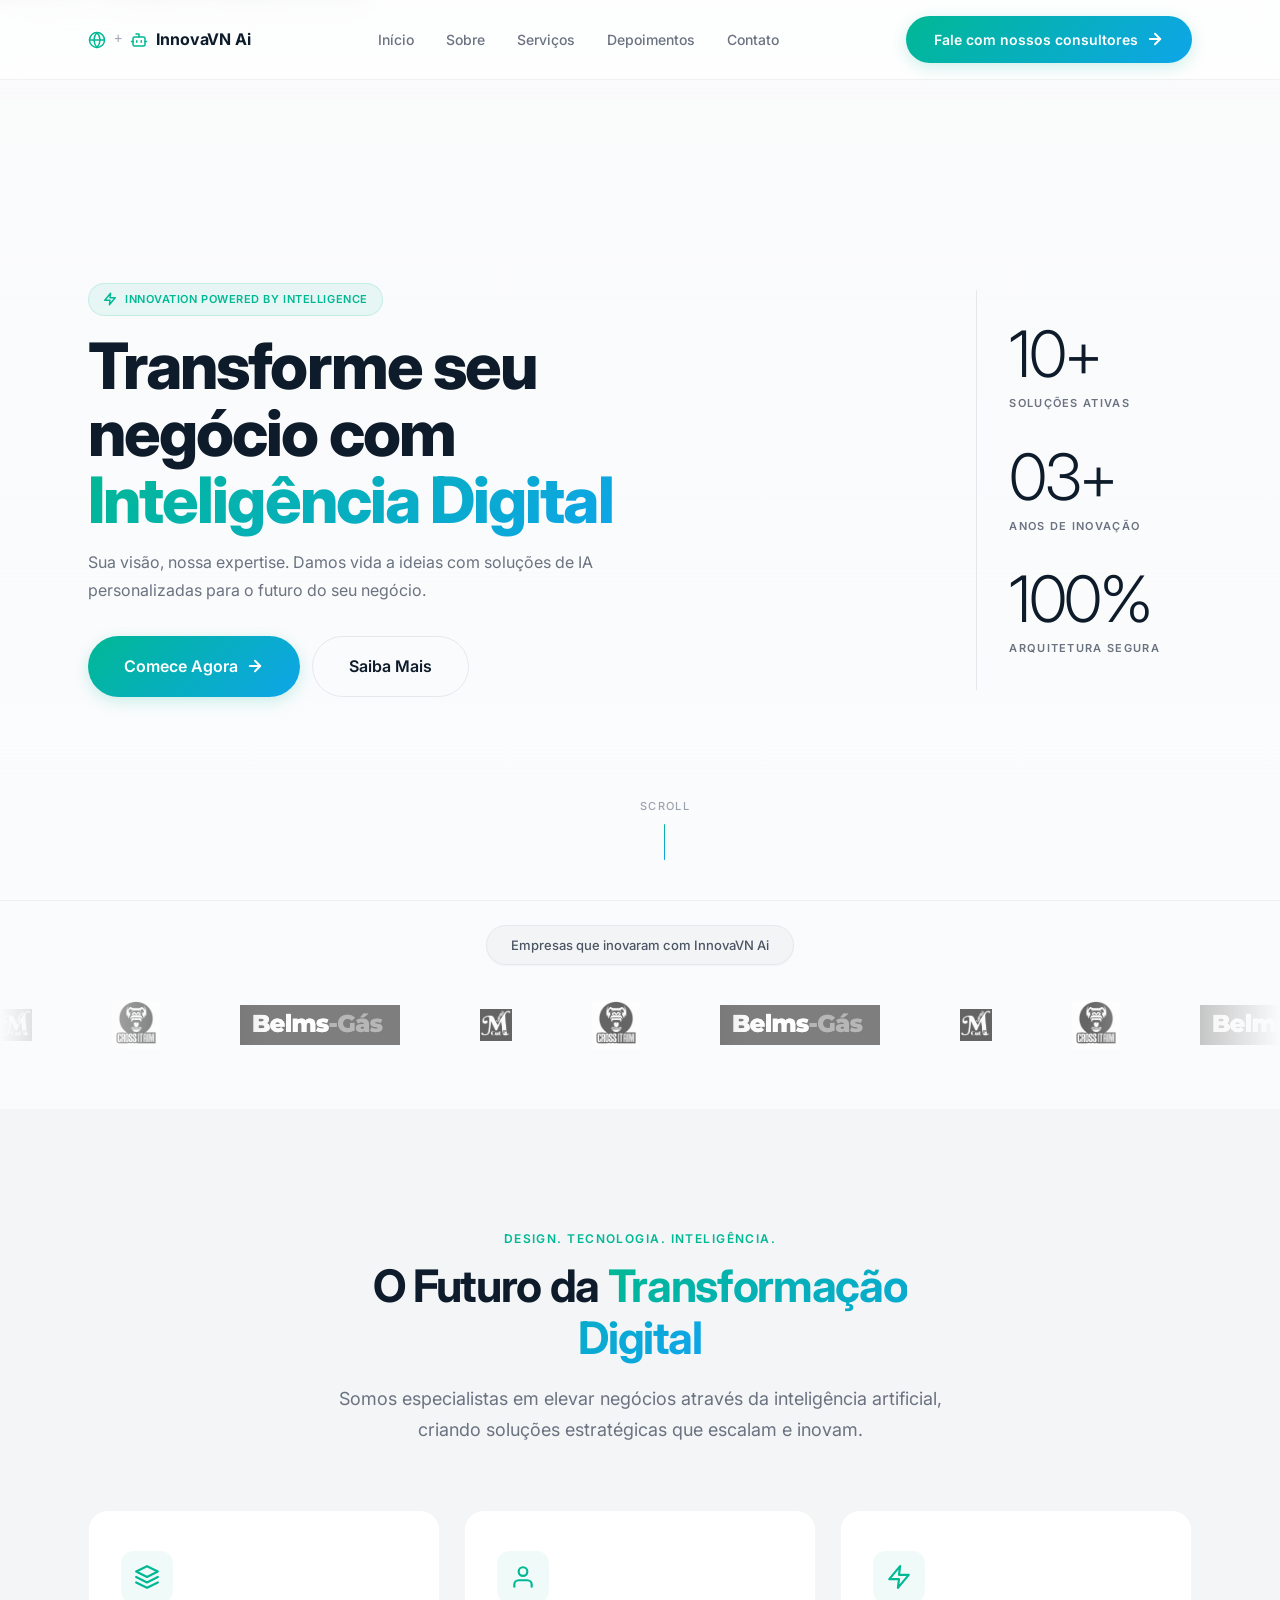
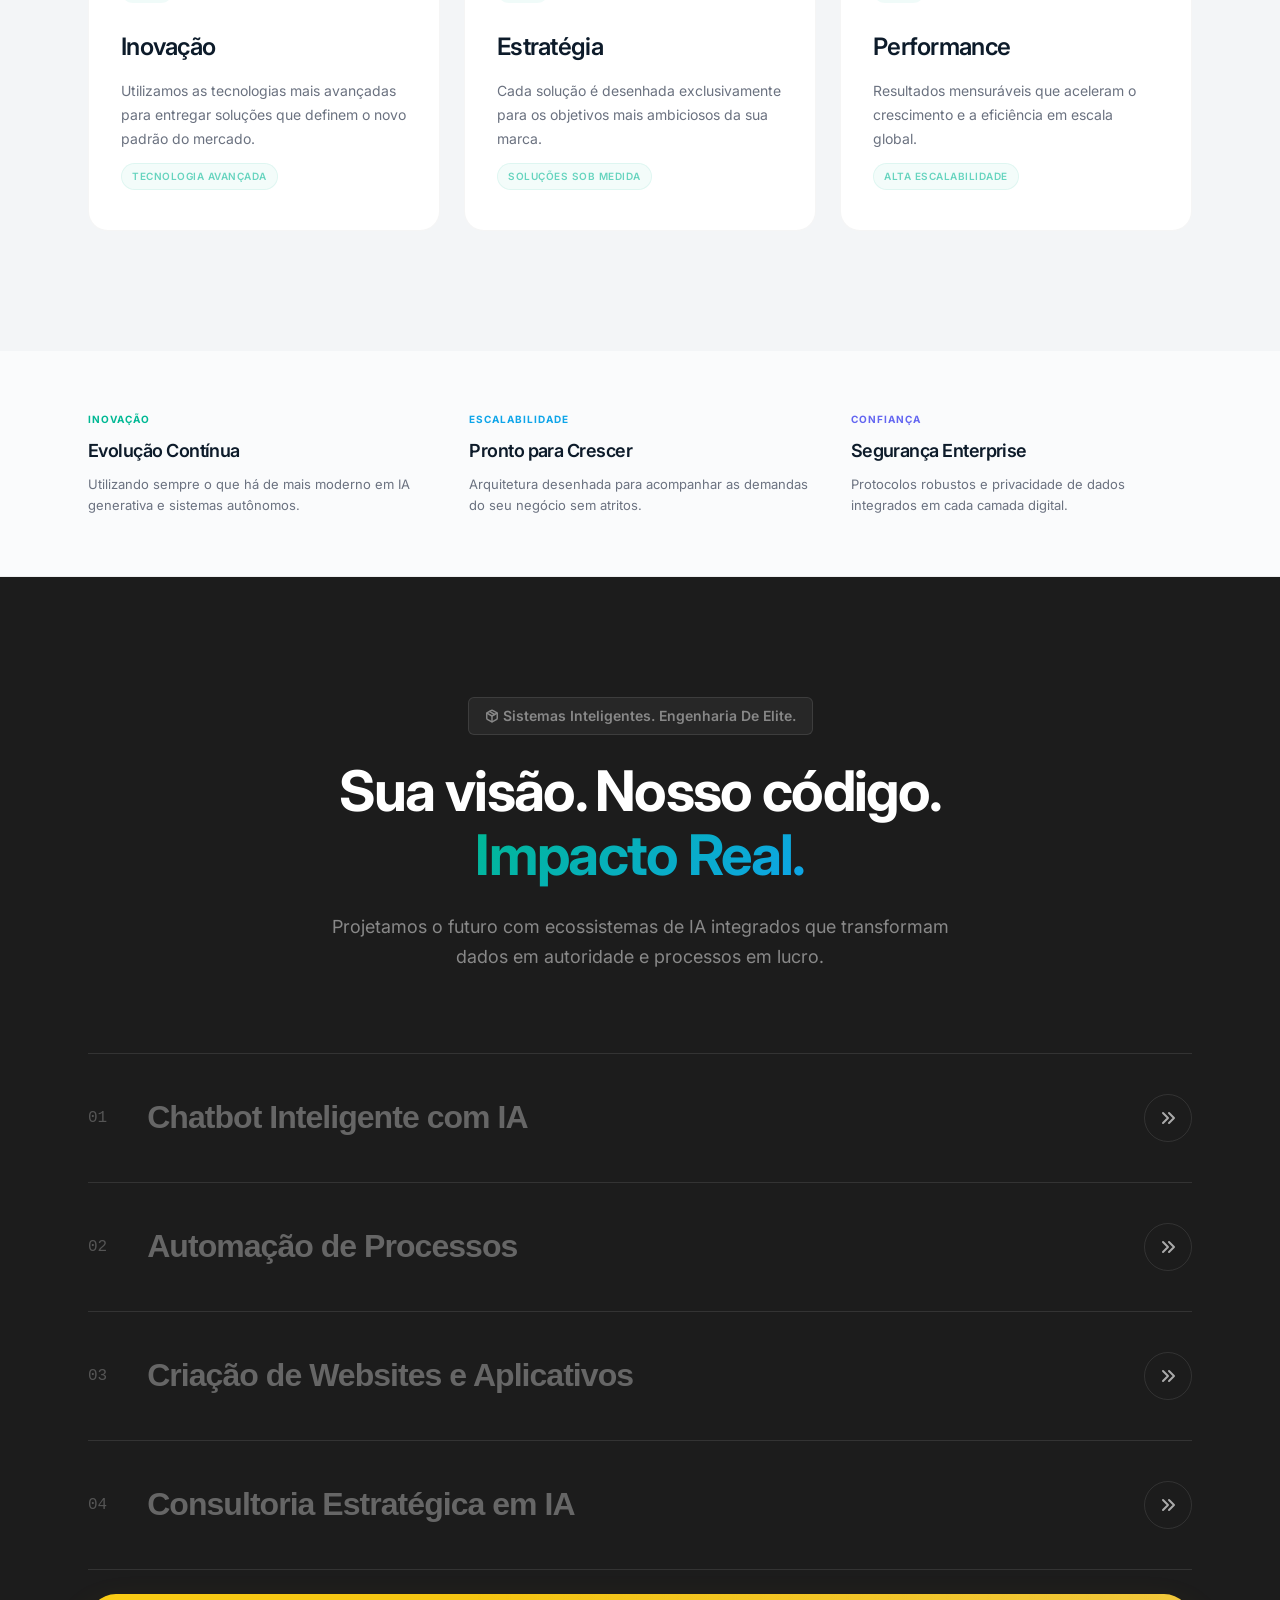
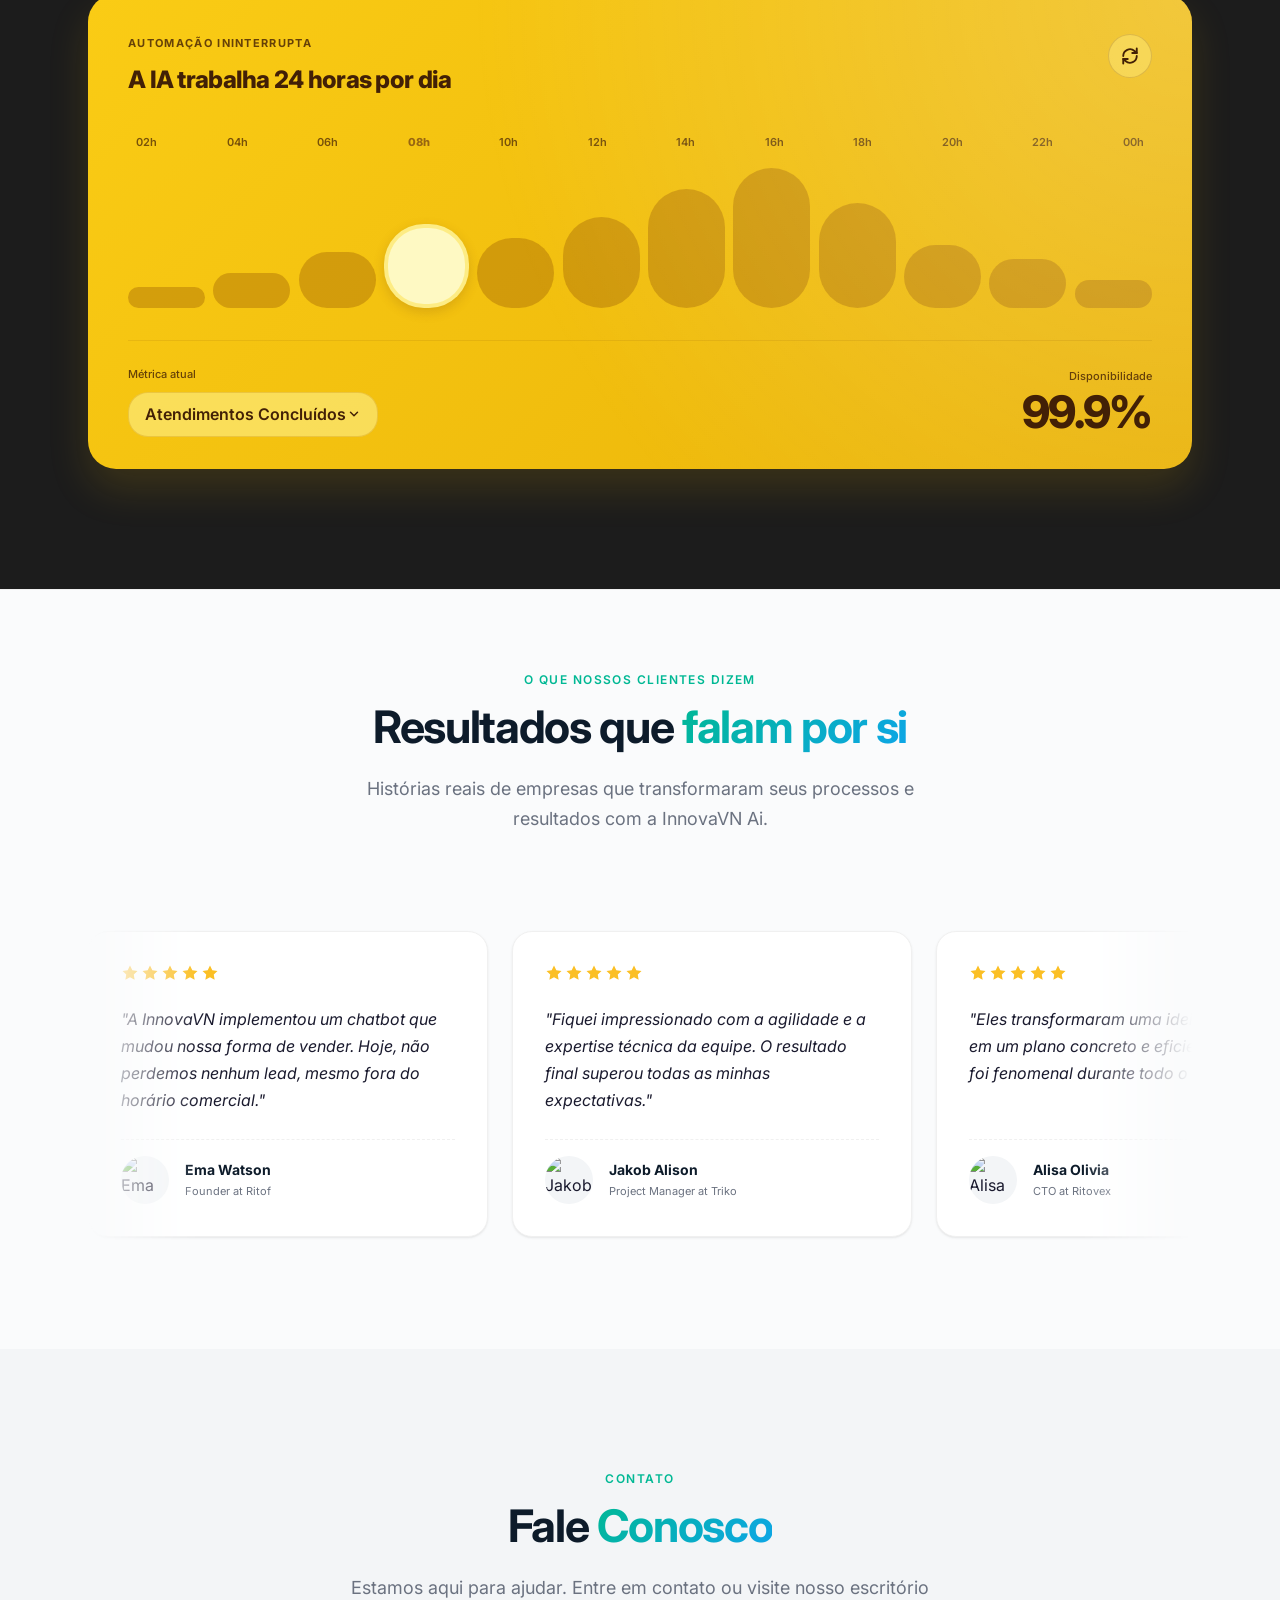
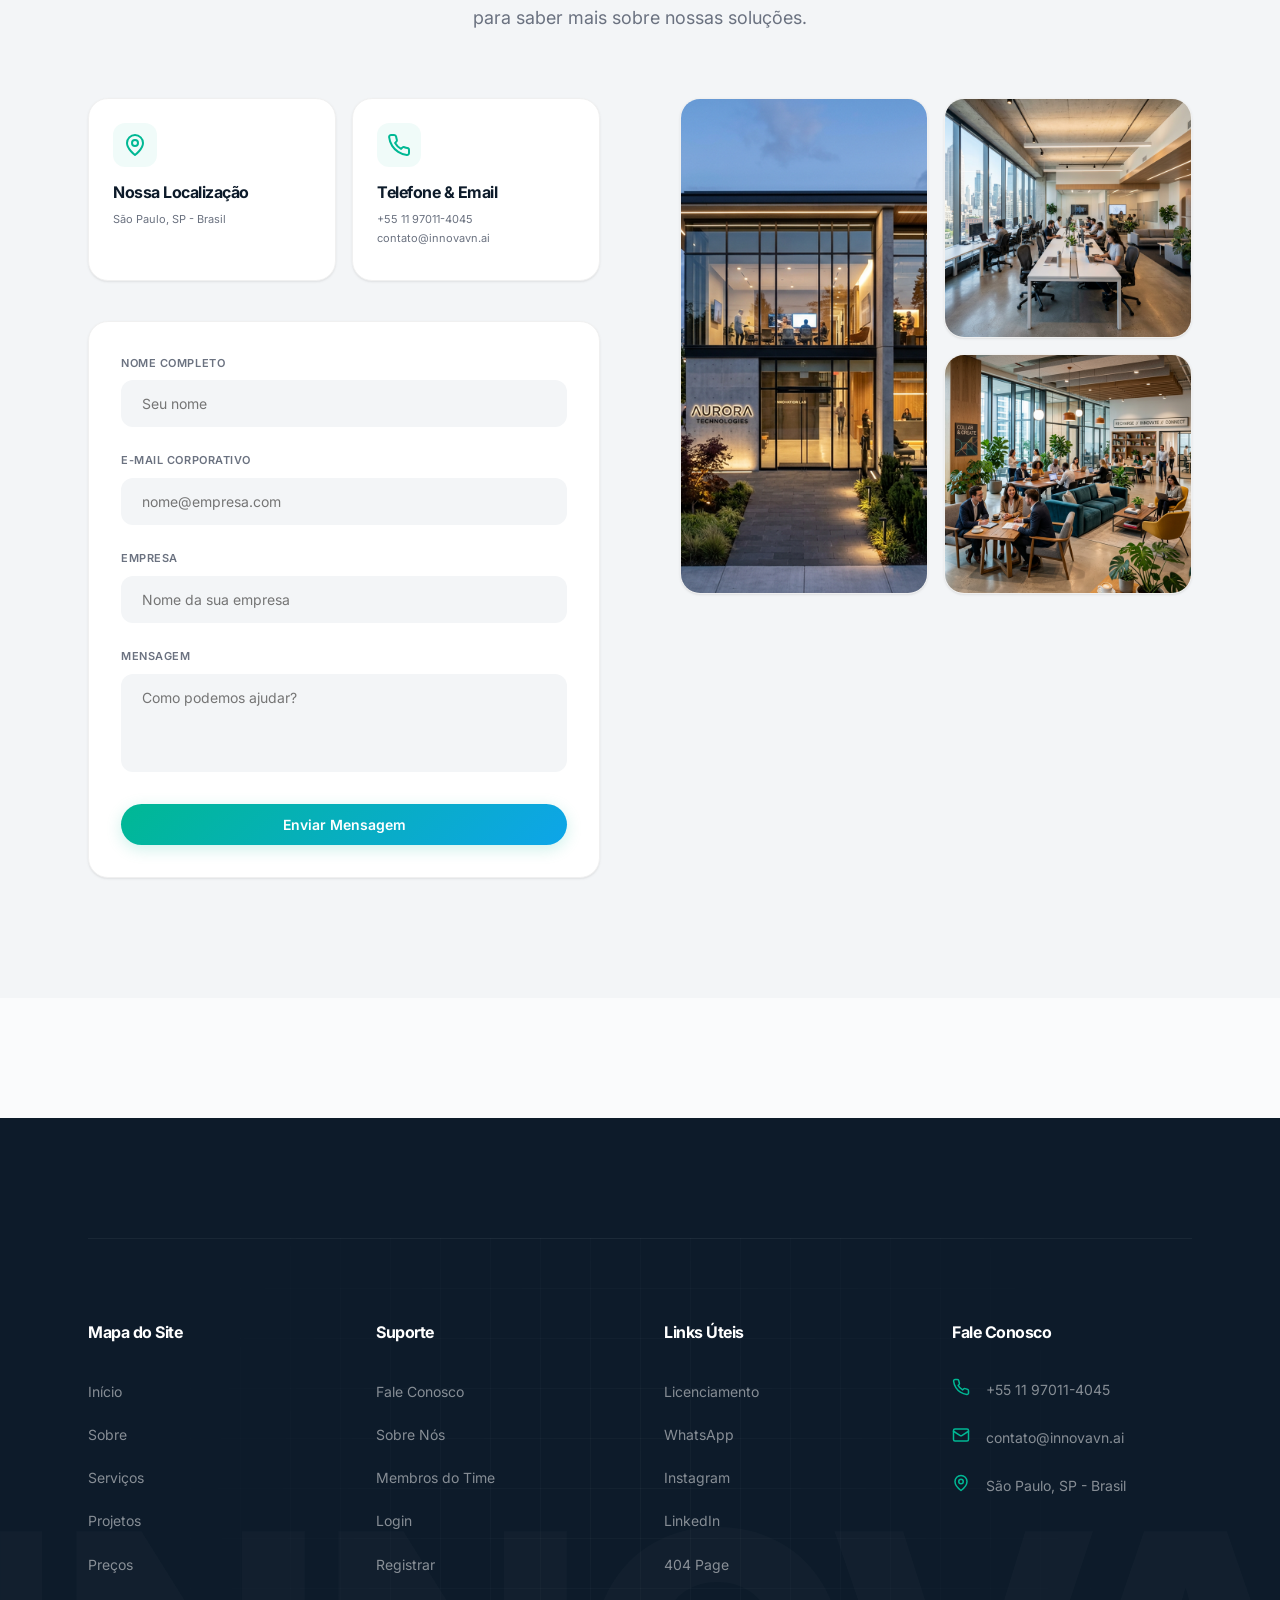
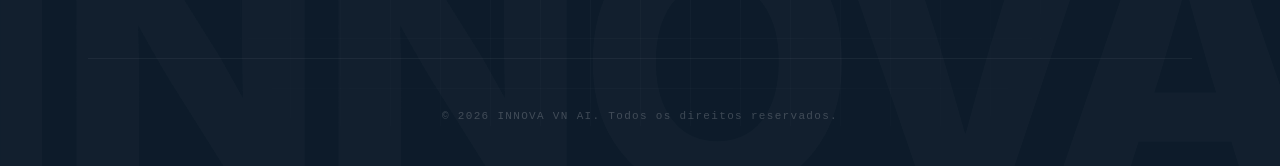
==== commit 1eb1f375: "update" ====
--- a/index.html
+++ b/index.html
@@ -48,6 +48,8 @@
         <li><a href="#hero">Início</a></li>
         <li><a href="#about">Sobre</a></li>
         <li><a href="#services">Serviços</a></li>
+        <li><a href="#testimonials">Depoimentos</a></li>
+        <li><a href="#contact-info">Contato</a></li>
       </ul>
       <a href="https://wa.me/5511970114045" class="btn btn--primary navbar__cta" target="_blank">
         Fale com nossos consultores
@@ -148,6 +150,7 @@
       </div>
     </div>
   </section>
+
 
   <!-- ===== ABOUT SECTION ===== -->
   <section class="section section--alt about" id="about">
@@ -438,6 +441,193 @@
     </div>
   </section>
 
+  <!-- ===== TESTIMONIALS SECTION ===== -->
+  <section class="section testimonials" id="testimonials">
+    <div class="container">
+      <div class="section__header section__header--center">
+        <span class="section__label animate-on-scroll" style="animation: fadeSlideIn 0.7s var(--ease-out) 0s both;">O que nossos clientes dizem</span>
+        <h2 class="section__title animate-on-scroll" style="animation: fadeSlideIn 0.7s var(--ease-out) 0.1s both;">Resultados que <span class="text-gradient">falam por si</span></h2>
+        <p class="section__desc animate-on-scroll" style="animation: fadeSlideIn 0.7s var(--ease-out) 0.2s both;">
+          Histórias reais de empresas que transformaram seus processos e resultados com a InnovaVN Ai.
+        </p>
+      </div>
+
+      <div class="testimonials__carousel-container animate-on-scroll" style="animation: fadeSlideIn 0.8s var(--ease-out) 0.3s both;">
+        <div class="testimonials__carousel">
+          <!-- Card 1 -->
+          <div class="testimonial__card">
+            <div class="testimonial__rating">
+              <svg xmlns="http://www.w3.org/2000/svg" width="18" height="18" viewBox="0 0 24 24" fill="currentColor" stroke="none"><polygon points="12 2 15.09 8.26 22 9.27 17 14.14 18.18 21.02 12 17.77 5.82 21.02 7 14.14 2 9.27 8.91 8.26 12 2"/></svg>
+              <svg xmlns="http://www.w3.org/2000/svg" width="18" height="18" viewBox="0 0 24 24" fill="currentColor" stroke="none"><polygon points="12 2 15.09 8.26 22 9.27 17 14.14 18.18 21.02 12 17.77 5.82 21.02 7 14.14 2 9.27 8.91 8.26 12 2"/></svg>
+              <svg xmlns="http://www.w3.org/2000/svg" width="18" height="18" viewBox="0 0 24 24" fill="currentColor" stroke="none"><polygon points="12 2 15.09 8.26 22 9.27 17 14.14 18.18 21.02 12 17.77 5.82 21.02 7 14.14 2 9.27 8.91 8.26 12 2"/></svg>
+              <svg xmlns="http://www.w3.org/2000/svg" width="18" height="18" viewBox="0 0 24 24" fill="currentColor" stroke="none"><polygon points="12 2 15.09 8.26 22 9.27 17 14.14 18.18 21.02 12 17.77 5.82 21.02 7 14.14 2 9.27 8.91 8.26 12 2"/></svg>
+              <svg xmlns="http://www.w3.org/2000/svg" width="18" height="18" viewBox="0 0 24 24" fill="currentColor" stroke="none"><polygon points="12 2 15.09 8.26 22 9.27 17 14.14 18.18 21.02 12 17.77 5.82 21.02 7 14.14 2 9.27 8.91 8.26 12 2"/></svg>
+            </div>
+            <p class="testimonial__text">
+              "A InnovaVN implementou um chatbot que mudou nossa forma de vender. Hoje, não perdemos nenhum lead, mesmo fora do horário comercial."
+            </p>
+            <div class="testimonial__author">
+              <div class="testimonial__avatar">
+                <img src="https://api.dicebear.com/7.x/avataaars/svg?seed=Ema" alt="Ema Watson">
+              </div>
+              <div class="testimonial__info">
+                <span class="testimonial__name">Ema Watson</span>
+                <span class="testimonial__role">Founder at Ritof</span>
+              </div>
+            </div>
+          </div>
+
+          <!-- Card 2 -->
+          <div class="testimonial__card">
+            <div class="testimonial__rating">
+              <svg xmlns="http://www.w3.org/2000/svg" width="18" height="18" viewBox="0 0 24 24" fill="currentColor" stroke="none"><polygon points="12 2 15.09 8.26 22 9.27 17 14.14 18.18 21.02 12 17.77 5.82 21.02 7 14.14 2 9.27 8.91 8.26 12 2"/></svg>
+              <svg xmlns="http://www.w3.org/2000/svg" width="18" height="18" viewBox="0 0 24 24" fill="currentColor" stroke="none"><polygon points="12 2 15.09 8.26 22 9.27 17 14.14 18.18 21.02 12 17.77 5.82 21.02 7 14.14 2 9.27 8.91 8.26 12 2"/></svg>
+              <svg xmlns="http://www.w3.org/2000/svg" width="18" height="18" viewBox="0 0 24 24" fill="currentColor" stroke="none"><polygon points="12 2 15.09 8.26 22 9.27 17 14.14 18.18 21.02 12 17.77 5.82 21.02 7 14.14 2 9.27 8.91 8.26 12 2"/></svg>
+              <svg xmlns="http://www.w3.org/2000/svg" width="18" height="18" viewBox="0 0 24 24" fill="currentColor" stroke="none"><polygon points="12 2 15.09 8.26 22 9.27 17 14.14 18.18 21.02 12 17.77 5.82 21.02 7 14.14 2 9.27 8.91 8.26 12 2"/></svg>
+              <svg xmlns="http://www.w3.org/2000/svg" width="18" height="18" viewBox="0 0 24 24" fill="currentColor" stroke="none"><polygon points="12 2 15.09 8.26 22 9.27 17 14.14 18.18 21.02 12 17.77 5.82 21.02 7 14.14 2 9.27 8.91 8.26 12 2"/></svg>
+            </div>
+            <p class="testimonial__text">
+              "Fiquei impressionado com a agilidade e a expertise técnica da equipe. O resultado final superou todas as minhas expectativas."
+            </p>
+            <div class="testimonial__author">
+              <div class="testimonial__avatar">
+                <img src="https://api.dicebear.com/7.x/avataaars/svg?seed=Jakob" alt="Jakob Alison">
+              </div>
+              <div class="testimonial__info">
+                <span class="testimonial__name">Jakob Alison</span>
+                <span class="testimonial__role">Project Manager at Triko</span>
+              </div>
+            </div>
+          </div>
+
+          <!-- Card 3 -->
+          <div class="testimonial__card">
+            <div class="testimonial__rating">
+              <svg xmlns="http://www.w3.org/2000/svg" width="18" height="18" viewBox="0 0 24 24" fill="currentColor" stroke="none"><polygon points="12 2 15.09 8.26 22 9.27 17 14.14 18.18 21.02 12 17.77 5.82 21.02 7 14.14 2 9.27 8.91 8.26 12 2"/></svg>
+              <svg xmlns="http://www.w3.org/2000/svg" width="18" height="18" viewBox="0 0 24 24" fill="currentColor" stroke="none"><polygon points="12 2 15.09 8.26 22 9.27 17 14.14 18.18 21.02 12 17.77 5.82 21.02 7 14.14 2 9.27 8.91 8.26 12 2"/></svg>
+              <svg xmlns="http://www.w3.org/2000/svg" width="18" height="18" viewBox="0 0 24 24" fill="currentColor" stroke="none"><polygon points="12 2 15.09 8.26 22 9.27 17 14.14 18.18 21.02 12 17.77 5.82 21.02 7 14.14 2 9.27 8.91 8.26 12 2"/></svg>
+              <svg xmlns="http://www.w3.org/2000/svg" width="18" height="18" viewBox="0 0 24 24" fill="currentColor" stroke="none"><polygon points="12 2 15.09 8.26 22 9.27 17 14.14 18.18 21.02 12 17.77 5.82 21.02 7 14.14 2 9.27 8.91 8.26 12 2"/></svg>
+              <svg xmlns="http://www.w3.org/2000/svg" width="18" height="18" viewBox="0 0 24 24" fill="currentColor" stroke="none"><polygon points="12 2 15.09 8.26 22 9.27 17 14.14 18.18 21.02 12 17.77 5.82 21.02 7 14.14 2 9.27 8.91 8.26 12 2"/></svg>
+            </div>
+            <p class="testimonial__text">
+              "Eles transformaram uma ideia complexa em um plano concreto e eficiente. O suporte foi fenomenal durante todo o processo."
+            </p>
+            <div class="testimonial__author">
+              <div class="testimonial__avatar">
+                <img src="https://api.dicebear.com/7.x/avataaars/svg?seed=Alisa" alt="Alisa Olivia">
+              </div>
+              <div class="testimonial__info">
+                <span class="testimonial__name">Alisa Olivia</span>
+                <span class="testimonial__role">CTO at Ritovex</span>
+              </div>
+            </div>
+          </div>
+
+          <!-- Card 4 -->
+          <div class="testimonial__card">
+            <div class="testimonial__rating">
+              <svg xmlns="http://www.w3.org/2000/svg" width="18" height="18" viewBox="0 0 24 24" fill="currentColor" stroke="none"><polygon points="12 2 15.09 8.26 22 9.27 17 14.14 18.18 21.02 12 17.77 5.82 21.02 7 14.14 2 9.27 8.91 8.26 12 2"/></svg>
+              <svg xmlns="http://www.w3.org/2000/svg" width="18" height="18" viewBox="0 0 24 24" fill="currentColor" stroke="none"><polygon points="12 2 15.09 8.26 22 9.27 17 14.14 18.18 21.02 12 17.77 5.82 21.02 7 14.14 2 9.27 8.91 8.26 12 2"/></svg>
+              <svg xmlns="http://www.w3.org/2000/svg" width="18" height="18" viewBox="0 0 24 24" fill="currentColor" stroke="none"><polygon points="12 2 15.09 8.26 22 9.27 17 14.14 18.18 21.02 12 17.77 5.82 21.02 7 14.14 2 9.27 8.91 8.26 12 2"/></svg>
+              <svg xmlns="http://www.w3.org/2000/svg" width="18" height="18" viewBox="0 0 24 24" fill="currentColor" stroke="none"><polygon points="12 2 15.09 8.26 22 9.27 17 14.14 18.18 21.02 12 17.77 5.82 21.02 7 14.14 2 9.27 8.91 8.26 12 2"/></svg>
+              <svg xmlns="http://www.w3.org/2000/svg" width="18" height="18" viewBox="0 0 24 24" fill="currentColor" stroke="none"><polygon points="12 2 15.09 8.26 22 9.27 17 14.14 18.18 21.02 12 17.77 5.82 21.02 7 14.14 2 9.27 8.91 8.26 12 2"/></svg>
+            </div>
+            <p class="testimonial__text">
+              "Trabalhar com eles foi um prazer. São ágeis, comunicativos e sempre dispostos a ir além para garantir o melhor resultado."
+            </p>
+            <div class="testimonial__author">
+              <div class="testimonial__avatar">
+                <img src="https://api.dicebear.com/7.x/avataaars/svg?seed=Jordan" alt="Jordan Walk">
+              </div>
+              <div class="testimonial__info">
+                <span class="testimonial__name">Jordan Walk</span>
+                <span class="testimonial__role">Software Engineer at Briks</span>
+              </div>
+            </div>
+          </div>
+        </div>
+      </div>
+    </div>
+  </section>
+
+  <!-- ===== CONTACT SECTION ===== -->
+  <section class="section contact-info" id="contact-info">
+    <div class="container">
+      <div class="section__header">
+        <span class="section__label animate-on-scroll" style="animation: fadeSlideIn 0.7s var(--ease-out) 0s both;">Contato</span>
+        <h2 class="section__title animate-on-scroll" style="animation: fadeSlideIn 0.7s var(--ease-out) 0.1s both;">Fale <span class="text-gradient">Conosco</span></h2>
+        <p class="section__desc animate-on-scroll" style="animation: fadeSlideIn 0.7s var(--ease-out) 0.2s both;">
+          Estamos aqui para ajudar. Entre em contato ou visite nosso escritório para saber mais sobre nossas soluções.
+        </p>
+      </div>
+
+      <div class="contact__grid">
+        <!-- Left Column: Contact Content & Form -->
+        <div class="contact__content animate-on-scroll" style="animation: fadeSlideIn 0.8s var(--ease-out) 0.3s both;">
+          <div class="contact__cards">
+            <div class="contact-card">
+              <div class="contact-card__icon">
+                <svg xmlns="http://www.w3.org/2000/svg" width="24" height="24" viewBox="0 0 24 24" fill="none" stroke="currentColor" stroke-width="2" stroke-linecap="round" stroke-linejoin="round"><path d="M20 10c0 6-8 12-8 12s-8-6-8-12a8 8 0 0 1 16 0Z"/><circle cx="12" cy="10" r="3"/></svg>
+              </div>
+              <div class="contact-card__info">
+                <h4>Nossa Localização</h4>
+                <p>São Paulo, SP - Brasil</p>
+                <a href="https://maps.google.com" target="_blank" class="btn--link">Ver no Maps <svg xmlns="http://www.w3.org/2000/svg" width="14" height="14" viewBox="0 0 24 24" fill="none" stroke="currentColor" stroke-width="2.5" stroke-linecap="round" stroke-linejoin="round"><path d="M5 12h14"/><path d="m12 5 7 7-7 7"/></svg></a>
+              </div>
+            </div>
+
+            <div class="contact-card">
+              <div class="contact-card__icon">
+                <svg xmlns="http://www.w3.org/2000/svg" width="24" height="24" viewBox="0 0 24 24" fill="none" stroke="currentColor" stroke-width="2" stroke-linecap="round" stroke-linejoin="round"><path d="M22 16.92v3a2 2 0 0 1-2.18 2 19.79 19.79 0 0 1-8.63-3.07 19.5 19.5 0 0 1-6-6 19.79 19.79 0 0 1-3.07-8.67A2 2 0 0 1 4.11 2h3a2 2 0 0 1 2 1.72 12.84 12.84 0 0 0 .7 2.81 2 2 0 0 1-.45 2.11L8.09 9.91a16 16 0 0 0 6 6l1.27-1.27a2 2 0 0 1 2.11-.45 12.84 12.84 0 0 0 2.81.7A2 2 0 0 1 22 16.92z"/></svg>
+              </div>
+              <div class="contact-card__info">
+                <h4>Telefone & Email</h4>
+                <p>+55 11 97011-4045</p>
+                <p>contato@innovavn.ai</p>
+              </div>
+            </div>
+          </div>
+
+          <!-- Contact Form -->
+          <form class="contact-form" onsubmit="event.preventDefault(); alert('Mensagem enviada com sucesso! (Demonstração)');">
+            <div class="form-group">
+              <label for="name">Nome Completo</label>
+              <input type="text" id="name" placeholder="Seu nome" required>
+            </div>
+            <div class="form-group">
+              <label for="email">E-mail Corporativo</label>
+              <input type="email" id="email" placeholder="nome@empresa.com" required>
+            </div>
+            <div class="form-group">
+              <label for="company">Empresa</label>
+              <input type="text" id="company" placeholder="Nome da sua empresa">
+            </div>
+            <div class="form-group">
+              <label for="message">Mensagem</label>
+              <textarea id="message" rows="4" placeholder="Como podemos ajudar?" required></textarea>
+            </div>
+            <button type="submit" class="btn btn--primary" style="width: 100%;">Enviar Mensagem</button>
+          </form>
+        </div>
+
+        <!-- Right Column: Gallery -->
+        <div class="contact__gallery animate-on-scroll" style="animation: fadeSlideIn 0.8s var(--ease-out) 0.5s both;">
+          <div class="gallery__grid">
+            <div class="gallery__item">
+              <img src="public/studio-facade.png" alt="Fachada do Estúdio">
+            </div>
+            <div class="gallery__item">
+              <img src="public/office-interior.png" alt="Interior do Escritório">
+            </div>
+            <div class="gallery__item">
+              <img src="public/office-environment.png" alt="Ambiente de Atendimento">
+            </div>
+          </div>
+        </div>
+      </div>
+    </div>
+  </section>
+
   <!-- ===== DARK FOOTER SECTION (Multi-column) ===== -->
   <footer class="footer-dark" id="contact">
     <div class="footer-dark__watermark">INNOVA</div>
--- a/style.css
+++ b/style.css
@@ -1729,4 +1729,284 @@
     width: 100%;
     justify-content: center;
   }
-}+}
+/* ============================
+   14. TESTIMONIALS SECTION
+   ============================ */
+.testimonials {
+  background-color: var(--color-bg);
+  padding-bottom: var(--space-20);
+}
+
+.testimonials__carousel-container {
+  position: relative;
+  width: 100%;
+  margin-top: var(--space-12);
+  overflow: hidden;
+  /* Mask to fade edges */
+  mask-image: linear-gradient(to right, transparent, black 10%, black 90%, transparent);
+  -webkit-mask-image: linear-gradient(to right, transparent, black 10%, black 90%, transparent);
+}
+
+.testimonials__carousel {
+  display: flex;
+  gap: var(--space-6);
+  overflow-x: auto;
+  scroll-snap-type: x mandatory;
+  padding: var(--space-8) var(--container-px);
+  scrollbar-width: none; /* Firefox */
+  -ms-overflow-style: none; /* IE/Edge */
+  scroll-behavior: smooth;
+}
+
+.testimonials__carousel::-webkit-scrollbar {
+  display: none; /* Chrome/Safari */
+}
+
+.testimonial__card {
+  flex: 0 0 400px;
+  background: var(--color-surface);
+  padding: var(--space-8);
+  border-radius: var(--radius-lg);
+  border: 1px solid var(--color-border-light);
+  box-shadow: var(--shadow-sm);
+  scroll-snap-align: start;
+  transition: transform var(--duration-base) var(--ease-out), box-shadow var(--duration-base) var(--ease-out);
+  display: flex;
+  flex-direction: column;
+  gap: var(--space-6);
+}
+
+.testimonial__card:hover {
+  transform: translateY(-5px);
+  box-shadow: var(--shadow-md);
+  border-color: var(--color-primary-border);
+}
+
+.testimonial__rating {
+  display: flex;
+  gap: 2px;
+  color: #FBBF24; /* Amber-400 */
+}
+
+.testimonial__text {
+  font-size: var(--fs-body);
+  line-height: var(--lh-relaxed);
+  color: var(--color-text);
+  font-style: italic;
+  flex-grow: 1;
+}
+
+.testimonial__author {
+  display: flex;
+  align-items: center;
+  gap: var(--space-4);
+  padding-top: var(--space-4);
+  border-top: 1px dashed var(--color-border-light);
+}
+
+.testimonial__avatar {
+  width: 48px;
+  height: 48px;
+  border-radius: var(--radius-pill);
+  overflow: hidden;
+  background: var(--color-bg-alt);
+}
+
+.testimonial__avatar img {
+  width: 100%;
+  height: 100%;
+  object-fit: cover;
+}
+
+.testimonial__info {
+  display: flex;
+  flex-direction: column;
+}
+
+.testimonial__name {
+  font-weight: 700;
+  font-size: var(--fs-body-sm);
+  color: var(--color-secondary);
+}
+
+.testimonial__role {
+  font-size: var(--fs-xs);
+  color: var(--color-text-muted);
+}
+
+@media (max-width: 768px) {
+  .testimonial__card {
+    flex: 0 0 calc(100vw - 48px);
+  }
+  
+  .testimonials__carousel-container {
+    mask-image: none;
+    -webkit-mask-image: none;
+  }
+}
+
+/* ============================
+   15. CONTACT SECTION
+   ============================ */
+.contact-info {
+  background-color: var(--color-bg-alt);
+}
+
+.contact__grid {
+  display: grid;
+  grid-template-columns: 1fr 1fr;
+  gap: var(--space-20);
+  align-items: start;
+  margin-top: var(--space-8);
+}
+
+.contact__cards {
+  display: grid;
+  grid-template-columns: 1fr 1fr;
+  gap: var(--space-4);
+  margin-bottom: var(--space-10);
+}
+
+.contact-card {
+  display: flex;
+  flex-direction: column;
+  gap: var(--space-3);
+  padding: var(--space-6);
+  background: var(--color-surface);
+  border-radius: var(--radius-lg);
+  border: 1px solid var(--color-border-light);
+  box-shadow: var(--shadow-sm);
+  transition: transform var(--duration-base) var(--ease-out), box-shadow var(--duration-base) var(--ease-out);
+}
+
+.contact-card:hover {
+  transform: translateY(-5px);
+  box-shadow: var(--shadow-md);
+  border-color: var(--color-primary-border);
+}
+
+.contact-card__icon {
+  width: 44px;
+  height: 44px;
+  display: flex;
+  align-items: center;
+  justify-content: center;
+  background: var(--color-primary-bg);
+  color: var(--color-primary);
+  border-radius: var(--radius-md);
+  flex-shrink: 0;
+}
+
+.contact-card__info h4 {
+  font-size: var(--fs-body);
+  margin-bottom: var(--space-1);
+  color: var(--color-secondary);
+}
+
+.contact-card__info p {
+  font-size: var(--fs-xs);
+  color: var(--color-text-muted);
+}
+
+/* Contact Form */
+.contact-form {
+  background: var(--color-surface);
+  padding: var(--space-8);
+  border-radius: var(--radius-lg);
+  border: 1px solid var(--color-border-light);
+  box-shadow: var(--shadow-sm);
+}
+
+.form-group {
+  margin-bottom: var(--space-6);
+}
+
+.form-group label {
+  display: block;
+  font-size: var(--fs-xs);
+  font-weight: 600;
+  color: var(--color-text-muted);
+  margin-bottom: var(--space-2);
+  text-transform: uppercase;
+  letter-spacing: 0.05em;
+}
+
+.form-group input,
+.form-group textarea {
+  width: 100%;
+  padding: 14px 20px;
+  background: var(--color-bg-alt);
+  border: 1px solid transparent;
+  border-radius: var(--radius-md);
+  color: var(--color-secondary);
+  font-family: var(--font-primary);
+  font-size: var(--fs-body-sm);
+  transition: all var(--duration-fast) var(--ease-smooth);
+}
+
+.form-group input:focus,
+.form-group textarea:focus {
+  background: var(--color-surface);
+  border-color: var(--color-primary);
+  outline: none;
+  box-shadow: 0 0 0 4px var(--color-primary-bg);
+}
+
+.form-group textarea {
+  resize: none;
+}
+
+.gallery__grid {
+  display: grid;
+  grid-template-columns: 1fr 1fr;
+  grid-template-rows: 240px 240px;
+  gap: var(--space-4);
+}
+
+.gallery__item {
+  overflow: hidden;
+  border-radius: var(--radius-lg);
+  box-shadow: var(--shadow-sm);
+  background: var(--color-surface);
+  border: 1px solid var(--color-border-light);
+}
+
+.gallery__item:nth-child(1) {
+  grid-column: 1 / 2;
+  grid-row: 1 / 3;
+}
+
+.gallery__item img {
+  width: 100%;
+  height: 100%;
+  object-fit: cover;
+  transition: transform 0.6s var(--ease-out);
+}
+
+.gallery__item:hover img {
+  transform: scale(1.08);
+}
+
+/* Fail-safe visibility for animations */
+.animate-on-scroll.animate,
+.animate-on-scroll[style*="animation-play-state: running"] {
+  opacity: 1 !important;
+}
+
+/* Ensure testimonials display properly */
+.testimonials {
+  padding-top: var(--space-20);
+  border-top: 1px solid var(--color-border-light);
+}
+
+@media (max-width: 1024px) {
+  .contact__grid {
+    grid-template-columns: 1fr;
+    gap: var(--space-12);
+  }
+  
+  .contact__cards {
+    grid-template-columns: 1fr;
+  }
+}
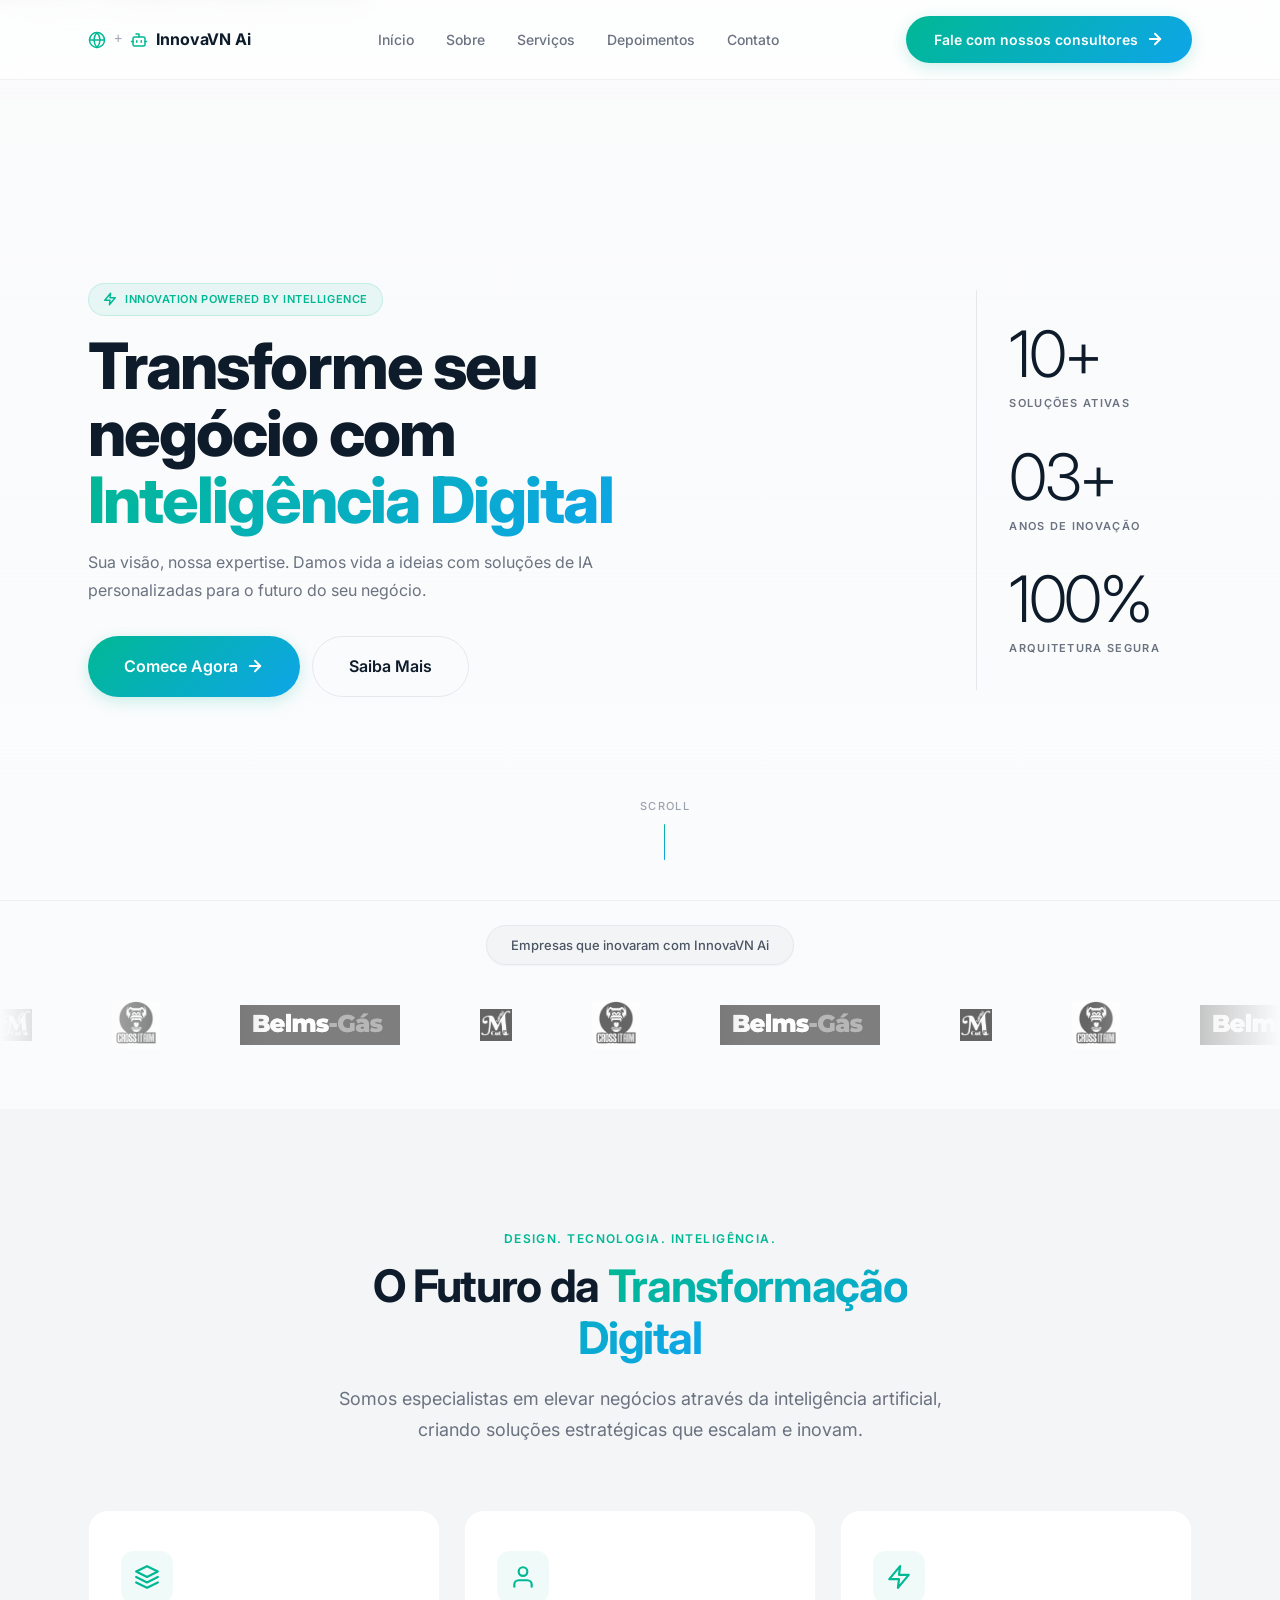
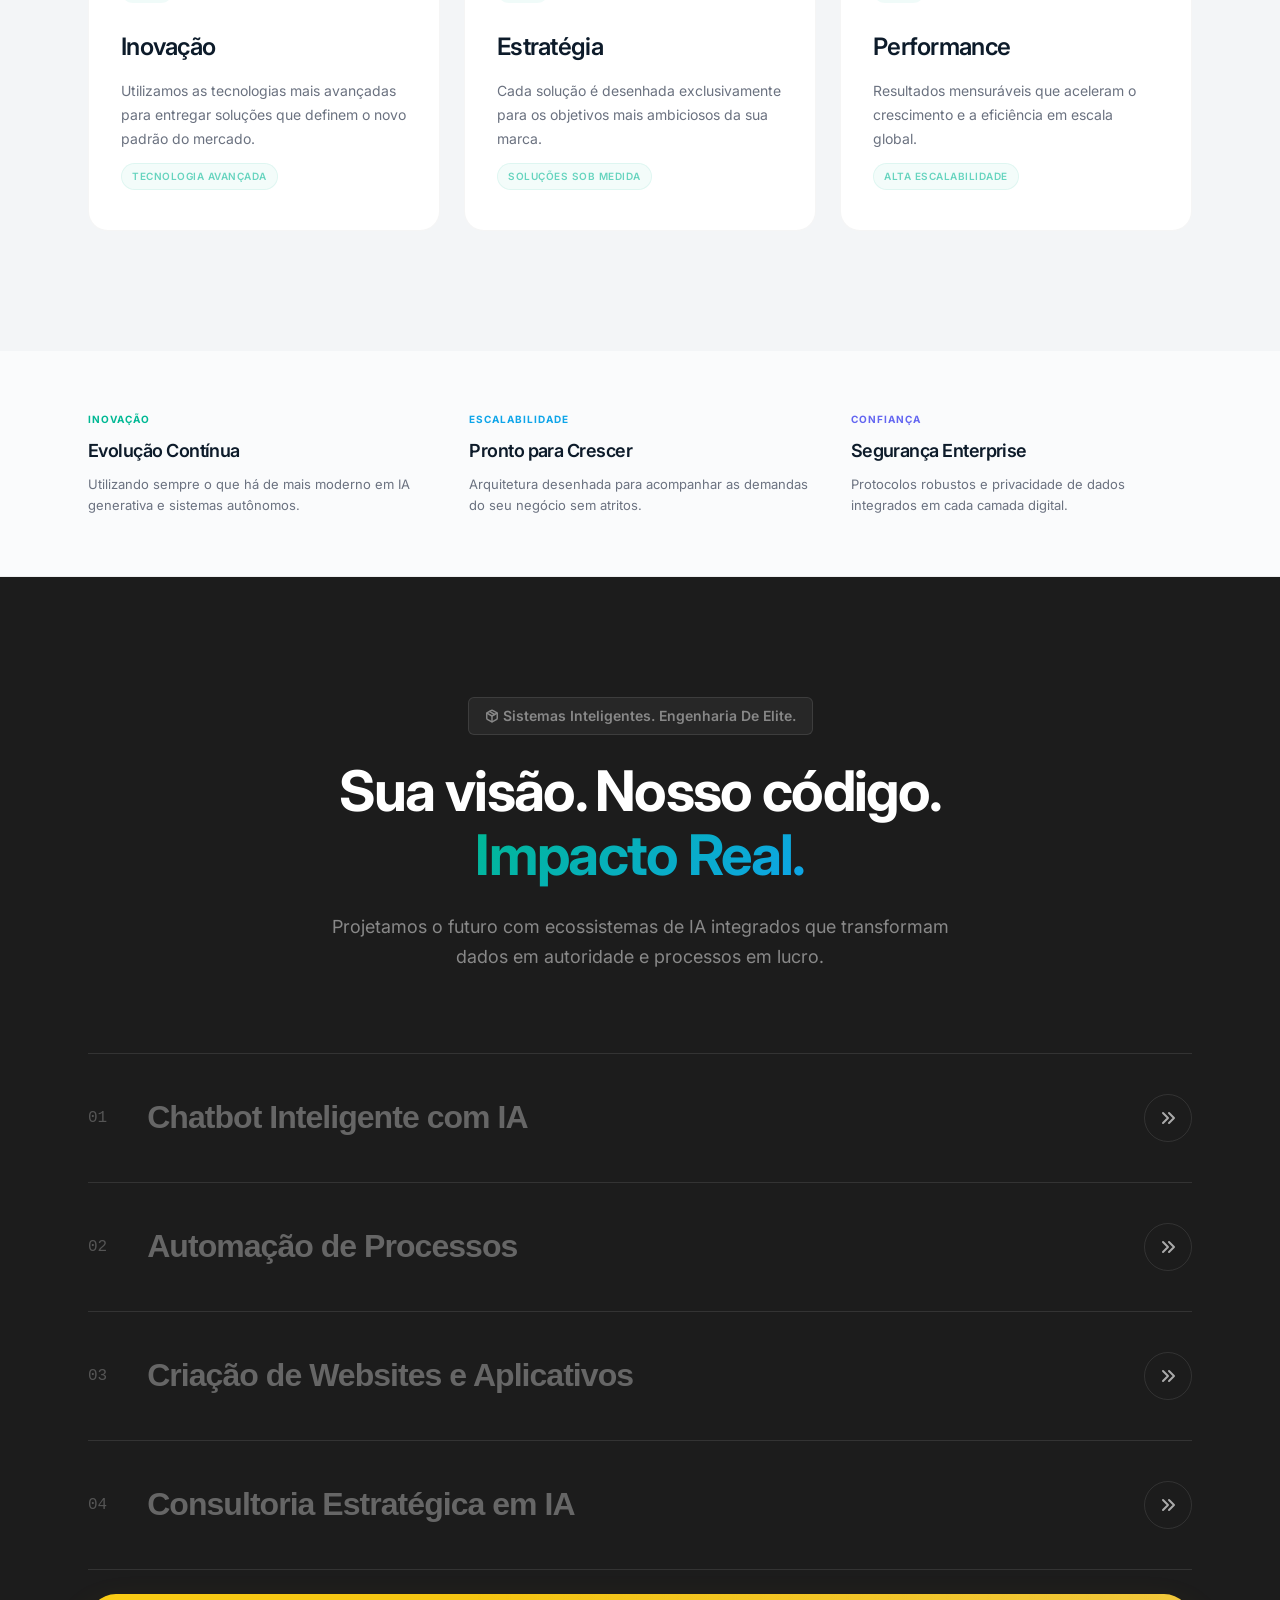
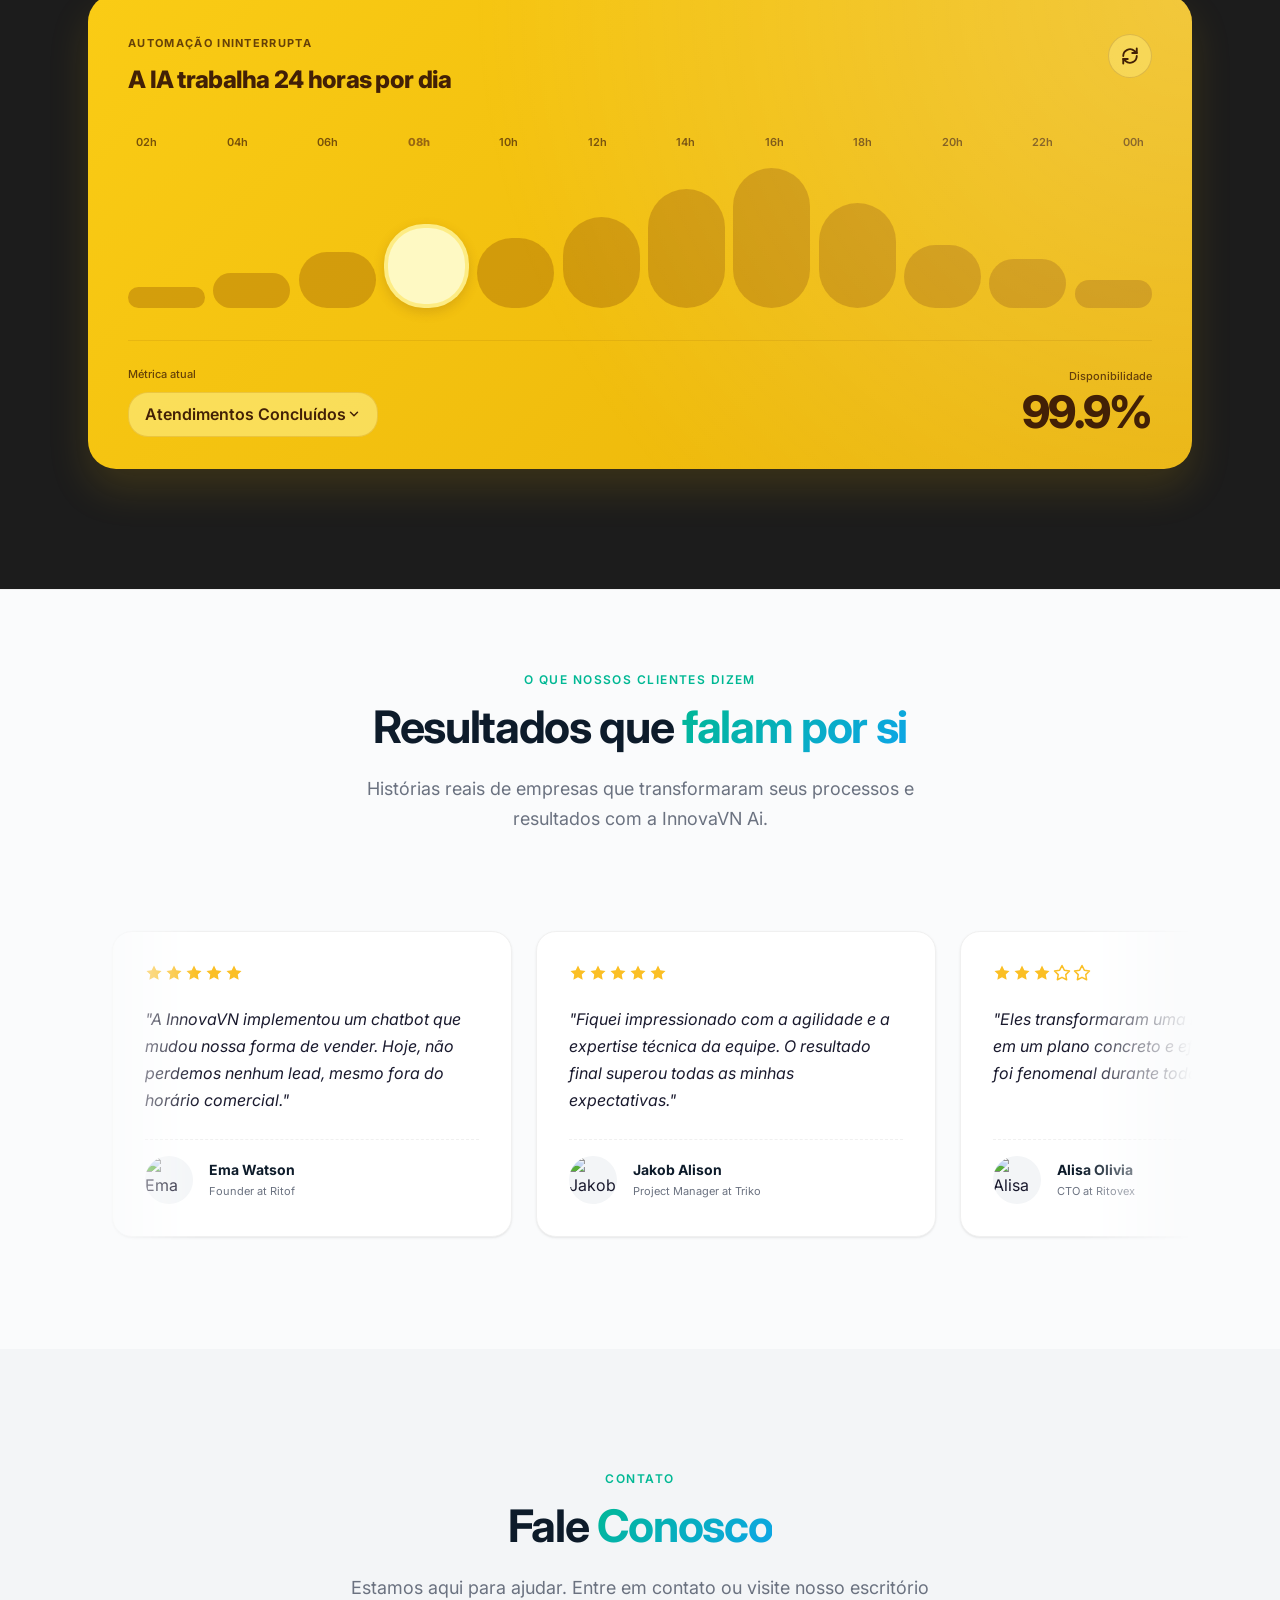
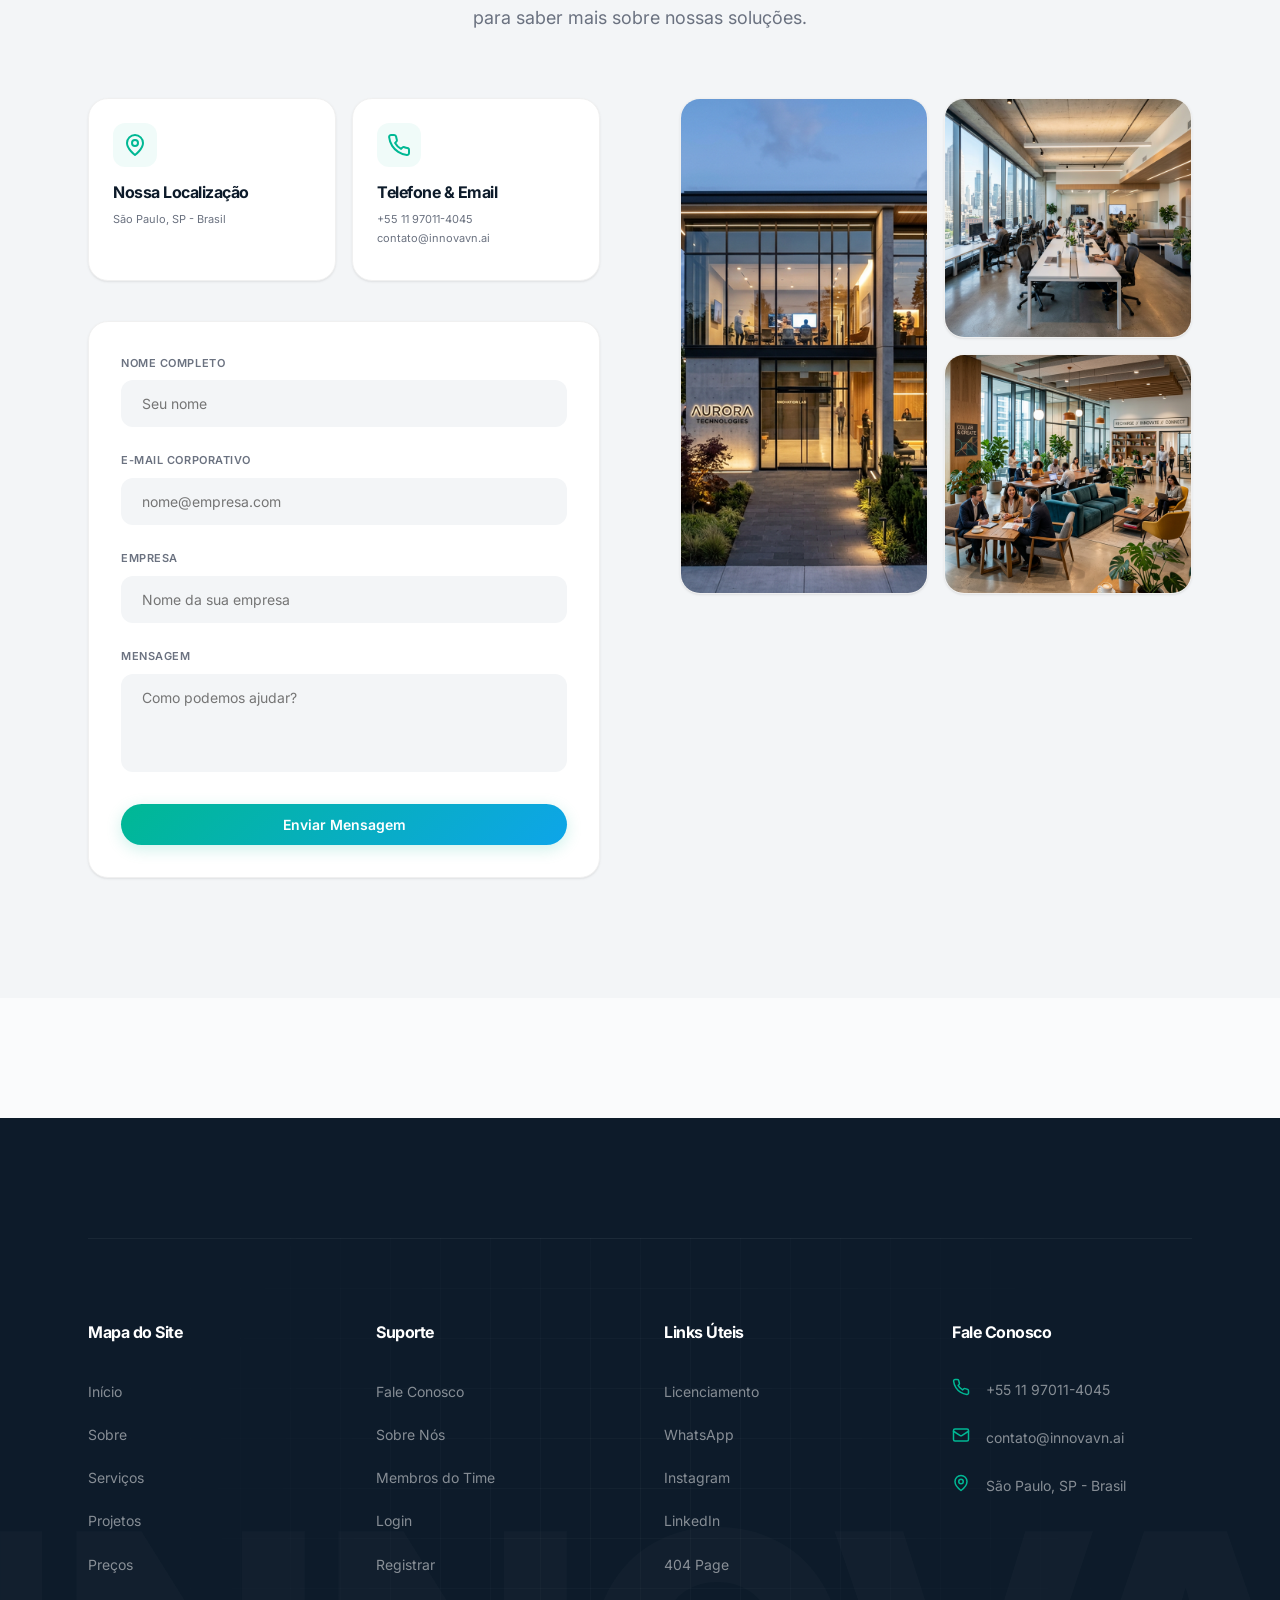
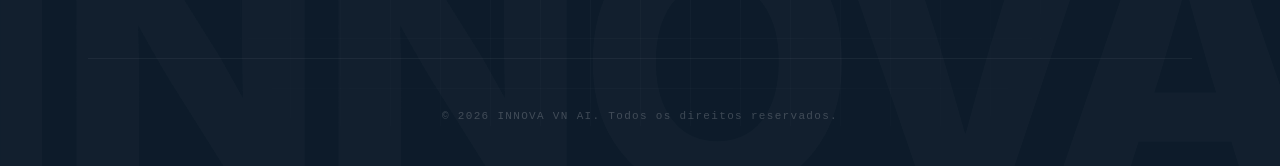
==== commit c6e561fe: "update" ====
--- a/index.html
+++ b/index.html
@@ -454,94 +454,138 @@
 
       <div class="testimonials__carousel-container animate-on-scroll" style="animation: fadeSlideIn 0.8s var(--ease-out) 0.3s both;">
         <div class="testimonials__carousel">
-          <!-- Card 1 -->
-          <div class="testimonial__card">
-            <div class="testimonial__rating">
-              <svg xmlns="http://www.w3.org/2000/svg" width="18" height="18" viewBox="0 0 24 24" fill="currentColor" stroke="none"><polygon points="12 2 15.09 8.26 22 9.27 17 14.14 18.18 21.02 12 17.77 5.82 21.02 7 14.14 2 9.27 8.91 8.26 12 2"/></svg>
-              <svg xmlns="http://www.w3.org/2000/svg" width="18" height="18" viewBox="0 0 24 24" fill="currentColor" stroke="none"><polygon points="12 2 15.09 8.26 22 9.27 17 14.14 18.18 21.02 12 17.77 5.82 21.02 7 14.14 2 9.27 8.91 8.26 12 2"/></svg>
-              <svg xmlns="http://www.w3.org/2000/svg" width="18" height="18" viewBox="0 0 24 24" fill="currentColor" stroke="none"><polygon points="12 2 15.09 8.26 22 9.27 17 14.14 18.18 21.02 12 17.77 5.82 21.02 7 14.14 2 9.27 8.91 8.26 12 2"/></svg>
-              <svg xmlns="http://www.w3.org/2000/svg" width="18" height="18" viewBox="0 0 24 24" fill="currentColor" stroke="none"><polygon points="12 2 15.09 8.26 22 9.27 17 14.14 18.18 21.02 12 17.77 5.82 21.02 7 14.14 2 9.27 8.91 8.26 12 2"/></svg>
-              <svg xmlns="http://www.w3.org/2000/svg" width="18" height="18" viewBox="0 0 24 24" fill="currentColor" stroke="none"><polygon points="12 2 15.09 8.26 22 9.27 17 14.14 18.18 21.02 12 17.77 5.82 21.02 7 14.14 2 9.27 8.91 8.26 12 2"/></svg>
-            </div>
-            <p class="testimonial__text">
-              "A InnovaVN implementou um chatbot que mudou nossa forma de vender. Hoje, não perdemos nenhum lead, mesmo fora do horário comercial."
-            </p>
-            <div class="testimonial__author">
-              <div class="testimonial__avatar">
-                <img src="https://api.dicebear.com/7.x/avataaars/svg?seed=Ema" alt="Ema Watson">
-              </div>
-              <div class="testimonial__info">
-                <span class="testimonial__name">Ema Watson</span>
-                <span class="testimonial__role">Founder at Ritof</span>
-              </div>
-            </div>
-          </div>
-
-          <!-- Card 2 -->
-          <div class="testimonial__card">
-            <div class="testimonial__rating">
-              <svg xmlns="http://www.w3.org/2000/svg" width="18" height="18" viewBox="0 0 24 24" fill="currentColor" stroke="none"><polygon points="12 2 15.09 8.26 22 9.27 17 14.14 18.18 21.02 12 17.77 5.82 21.02 7 14.14 2 9.27 8.91 8.26 12 2"/></svg>
-              <svg xmlns="http://www.w3.org/2000/svg" width="18" height="18" viewBox="0 0 24 24" fill="currentColor" stroke="none"><polygon points="12 2 15.09 8.26 22 9.27 17 14.14 18.18 21.02 12 17.77 5.82 21.02 7 14.14 2 9.27 8.91 8.26 12 2"/></svg>
-              <svg xmlns="http://www.w3.org/2000/svg" width="18" height="18" viewBox="0 0 24 24" fill="currentColor" stroke="none"><polygon points="12 2 15.09 8.26 22 9.27 17 14.14 18.18 21.02 12 17.77 5.82 21.02 7 14.14 2 9.27 8.91 8.26 12 2"/></svg>
-              <svg xmlns="http://www.w3.org/2000/svg" width="18" height="18" viewBox="0 0 24 24" fill="currentColor" stroke="none"><polygon points="12 2 15.09 8.26 22 9.27 17 14.14 18.18 21.02 12 17.77 5.82 21.02 7 14.14 2 9.27 8.91 8.26 12 2"/></svg>
-              <svg xmlns="http://www.w3.org/2000/svg" width="18" height="18" viewBox="0 0 24 24" fill="currentColor" stroke="none"><polygon points="12 2 15.09 8.26 22 9.27 17 14.14 18.18 21.02 12 17.77 5.82 21.02 7 14.14 2 9.27 8.91 8.26 12 2"/></svg>
-            </div>
-            <p class="testimonial__text">
-              "Fiquei impressionado com a agilidade e a expertise técnica da equipe. O resultado final superou todas as minhas expectativas."
-            </p>
-            <div class="testimonial__author">
-              <div class="testimonial__avatar">
-                <img src="https://api.dicebear.com/7.x/avataaars/svg?seed=Jakob" alt="Jakob Alison">
-              </div>
-              <div class="testimonial__info">
-                <span class="testimonial__name">Jakob Alison</span>
-                <span class="testimonial__role">Project Manager at Triko</span>
-              </div>
-            </div>
-          </div>
-
-          <!-- Card 3 -->
-          <div class="testimonial__card">
-            <div class="testimonial__rating">
-              <svg xmlns="http://www.w3.org/2000/svg" width="18" height="18" viewBox="0 0 24 24" fill="currentColor" stroke="none"><polygon points="12 2 15.09 8.26 22 9.27 17 14.14 18.18 21.02 12 17.77 5.82 21.02 7 14.14 2 9.27 8.91 8.26 12 2"/></svg>
-              <svg xmlns="http://www.w3.org/2000/svg" width="18" height="18" viewBox="0 0 24 24" fill="currentColor" stroke="none"><polygon points="12 2 15.09 8.26 22 9.27 17 14.14 18.18 21.02 12 17.77 5.82 21.02 7 14.14 2 9.27 8.91 8.26 12 2"/></svg>
-              <svg xmlns="http://www.w3.org/2000/svg" width="18" height="18" viewBox="0 0 24 24" fill="currentColor" stroke="none"><polygon points="12 2 15.09 8.26 22 9.27 17 14.14 18.18 21.02 12 17.77 5.82 21.02 7 14.14 2 9.27 8.91 8.26 12 2"/></svg>
-              <svg xmlns="http://www.w3.org/2000/svg" width="18" height="18" viewBox="0 0 24 24" fill="currentColor" stroke="none"><polygon points="12 2 15.09 8.26 22 9.27 17 14.14 18.18 21.02 12 17.77 5.82 21.02 7 14.14 2 9.27 8.91 8.26 12 2"/></svg>
-              <svg xmlns="http://www.w3.org/2000/svg" width="18" height="18" viewBox="0 0 24 24" fill="currentColor" stroke="none"><polygon points="12 2 15.09 8.26 22 9.27 17 14.14 18.18 21.02 12 17.77 5.82 21.02 7 14.14 2 9.27 8.91 8.26 12 2"/></svg>
-            </div>
-            <p class="testimonial__text">
-              "Eles transformaram uma ideia complexa em um plano concreto e eficiente. O suporte foi fenomenal durante todo o processo."
-            </p>
-            <div class="testimonial__author">
-              <div class="testimonial__avatar">
-                <img src="https://api.dicebear.com/7.x/avataaars/svg?seed=Alisa" alt="Alisa Olivia">
-              </div>
-              <div class="testimonial__info">
-                <span class="testimonial__name">Alisa Olivia</span>
-                <span class="testimonial__role">CTO at Ritovex</span>
-              </div>
-            </div>
-          </div>
-
-          <!-- Card 4 -->
-          <div class="testimonial__card">
-            <div class="testimonial__rating">
-              <svg xmlns="http://www.w3.org/2000/svg" width="18" height="18" viewBox="0 0 24 24" fill="currentColor" stroke="none"><polygon points="12 2 15.09 8.26 22 9.27 17 14.14 18.18 21.02 12 17.77 5.82 21.02 7 14.14 2 9.27 8.91 8.26 12 2"/></svg>
-              <svg xmlns="http://www.w3.org/2000/svg" width="18" height="18" viewBox="0 0 24 24" fill="currentColor" stroke="none"><polygon points="12 2 15.09 8.26 22 9.27 17 14.14 18.18 21.02 12 17.77 5.82 21.02 7 14.14 2 9.27 8.91 8.26 12 2"/></svg>
-              <svg xmlns="http://www.w3.org/2000/svg" width="18" height="18" viewBox="0 0 24 24" fill="currentColor" stroke="none"><polygon points="12 2 15.09 8.26 22 9.27 17 14.14 18.18 21.02 12 17.77 5.82 21.02 7 14.14 2 9.27 8.91 8.26 12 2"/></svg>
-              <svg xmlns="http://www.w3.org/2000/svg" width="18" height="18" viewBox="0 0 24 24" fill="currentColor" stroke="none"><polygon points="12 2 15.09 8.26 22 9.27 17 14.14 18.18 21.02 12 17.77 5.82 21.02 7 14.14 2 9.27 8.91 8.26 12 2"/></svg>
-              <svg xmlns="http://www.w3.org/2000/svg" width="18" height="18" viewBox="0 0 24 24" fill="currentColor" stroke="none"><polygon points="12 2 15.09 8.26 22 9.27 17 14.14 18.18 21.02 12 17.77 5.82 21.02 7 14.14 2 9.27 8.91 8.26 12 2"/></svg>
-            </div>
-            <p class="testimonial__text">
-              "Trabalhar com eles foi um prazer. São ágeis, comunicativos e sempre dispostos a ir além para garantir o melhor resultado."
-            </p>
-            <div class="testimonial__author">
-              <div class="testimonial__avatar">
-                <img src="https://api.dicebear.com/7.x/avataaars/svg?seed=Jordan" alt="Jordan Walk">
-              </div>
-              <div class="testimonial__info">
-                <span class="testimonial__name">Jordan Walk</span>
-                <span class="testimonial__role">Software Engineer at Briks</span>
+          <div class="testimonials__track">
+            <!-- First Set -->
+            <div class="testimonial__card">
+              <div class="testimonial__rating">
+                <svg xmlns="http://www.w3.org/2000/svg" width="18" height="18" viewBox="0 0 24 24" fill="currentColor" stroke="none"><polygon points="12 2 15.09 8.26 22 9.27 17 14.14 18.18 21.02 12 17.77 5.82 21.02 7 14.14 2 9.27 8.91 8.26 12 2"/></svg>
+                <svg xmlns="http://www.w3.org/2000/svg" width="18" height="18" viewBox="0 0 24 24" fill="currentColor" stroke="none"><polygon points="12 2 15.09 8.26 22 9.27 17 14.14 18.18 21.02 12 17.77 5.82 21.02 7 14.14 2 9.27 8.91 8.26 12 2"/></svg>
+                <svg xmlns="http://www.w3.org/2000/svg" width="18" height="18" viewBox="0 0 24 24" fill="currentColor" stroke="none"><polygon points="12 2 15.09 8.26 22 9.27 17 14.14 18.18 21.02 12 17.77 5.82 21.02 7 14.14 2 9.27 8.91 8.26 12 2"/></svg>
+                <svg xmlns="http://www.w3.org/2000/svg" width="18" height="18" viewBox="0 0 24 24" fill="currentColor" stroke="none"><polygon points="12 2 15.09 8.26 22 9.27 17 14.14 18.18 21.02 12 17.77 5.82 21.02 7 14.14 2 9.27 8.91 8.26 12 2"/></svg>
+                <svg xmlns="http://www.w3.org/2000/svg" width="18" height="18" viewBox="0 0 24 24" fill="currentColor" stroke="none"><polygon points="12 2 15.09 8.26 22 9.27 17 14.14 18.18 21.02 12 17.77 5.82 21.02 7 14.14 2 9.27 8.91 8.26 12 2"/></svg>
+              </div>
+              <p class="testimonial__text">
+                "A InnovaVN implementou um chatbot que mudou nossa forma de vender. Hoje, não perdemos nenhum lead, mesmo fora do horário comercial."
+              </p>
+              <div class="testimonial__author">
+                <div class="testimonial__avatar">
+                  <img src="https://api.dicebear.com/7.x/avataaars/svg?seed=Ema" alt="Ema Watson">
+                </div>
+                <div class="testimonial__info">
+                  <span class="testimonial__name">Ema Watson</span>
+                  <span class="testimonial__role">Founder at Ritof</span>
+                </div>
+              </div>
+            </div>
+
+            <div class="testimonial__card">
+              <div class="testimonial__rating">
+                <svg xmlns="http://www.w3.org/2000/svg" width="18" height="18" viewBox="0 0 24 24" fill="currentColor" stroke="none"><polygon points="12 2 15.09 8.26 22 9.27 17 14.14 18.18 21.02 12 17.77 5.82 21.02 7 14.14 2 9.27 8.91 8.26 12 2"/></svg>
+                <svg xmlns="http://www.w3.org/2000/svg" width="18" height="18" viewBox="0 0 24 24" fill="currentColor" stroke="none"><polygon points="12 2 15.09 8.26 22 9.27 17 14.14 18.18 21.02 12 17.77 5.82 21.02 7 14.14 2 9.27 8.91 8.26 12 2"/></svg>
+                <svg xmlns="http://www.w3.org/2000/svg" width="18" height="18" viewBox="0 0 24 24" fill="currentColor" stroke="none"><polygon points="12 2 15.09 8.26 22 9.27 17 14.14 18.18 21.02 12 17.77 5.82 21.02 7 14.14 2 9.27 8.91 8.26 12 2"/></svg>
+                <svg xmlns="http://www.w3.org/2000/svg" width="18" height="18" viewBox="0 0 24 24" fill="currentColor" stroke="none"><polygon points="12 2 15.09 8.26 22 9.27 17 14.14 18.18 21.02 12 17.77 5.82 21.02 7 14.14 2 9.27 8.91 8.26 12 2"/></svg>
+                <svg xmlns="http://www.w3.org/2000/svg" width="18" height="18" viewBox="0 0 24 24" fill="currentColor" stroke="none"><polygon points="12 2 15.09 8.26 22 9.27 17 14.14 18.18 21.02 12 17.77 5.82 21.02 7 14.14 2 9.27 8.91 8.26 12 2"/></svg>
+              </div>
+              <p class="testimonial__text">
+                "Fiquei impressionado com a agilidade e a expertise técnica da equipe. O resultado final superou todas as minhas expectativas."
+              </p>
+              <div class="testimonial__author">
+                <div class="testimonial__avatar">
+                  <img src="https://api.dicebear.com/7.x/avataaars/svg?seed=Jakob" alt="Jakob Alison">
+                </div>
+                <div class="testimonial__info">
+                  <span class="testimonial__name">Jakob Alison</span>
+                  <span class="testimonial__role">Project Manager at Triko</span>
+                </div>
+              </div>
+            </div>
+
+            <div class="testimonial__card">
+              <div class="testimonial__rating">
+                <svg xmlns="http://www.w3.org/2000/svg" width="18" height="18" viewBox="0 0 24 24" fill="currentColor" stroke="none"><polygon points="12 2 15.09 8.26 22 9.27 17 14.14 18.18 21.02 12 17.77 5.82 21.02 7 14.14 2 9.27 8.91 8.26 12 2"/></svg>
+                <svg xmlns="http://www.w3.org/2000/svg" width="18" height="18" viewBox="0 0 24 24" fill="currentColor" stroke="none"><polygon points="12 2 15.09 8.26 22 9.27 17 14.14 18.18 21.02 12 17.77 5.82 21.02 7 14.14 2 9.27 8.91 8.26 12 2"/></svg>
+                <svg xmlns="http://www.w3.org/2000/svg" width="18" height="18" viewBox="0 0 24 24" fill="currentColor" stroke="none"><polygon points="12 2 15.09 8.26 22 9.27 17 14.14 18.18 21.02 12 17.77 5.82 21.02 7 14.14 2 9.27 8.91 8.26 12 2"/></svg>
+                <svg xmlns="http://www.w3.org/2000/svg" width="18" height="18" viewBox="0 0 24 24" fill="none" stroke="currentColor" stroke-width="2" stroke-linecap="round" stroke-linejoin="round"><polygon points="12 2 15.09 8.26 22 9.27 17 14.14 18.18 21.02 12 17.77 5.82 21.02 7 14.14 2 9.27 8.91 8.26 12 2"/></svg>
+                <svg xmlns="http://www.w3.org/2000/svg" width="18" height="18" viewBox="0 0 24 24" fill="none" stroke="currentColor" stroke-width="2" stroke-linecap="round" stroke-linejoin="round"><polygon points="12 2 15.09 8.26 22 9.27 17 14.14 18.18 21.02 12 17.77 5.82 21.02 7 14.14 2 9.27 8.91 8.26 12 2"/></svg>
+              </div>
+              <p class="testimonial__text">
+                "Eles transformaram uma ideia complexa em um plano concreto e eficiente. O suporte foi fenomenal durante todo o processo."
+              </p>
+              <div class="testimonial__author">
+                <div class="testimonial__avatar">
+                  <img src="https://api.dicebear.com/7.x/avataaars/svg?seed=Alisa" alt="Alisa Olivia">
+                </div>
+                <div class="testimonial__info">
+                  <span class="testimonial__name">Alisa Olivia</span>
+                  <span class="testimonial__role">CTO at Ritovex</span>
+                </div>
+              </div>
+            </div>
+
+            <!-- Second Set (for infinite loop) -->
+            <div class="testimonial__card">
+              <div class="testimonial__rating">
+                <svg xmlns="http://www.w3.org/2000/svg" width="18" height="18" viewBox="0 0 24 24" fill="currentColor" stroke="none"><polygon points="12 2 15.09 8.26 22 9.27 17 14.14 18.18 21.02 12 17.77 5.82 21.02 7 14.14 2 9.27 8.91 8.26 12 2"/></svg>
+                <svg xmlns="http://www.w3.org/2000/svg" width="18" height="18" viewBox="0 0 24 24" fill="currentColor" stroke="none"><polygon points="12 2 15.09 8.26 22 9.27 17 14.14 18.18 21.02 12 17.77 5.82 21.02 7 14.14 2 9.27 8.91 8.26 12 2"/></svg>
+                <svg xmlns="http://www.w3.org/2000/svg" width="18" height="18" viewBox="0 0 24 24" fill="currentColor" stroke="none"><polygon points="12 2 15.09 8.26 22 9.27 17 14.14 18.18 21.02 12 17.77 5.82 21.02 7 14.14 2 9.27 8.91 8.26 12 2"/></svg>
+                <svg xmlns="http://www.w3.org/2000/svg" width="18" height="18" viewBox="0 0 24 24" fill="currentColor" stroke="none"><polygon points="12 2 15.09 8.26 22 9.27 17 14.14 18.18 21.02 12 17.77 5.82 21.02 7 14.14 2 9.27 8.91 8.26 12 2"/></svg>
+                <svg xmlns="http://www.w3.org/2000/svg" width="18" height="18" viewBox="0 0 24 24" fill="currentColor" stroke="none"><polygon points="12 2 15.09 8.26 22 9.27 17 14.14 18.18 21.02 12 17.77 5.82 21.02 7 14.14 2 9.27 8.91 8.26 12 2"/></svg>
+              </div>
+              <p class="testimonial__text">
+                "A InnovaVN implementou um chatbot que mudou nossa forma de vender. Hoje, não perdemos nenhum lead, mesmo fora do horário comercial."
+              </p>
+              <div class="testimonial__author">
+                <div class="testimonial__avatar">
+                  <img src="https://api.dicebear.com/7.x/avataaars/svg?seed=Ema" alt="Ema Watson">
+                </div>
+                <div class="testimonial__info">
+                  <span class="testimonial__name">Ema Watson</span>
+                  <span class="testimonial__role">Founder at Ritof</span>
+                </div>
+              </div>
+            </div>
+
+            <div class="testimonial__card">
+              <div class="testimonial__rating">
+                <svg xmlns="http://www.w3.org/2000/svg" width="18" height="18" viewBox="0 0 24 24" fill="currentColor" stroke="none"><polygon points="12 2 15.09 8.26 22 9.27 17 14.14 18.18 21.02 12 17.77 5.82 21.02 7 14.14 2 9.27 8.91 8.26 12 2"/></svg>
+                <svg xmlns="http://www.w3.org/2000/svg" width="18" height="18" viewBox="0 0 24 24" fill="currentColor" stroke="none"><polygon points="12 2 15.09 8.26 22 9.27 17 14.14 18.18 21.02 12 17.77 5.82 21.02 7 14.14 2 9.27 8.91 8.26 12 2"/></svg>
+                <svg xmlns="http://www.w3.org/2000/svg" width="18" height="18" viewBox="0 0 24 24" fill="currentColor" stroke="none"><polygon points="12 2 15.09 8.26 22 9.27 17 14.14 18.18 21.02 12 17.77 5.82 21.02 7 14.14 2 9.27 8.91 8.26 12 2"/></svg>
+                <svg xmlns="http://www.w3.org/2000/svg" width="18" height="18" viewBox="0 0 24 24" fill="currentColor" stroke="none"><polygon points="12 2 15.09 8.26 22 9.27 17 14.14 18.18 21.02 12 17.77 5.82 21.02 7 14.14 2 9.27 8.91 8.26 12 2"/></svg>
+                <svg xmlns="http://www.w3.org/2000/svg" width="18" height="18" viewBox="0 0 24 24" fill="currentColor" stroke="none"><polygon points="12 2 15.09 8.26 22 9.27 17 14.14 18.18 21.02 12 17.77 5.82 21.02 7 14.14 2 9.27 8.91 8.26 12 2"/></svg>
+              </div>
+              <p class="testimonial__text">
+                "Fiquei impressionado com a agilidade e a expertise técnica da equipe. O resultado final superou todas as minhas expectativas."
+              </p>
+              <div class="testimonial__author">
+                <div class="testimonial__avatar">
+                  <img src="https://api.dicebear.com/7.x/avataaars/svg?seed=Jakob" alt="Jakob Alison">
+                </div>
+                <div class="testimonial__info">
+                  <span class="testimonial__name">Jakob Alison</span>
+                  <span class="testimonial__role">Project Manager at Triko</span>
+                </div>
+              </div>
+            </div>
+
+            <div class="testimonial__card">
+              <div class="testimonial__rating">
+                <svg xmlns="http://www.w3.org/2000/svg" width="18" height="18" viewBox="0 0 24 24" fill="currentColor" stroke="none"><polygon points="12 2 15.09 8.26 22 9.27 17 14.14 18.18 21.02 12 17.77 5.82 21.02 7 14.14 2 9.27 8.91 8.26 12 2"/></svg>
+                <svg xmlns="http://www.w3.org/2000/svg" width="18" height="18" viewBox="0 0 24 24" fill="currentColor" stroke="none"><polygon points="12 2 15.09 8.26 22 9.27 17 14.14 18.18 21.02 12 17.77 5.82 21.02 7 14.14 2 9.27 8.91 8.26 12 2"/></svg>
+                <svg xmlns="http://www.w3.org/2000/svg" width="18" height="18" viewBox="0 0 24 24" fill="currentColor" stroke="none"><polygon points="12 2 15.09 8.26 22 9.27 17 14.14 18.18 21.02 12 17.77 5.82 21.02 7 14.14 2 9.27 8.91 8.26 12 2"/></svg>
+                <svg xmlns="http://www.w3.org/2000/svg" width="18" height="18" viewBox="0 0 24 24" fill="none" stroke="currentColor" stroke-width="2" stroke-linecap="round" stroke-linejoin="round"><polygon points="12 2 15.09 8.26 22 9.27 17 14.14 18.18 21.02 12 17.77 5.82 21.02 7 14.14 2 9.27 8.91 8.26 12 2"/></svg>
+                <svg xmlns="http://www.w3.org/2000/svg" width="18" height="18" viewBox="0 0 24 24" fill="none" stroke="currentColor" stroke-width="2" stroke-linecap="round" stroke-linejoin="round"><polygon points="12 2 15.09 8.26 22 9.27 17 14.14 18.18 21.02 12 17.77 5.82 21.02 7 14.14 2 9.27 8.91 8.26 12 2"/></svg>
+              </div>
+              <p class="testimonial__text">
+                "Eles transformaram uma ideia complexa em um plano concreto e eficiente. O suporte foi fenomenal durante todo o processo."
+              </p>
+              <div class="testimonial__author">
+                <div class="testimonial__avatar">
+                  <img src="https://api.dicebear.com/7.x/avataaars/svg?seed=Alisa" alt="Alisa Olivia">
+                </div>
+                <div class="testimonial__info">
+                  <span class="testimonial__name">Alisa Olivia</span>
+                  <span class="testimonial__role">CTO at Ritovex</span>
+                </div>
               </div>
             </div>
           </div>
--- a/style.css
+++ b/style.css
@@ -731,10 +731,6 @@
   width: max-content;
 }
 
-.logos__track:hover {
-  animation-play-state: paused;
-}
-
 .logos__item {
   flex-shrink: 0;
   display: flex;
@@ -1751,16 +1747,26 @@
 .testimonials__carousel {
   display: flex;
   gap: var(--space-6);
-  overflow-x: auto;
-  scroll-snap-type: x mandatory;
-  padding: var(--space-8) var(--container-px);
-  scrollbar-width: none; /* Firefox */
-  -ms-overflow-style: none; /* IE/Edge */
-  scroll-behavior: smooth;
-}
-
-.testimonials__carousel::-webkit-scrollbar {
-  display: none; /* Chrome/Safari */
+  padding: var(--space-8) 0;
+  overflow: hidden; /* Hide scrollbar and snap */
+}
+
+.testimonials__track {
+  display: flex;
+  gap: var(--space-6);
+  width: max-content;
+  animation: scrollTestimonials 40s linear infinite;
+  padding-left: var(--container-px);
+}
+
+@keyframes scrollTestimonials {
+  0% {
+    transform: translateX(0);
+  }
+  100% {
+    /* Moves half the container (the original set of cards) */
+    transform: translateX(-50%);
+  }
 }
 
 .testimonial__card {
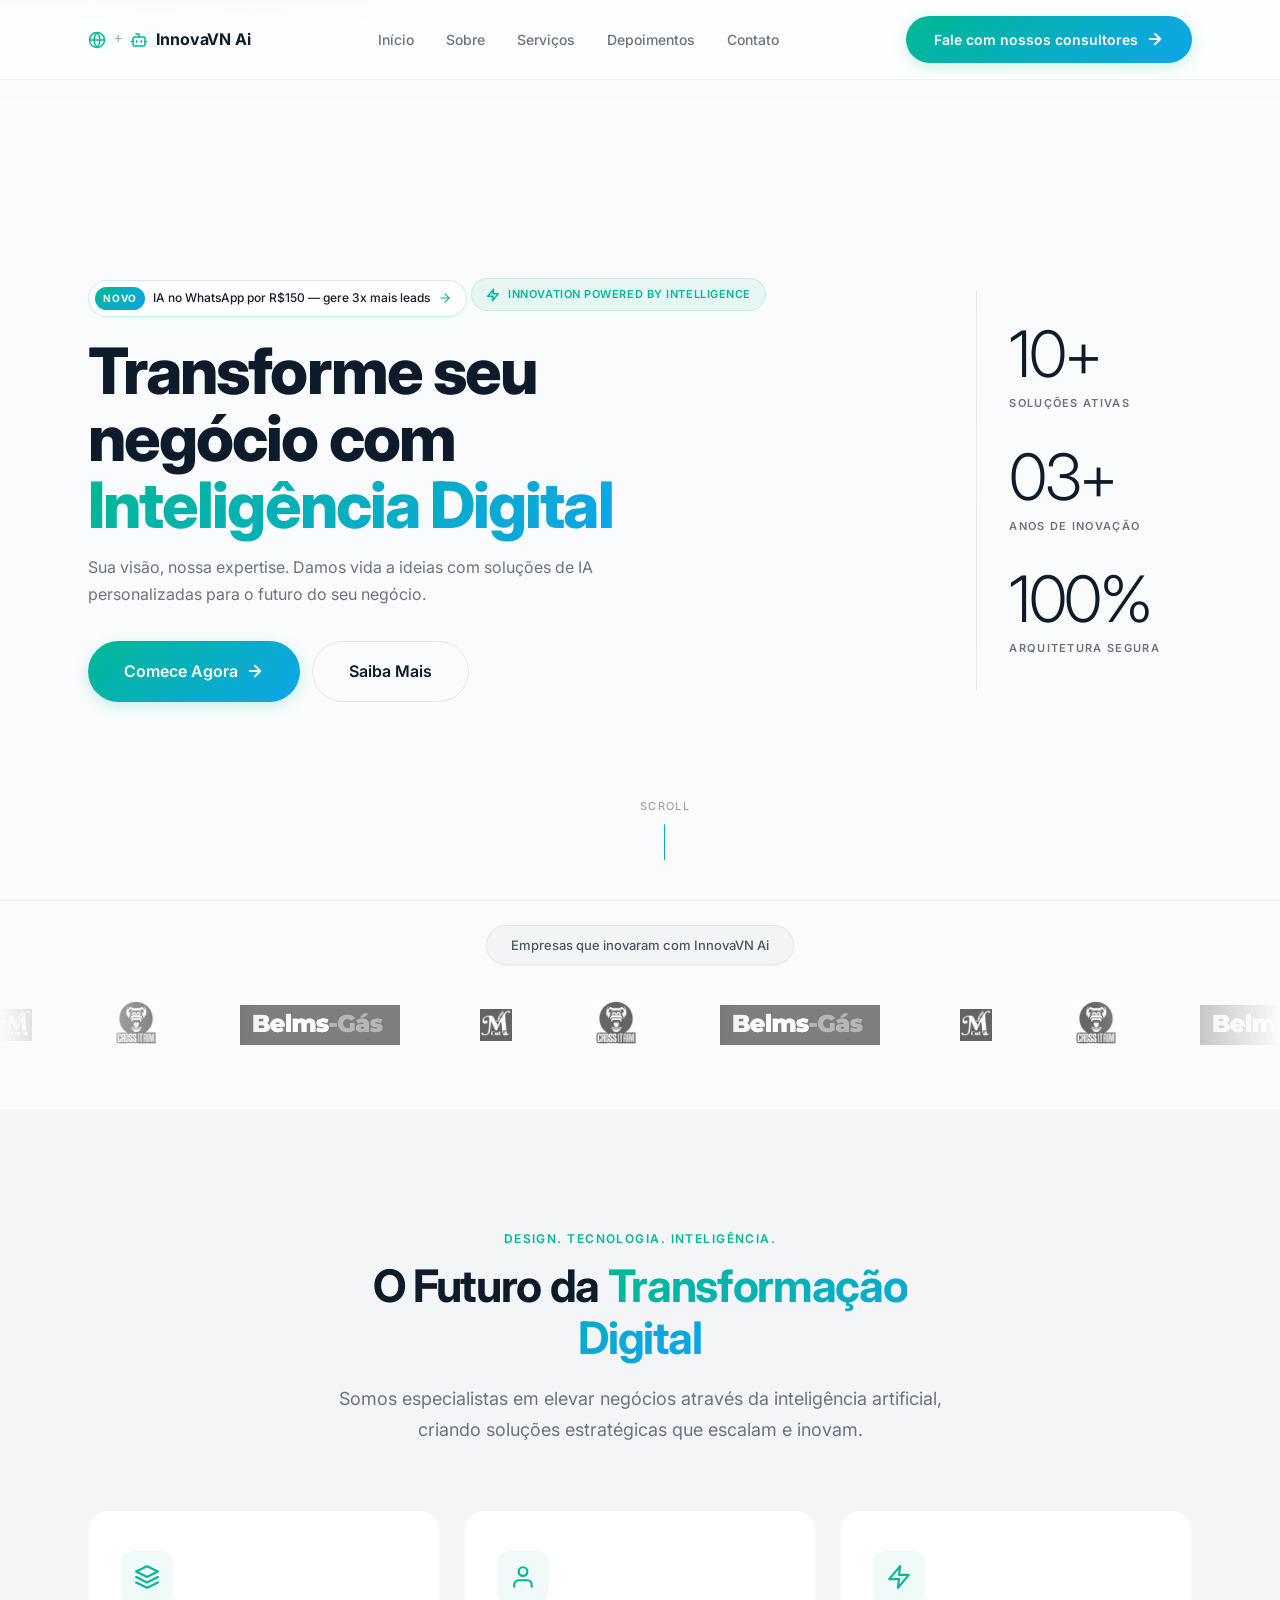
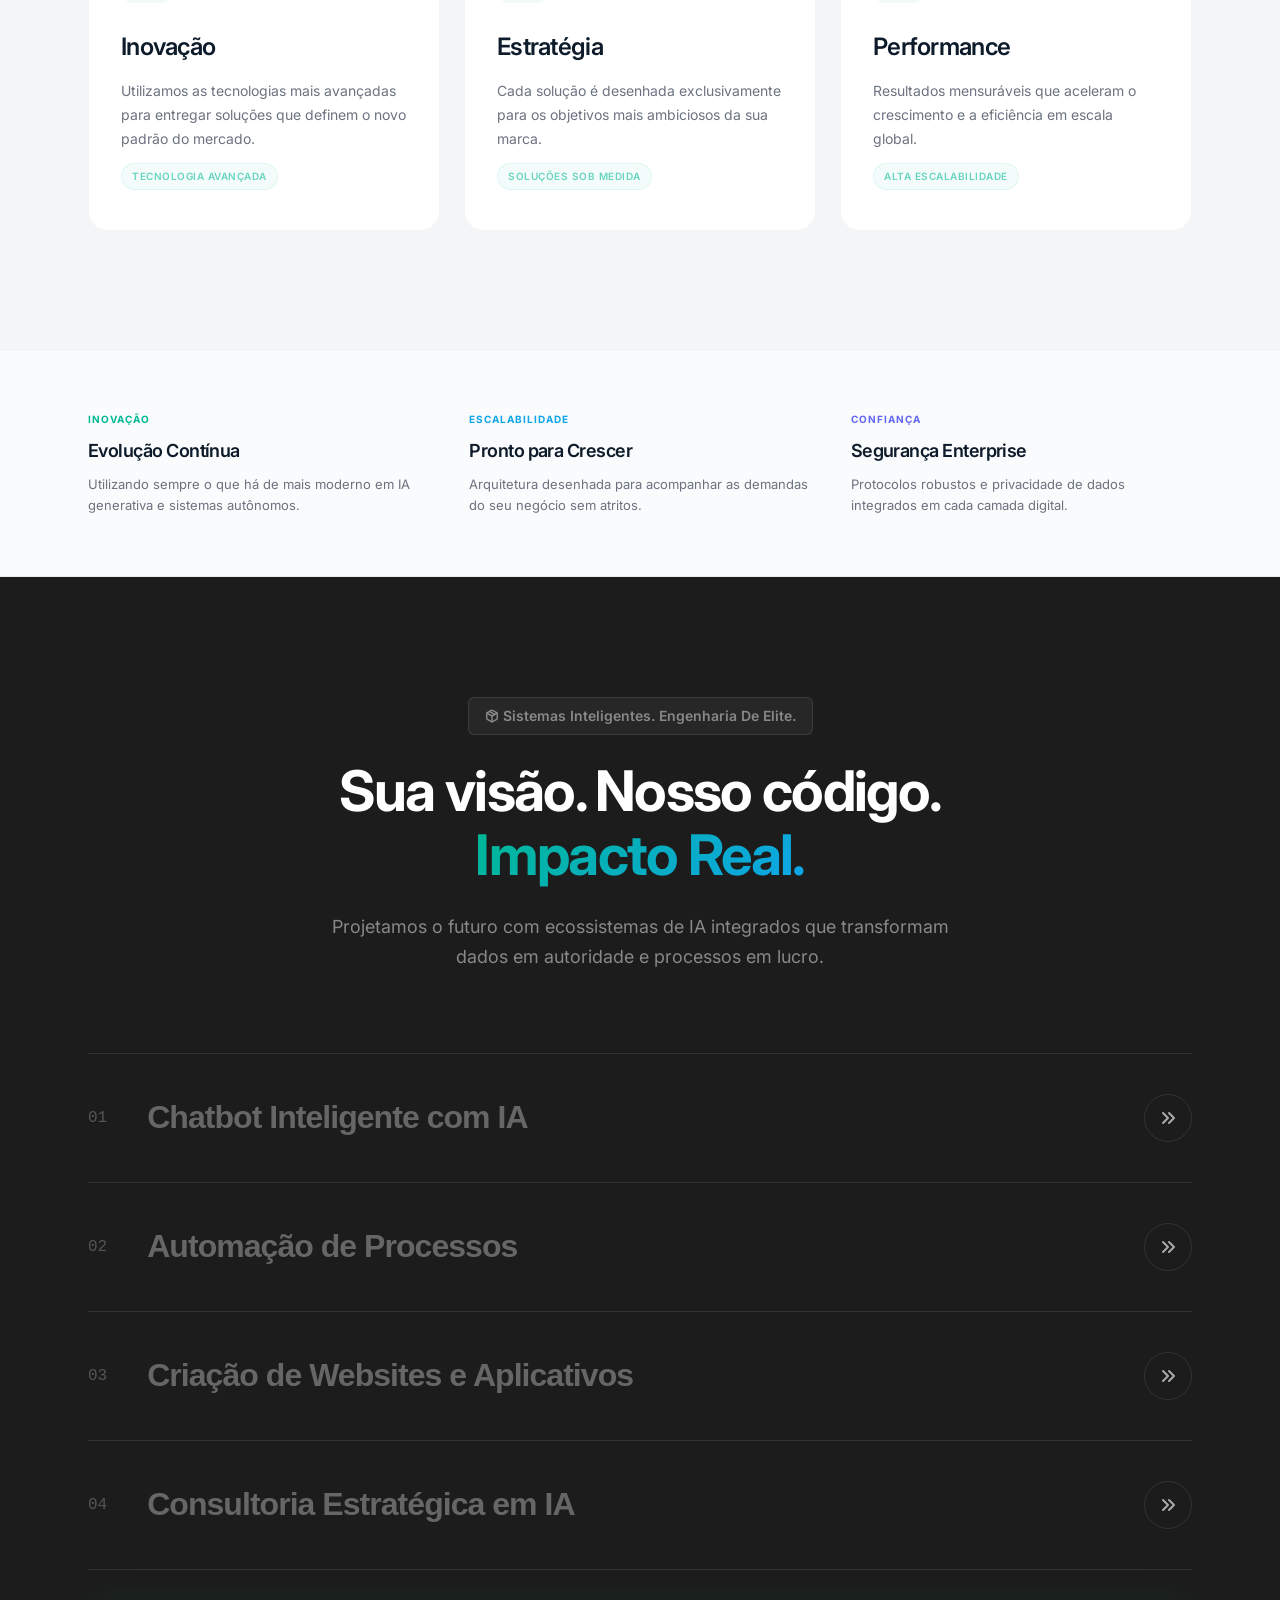
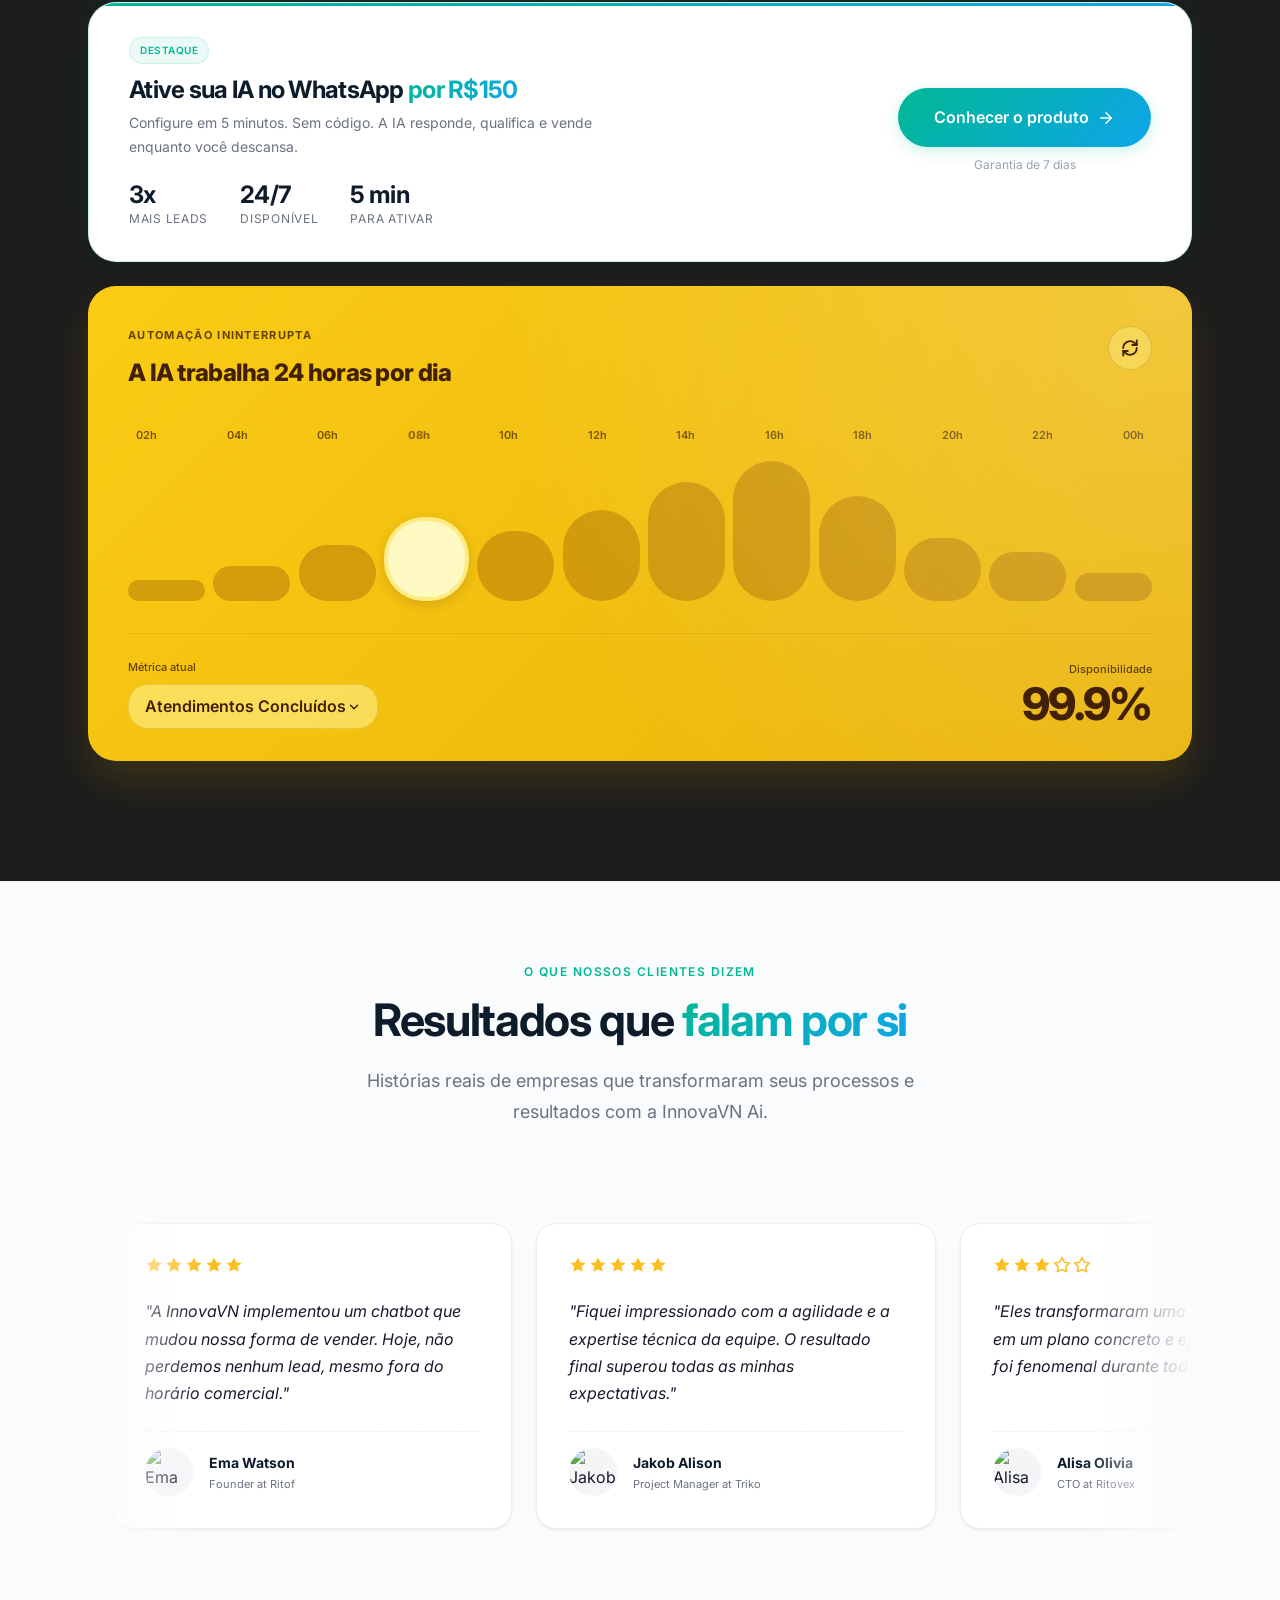
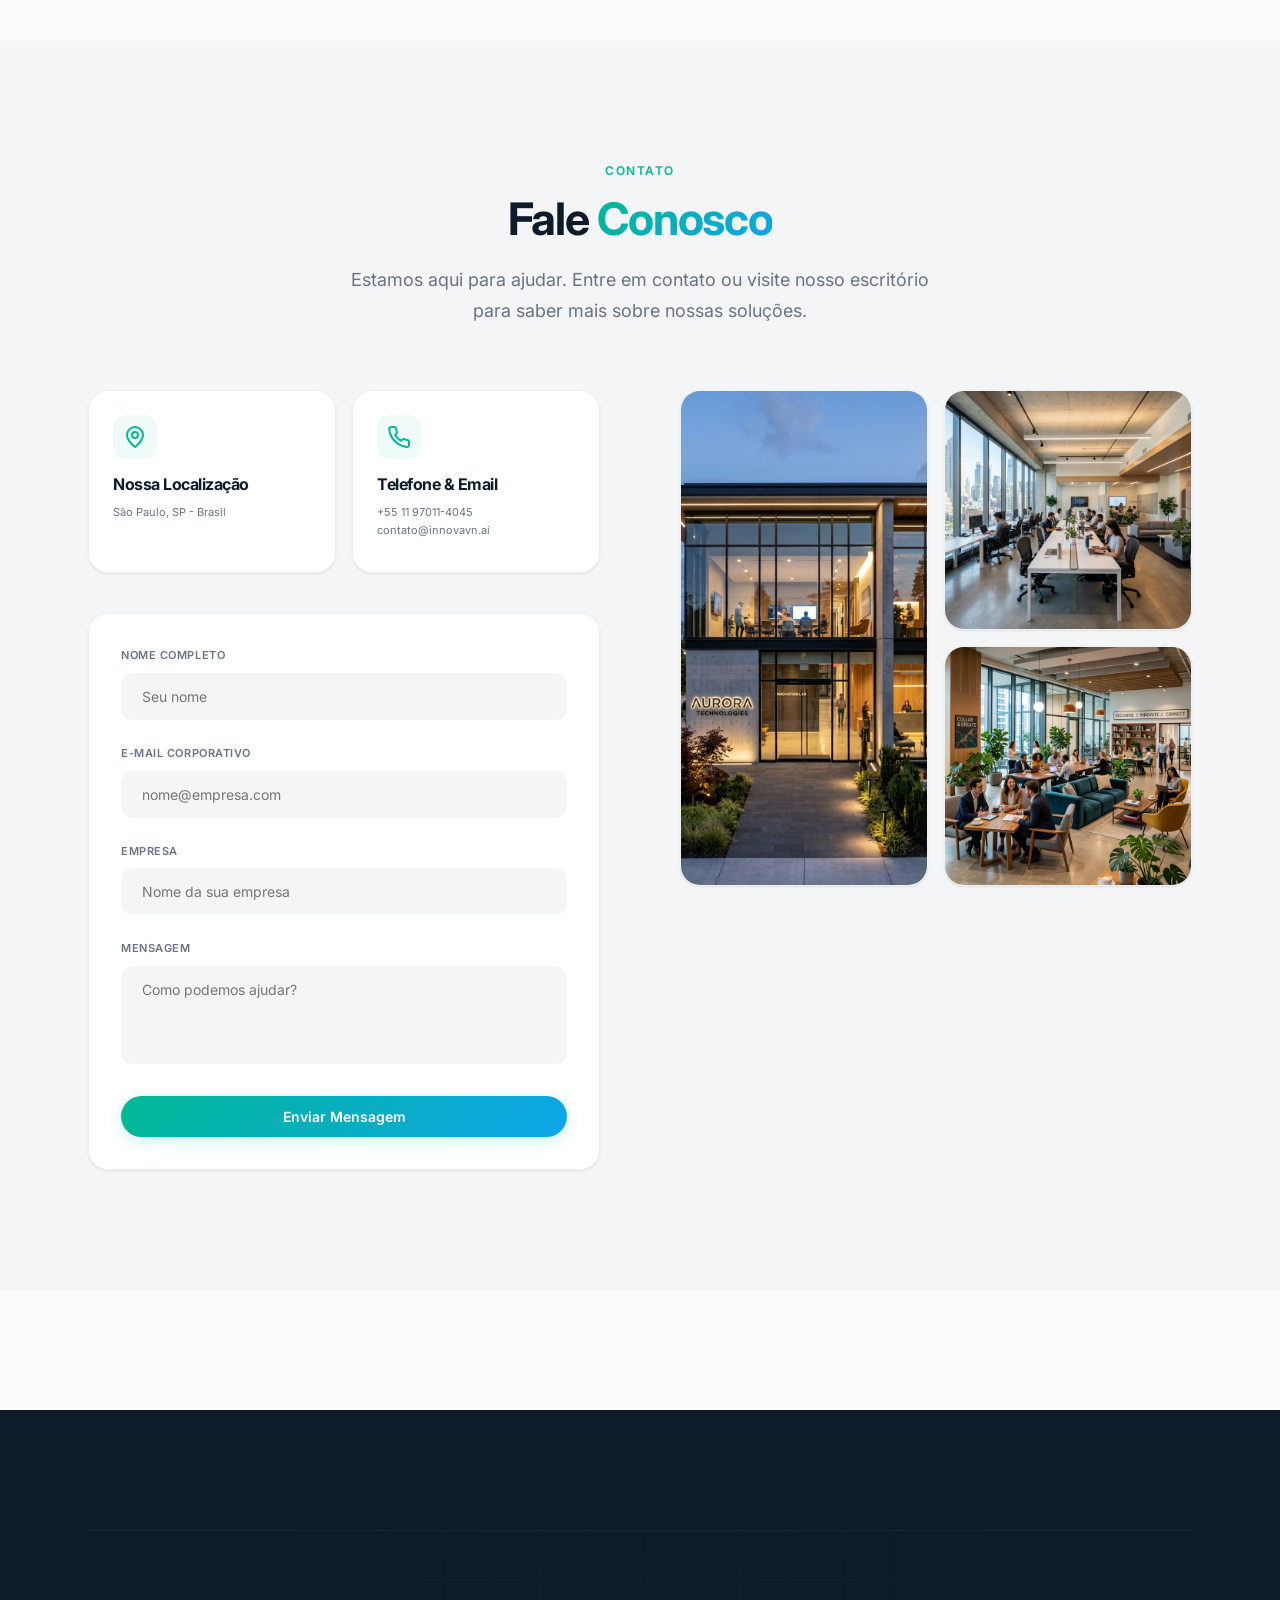
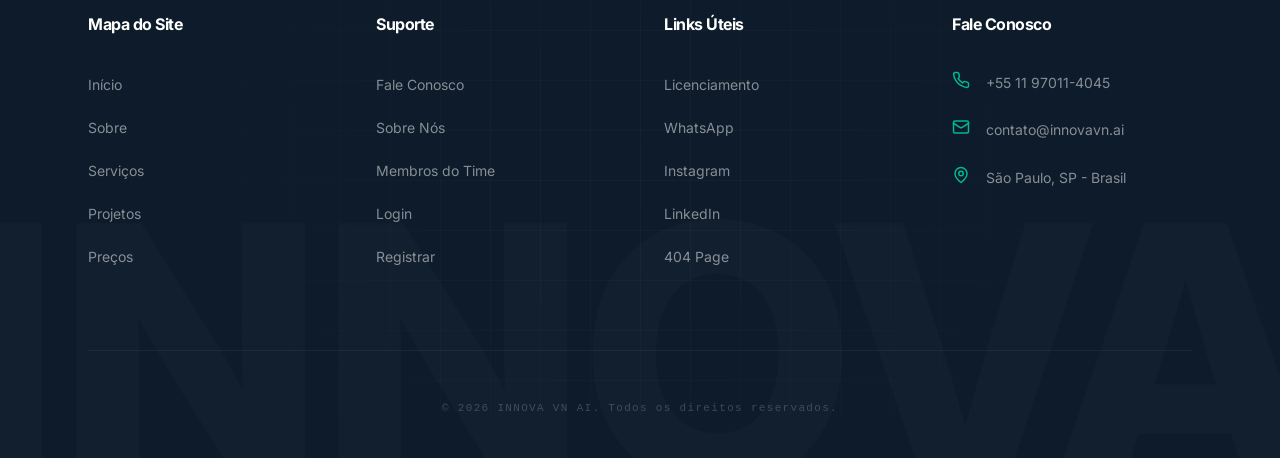
==== commit 933ac5b7: "redirect home to wpp" ====
--- a/index.html
+++ b/index.html
@@ -77,6 +77,15 @@
     </div>
     <div class="container hero__inner">
       <div class="hero__content">
+        <a href="whatsapp-ai.html" class="hero__announce animate-on-scroll" style="animation: fadeSlideIn 0.6s var(--ease-out) 0.1s both;">
+          <span class="hero__announce-new">Novo</span>
+          <span class="hero__announce-text">IA no WhatsApp por R$150 — gere 3x mais leads</span>
+          <svg xmlns="http://www.w3.org/2000/svg" width="14" height="14" viewBox="0 0 24 24" fill="none"
+            stroke="currentColor" stroke-width="2" stroke-linecap="round" stroke-linejoin="round">
+            <path d="M5 12h14" /><path d="m12 5 7 7-7 7" />
+          </svg>
+        </a>
+
         <div class="badge hero__badge animate-on-scroll" style="animation: fadeSlideIn 0.7s var(--ease-out) 0.2s both;"
           data-delay="0">
           <svg xmlns="http://www.w3.org/2000/svg" width="14" height="14" viewBox="0 0 24 24" fill="none"
@@ -269,7 +278,7 @@
                     <li>Menos perda de oportunidades</li>
                     <li>Aumento na conversão de vendas</li>
                   </ul>
-                  <a href="https://wa.me/5511970114045" class="btn--link" target="_blank">Saiba Mais <svg xmlns="http://www.w3.org/2000/svg" width="16" height="16" viewBox="0 0 24 24" fill="none" stroke="currentColor" stroke-width="2.5" stroke-linecap="round" stroke-linejoin="round"><path d="M5 12h14"/><path d="m12 5 7 7-7 7"/></svg></a>
+                  <a href="whatsapp-ai.html" class="btn--link">Ativar IA no WhatsApp <svg xmlns="http://www.w3.org/2000/svg" width="16" height="16" viewBox="0 0 24 24" fill="none" stroke="currentColor" stroke-width="2.5" stroke-linecap="round" stroke-linejoin="round"><path d="M5 12h14"/><path d="m12 5 7 7-7 7"/></svg></a>
                 </div>
               </div>
             </div>
@@ -379,6 +388,39 @@
         </div>
       </div>
 
+
+      <!-- WhatsApp AI Promo Card -->
+      <div class="services__promo animate-on-scroll" style="animation: fadeSlideIn 0.8s var(--ease-out) 0.7s both;">
+        <div class="services__promo-content">
+          <span class="badge badge--sm">Destaque</span>
+          <h3 class="services__promo-title">Ative sua IA no WhatsApp <span class="text-gradient">por R$150</span></h3>
+          <p class="services__promo-desc">Configure em 5 minutos. Sem código. A IA responde, qualifica e vende enquanto você descansa.</p>
+          <div class="services__promo-metrics">
+            <div class="services__promo-metric">
+              <strong>3x</strong>
+              <span>mais leads</span>
+            </div>
+            <div class="services__promo-metric">
+              <strong>24/7</strong>
+              <span>disponível</span>
+            </div>
+            <div class="services__promo-metric">
+              <strong>5 min</strong>
+              <span>para ativar</span>
+            </div>
+          </div>
+        </div>
+        <div class="services__promo-cta">
+          <a href="whatsapp-ai.html" class="btn btn--primary btn--lg">
+            Conhecer o produto
+            <svg xmlns="http://www.w3.org/2000/svg" width="18" height="18" viewBox="0 0 24 24" fill="none"
+              stroke="currentColor" stroke-width="2" stroke-linecap="round" stroke-linejoin="round">
+              <path d="M5 12h14" /><path d="m12 5 7 7-7 7" />
+            </svg>
+          </a>
+          <p class="services__promo-guarantee">Garantia de 7 dias</p>
+        </div>
+      </div>
 
       <div class="ai-dashboard animate-on-scroll" style="animation: fadeSlideIn 0.8s var(--ease-out) 0.8s both;">
           <div class="ai-dashboard__header">
--- a/style.css
+++ b/style.css
@@ -2016,3 +2016,171 @@
     grid-template-columns: 1fr;
   }
 }
+
+
+/* ============================
+   HERO ANNOUNCE BAR
+   ============================ */
+.hero__announce {
+  display: inline-flex;
+  align-items: center;
+  gap: var(--space-2);
+  padding: 6px 14px 6px 6px;
+  background: rgba(255, 255, 255, 0.85);
+  border: 1px solid var(--color-primary-border);
+  border-radius: var(--radius-pill);
+  font-size: var(--fs-label);
+  color: var(--color-text);
+  text-decoration: none;
+  margin-bottom: var(--space-5);
+  backdrop-filter: blur(8px);
+  -webkit-backdrop-filter: blur(8px);
+  box-shadow: var(--shadow-xs);
+  transition:
+    transform var(--duration-fast) var(--ease-out),
+    box-shadow var(--duration-fast) var(--ease-out),
+    border-color var(--duration-fast) var(--ease-smooth);
+}
+
+.hero__announce:hover {
+  transform: translateY(-1px);
+  border-color: var(--color-primary);
+  box-shadow: var(--shadow-sm), 0 0 0 3px var(--color-primary-bg);
+}
+
+.hero__announce-new {
+  background: var(--gradient-primary);
+  color: #fff;
+  font-size: 10px;
+  font-weight: 700;
+  text-transform: uppercase;
+  letter-spacing: 0.08em;
+  padding: 3px 8px;
+  border-radius: var(--radius-pill);
+}
+
+.hero__announce-text {
+  font-weight: 500;
+  color: var(--color-text);
+}
+
+.hero__announce svg {
+  color: var(--color-primary);
+  flex-shrink: 0;
+  transition: transform var(--duration-fast) var(--ease-out);
+}
+
+.hero__announce:hover svg {
+  transform: translateX(3px);
+}
+
+
+/* ============================
+   SERVICES PROMO CARD
+   ============================ */
+.services__promo {
+  display: flex;
+  align-items: center;
+  justify-content: space-between;
+  gap: var(--space-8);
+  background: var(--color-surface);
+  border: 1.5px solid var(--color-primary-border);
+  border-radius: var(--radius-xl);
+  padding: var(--space-8) var(--space-10);
+  margin-top: var(--space-8);
+  box-shadow: var(--shadow-md), var(--shadow-glow);
+  position: relative;
+  overflow: hidden;
+}
+
+.services__promo::before {
+  content: '';
+  position: absolute;
+  top: 0;
+  left: 0;
+  right: 0;
+  height: 3px;
+  background: var(--gradient-primary);
+}
+
+.services__promo-content {
+  flex: 1;
+}
+
+.services__promo-title {
+  font-size: var(--fs-h3);
+  color: var(--color-secondary);
+  margin: var(--space-3) 0 var(--space-2);
+  line-height: var(--lh-snug);
+}
+
+.services__promo-desc {
+  font-size: var(--fs-body-sm);
+  color: var(--color-text-muted);
+  margin-bottom: var(--space-6);
+  max-width: 480px;
+}
+
+.services__promo-metrics {
+  display: flex;
+  gap: var(--space-8);
+}
+
+.services__promo-metric {
+  display: flex;
+  flex-direction: column;
+  gap: 2px;
+}
+
+.services__promo-metric strong {
+  font-size: 1.5rem;
+  font-weight: 700;
+  color: var(--color-secondary);
+  letter-spacing: var(--tracking-tight);
+  line-height: 1;
+}
+
+.services__promo-metric span {
+  font-size: var(--fs-label);
+  color: var(--color-text-muted);
+  text-transform: uppercase;
+  letter-spacing: var(--tracking-wide);
+}
+
+.services__promo-cta {
+  display: flex;
+  flex-direction: column;
+  align-items: center;
+  gap: var(--space-2);
+  flex-shrink: 0;
+}
+
+.services__promo-guarantee {
+  font-size: var(--fs-label);
+  color: var(--color-text-subtle);
+}
+
+@media (max-width: 768px) {
+  .services__promo {
+    flex-direction: column;
+    padding: var(--space-6);
+    text-align: center;
+  }
+
+  .services__promo-metrics {
+    justify-content: center;
+  }
+
+  .services__promo-cta {
+    width: 100%;
+  }
+
+  .services__promo-cta .btn {
+    width: 100%;
+    justify-content: center;
+  }
+
+  .hero__announce {
+    font-size: 11px;
+  }
+}
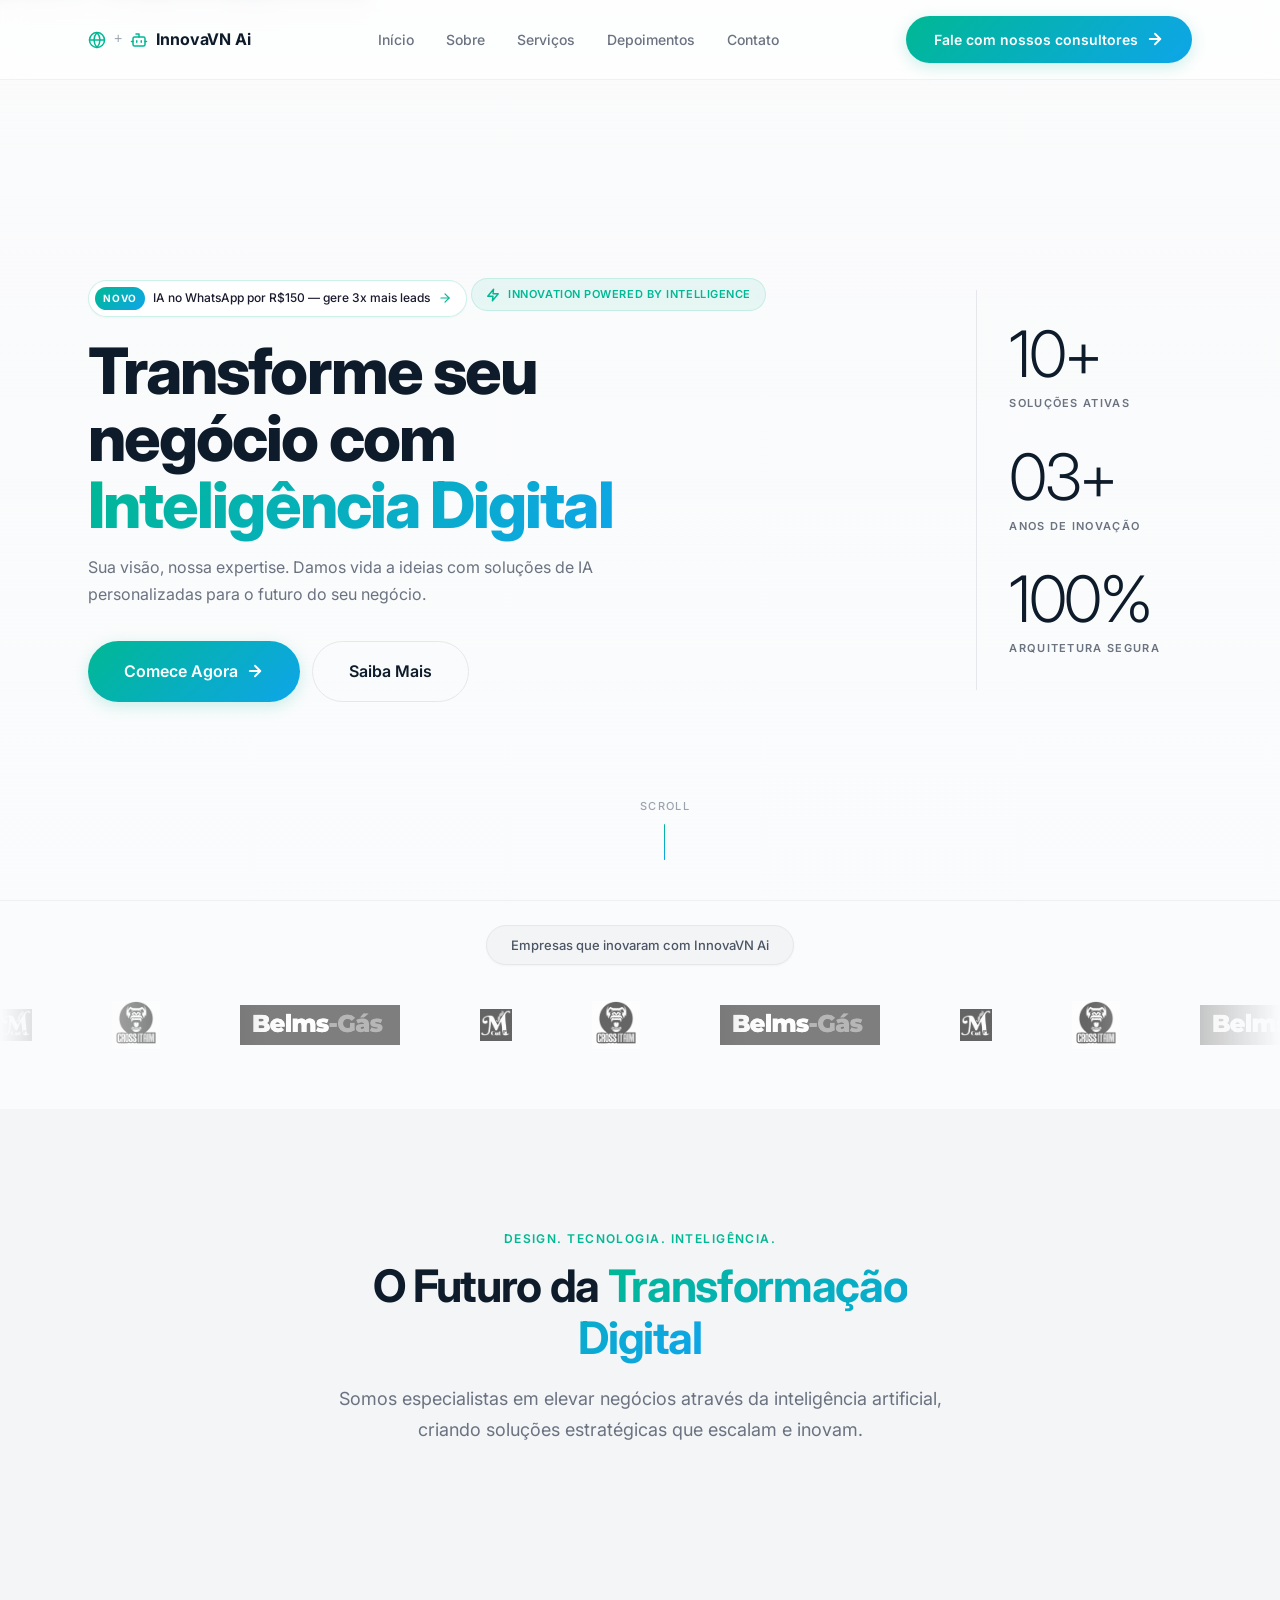
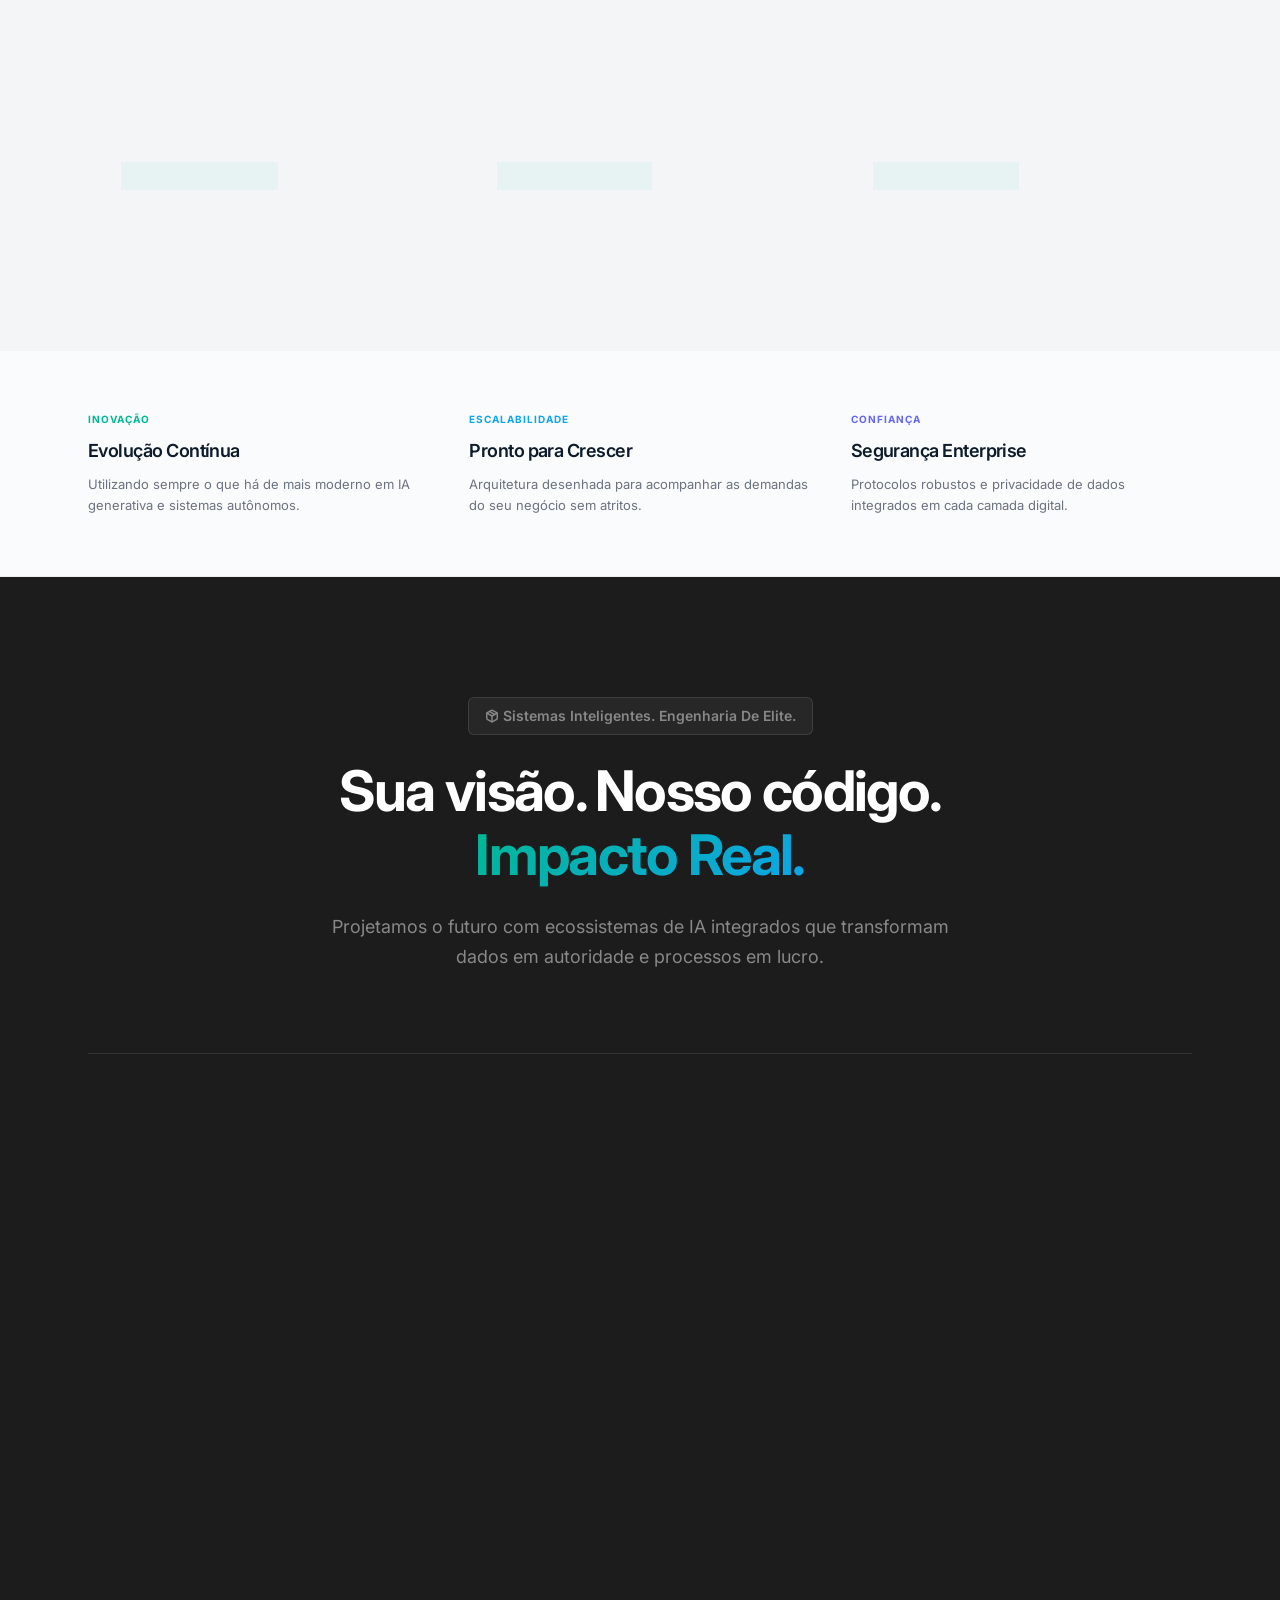
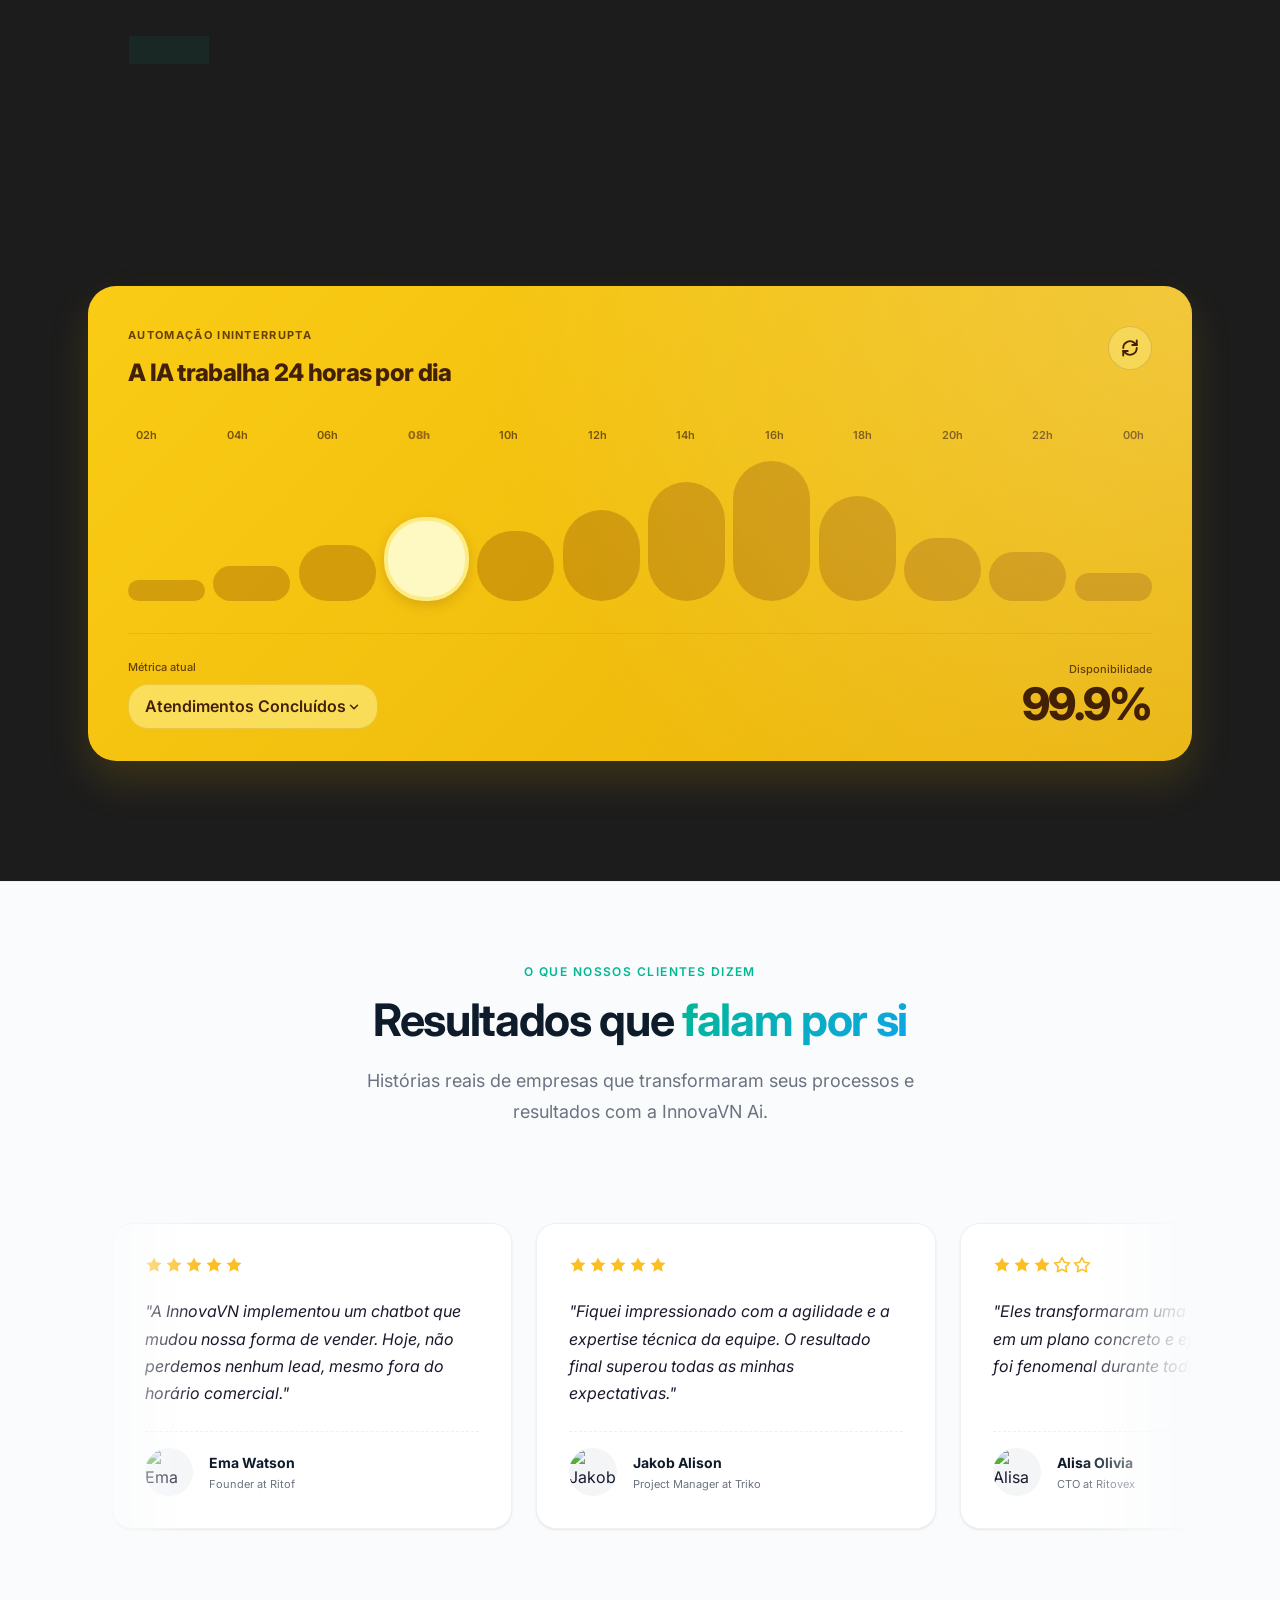
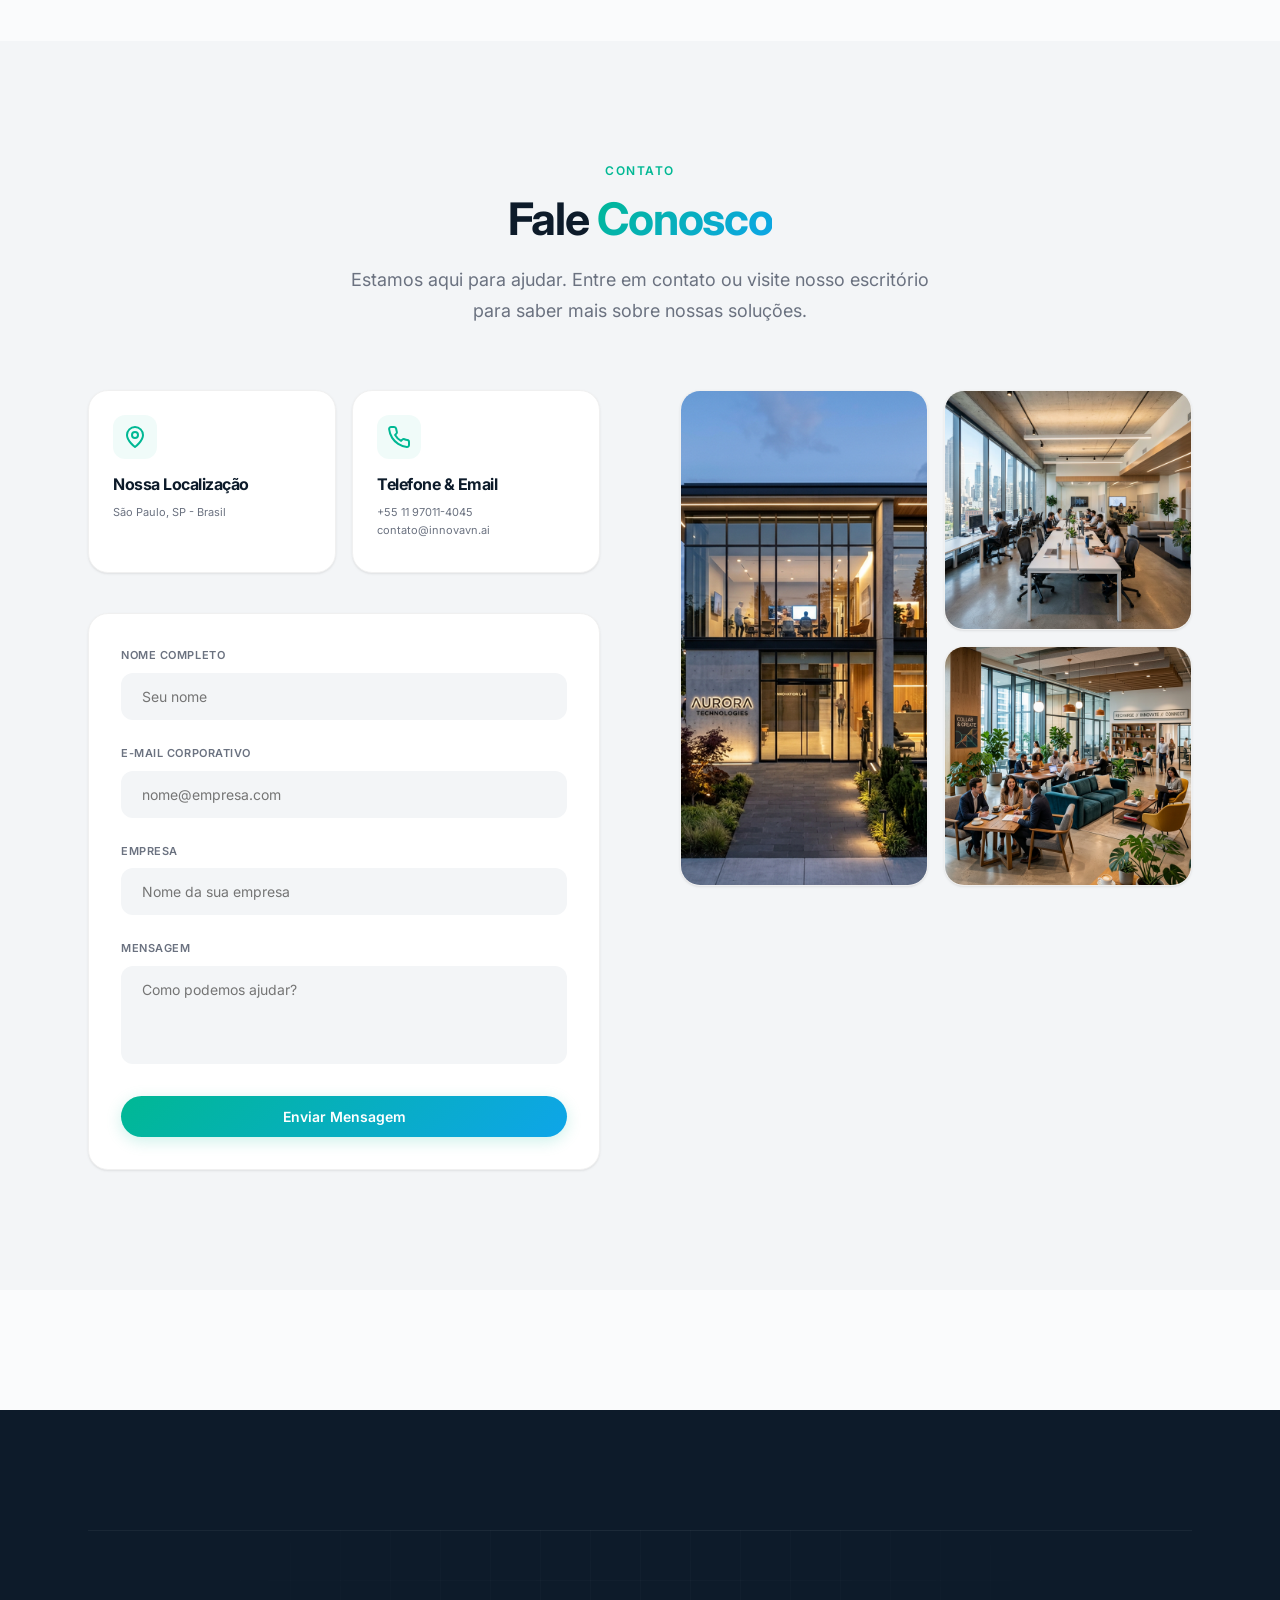
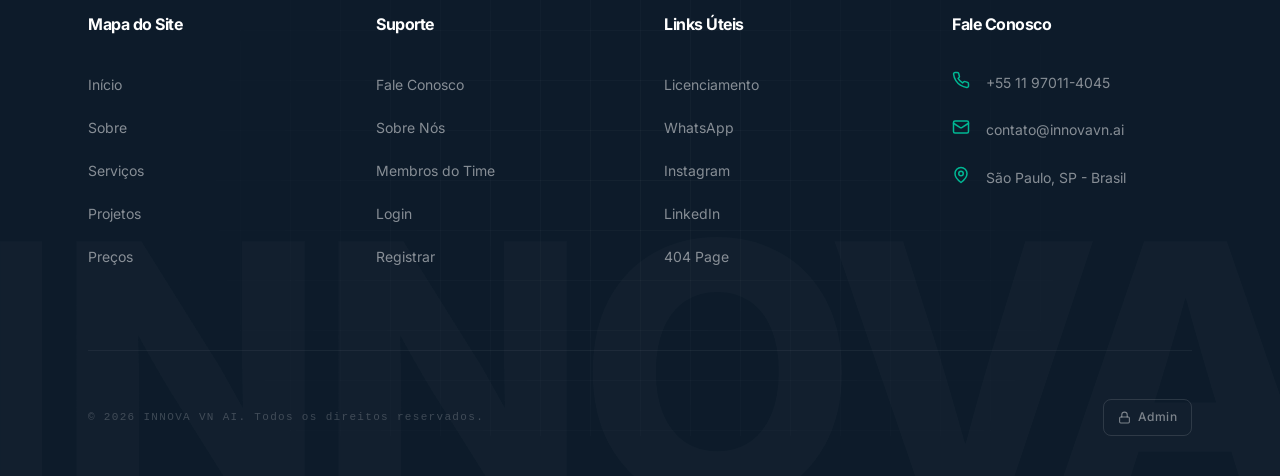
==== commit ccdfd160: "update" ====
--- a/index.html
+++ b/index.html
@@ -783,10 +783,14 @@
         </div>
       </div>
 
-      <div class="footer-dark__bottom">
+      <div class="footer-dark__bottom" style="display:flex;align-items:center;justify-content:space-between;flex-wrap:wrap;gap:12px;text-align:left">
         <div class="footer-dark__copyright">
           &copy; 2026 INNOVA VN AI. Todos os direitos reservados.
         </div>
+        <a href="admin/login.html" style="display:inline-flex;align-items:center;gap:7px;padding:7px 14px;border:1px solid rgba(255,255,255,0.12);border-radius:8px;color:rgba(255,255,255,0.45);font-size:0.75rem;font-weight:500;letter-spacing:0.04em;text-decoration:none;transition:all 0.2s;font-family:inherit" onmouseover="this.style.borderColor='rgba(0,184,148,0.5)';this.style.color='rgba(0,184,148,0.9)'" onmouseout="this.style.borderColor='rgba(255,255,255,0.12)';this.style.color='rgba(255,255,255,0.45)'">
+          <svg xmlns="http://www.w3.org/2000/svg" width="13" height="13" viewBox="0 0 24 24" fill="none" stroke="currentColor" stroke-width="2" stroke-linecap="round" stroke-linejoin="round"><rect x="3" y="11" width="18" height="11" rx="2" ry="2"/><path d="M7 11V7a5 5 0 0 1 10 0v4"/></svg>
+          Admin
+        </a>
       </div>
     </div>
   </footer>
